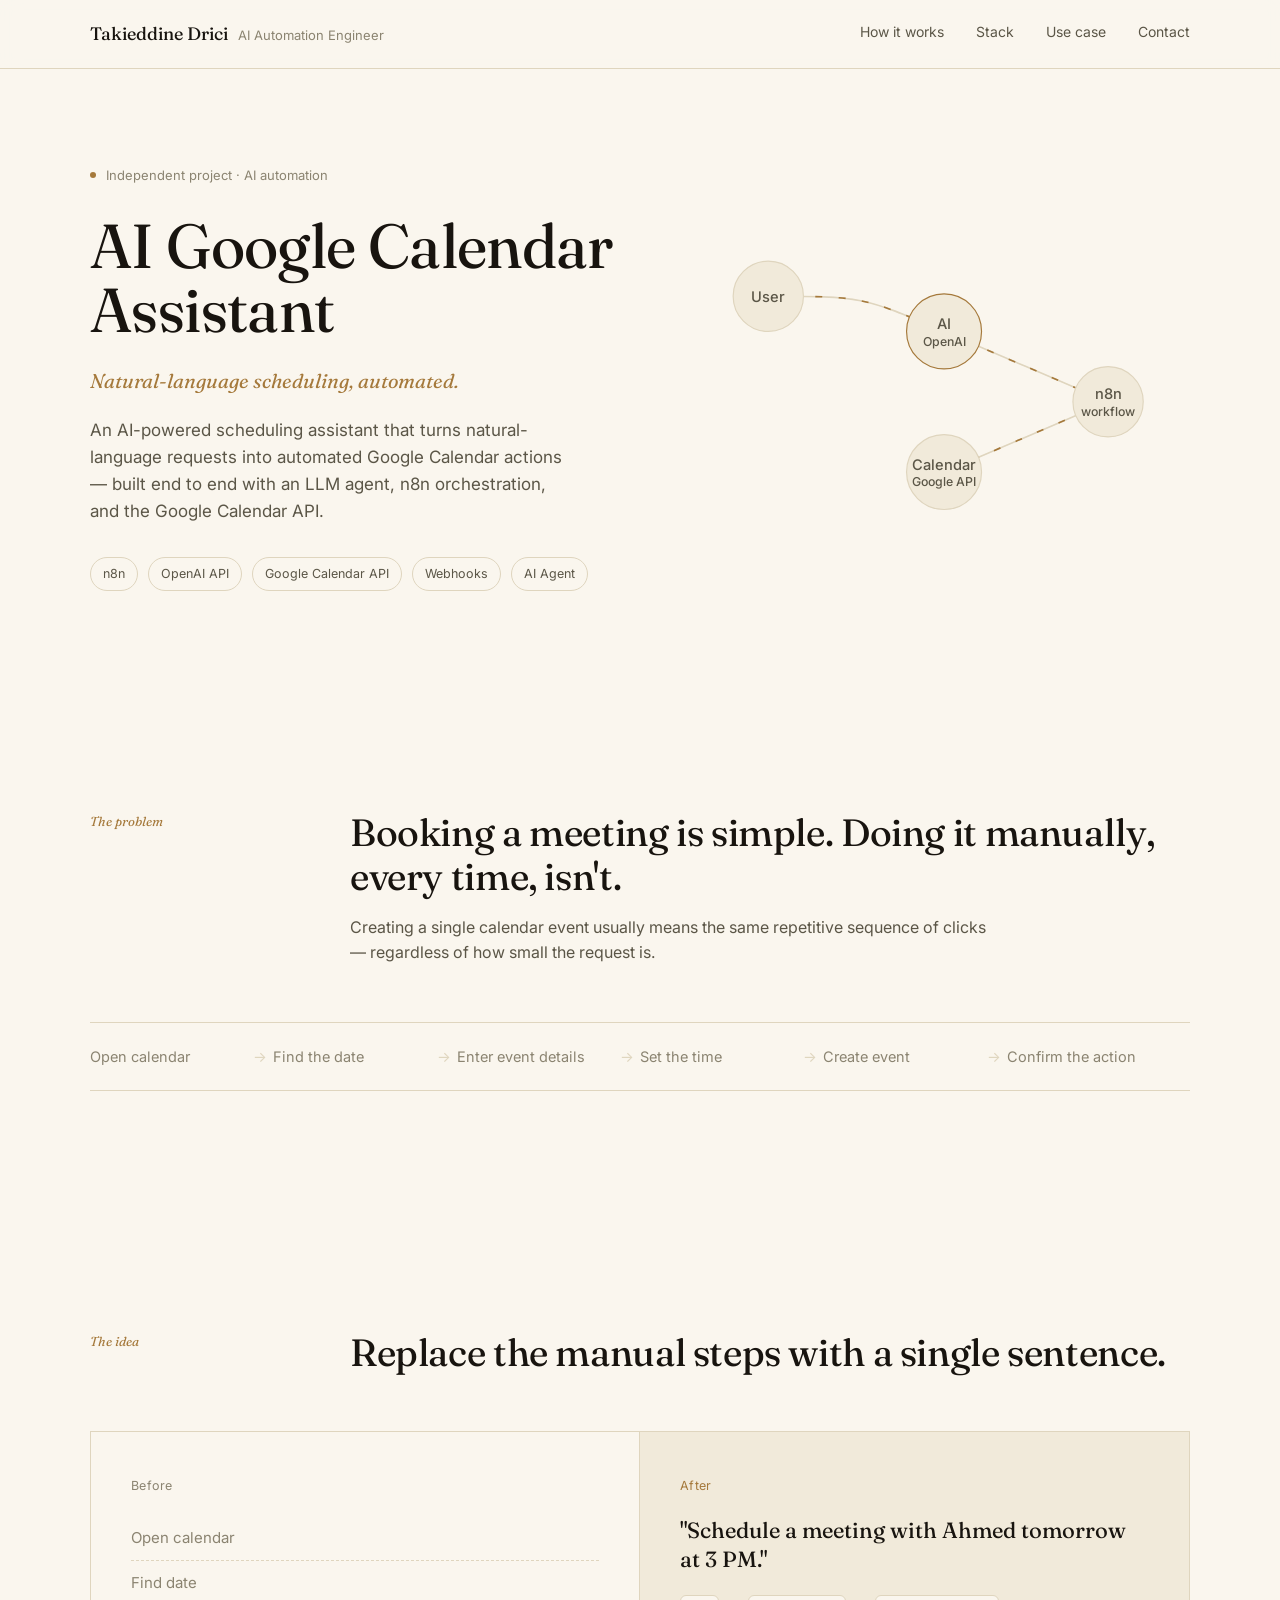
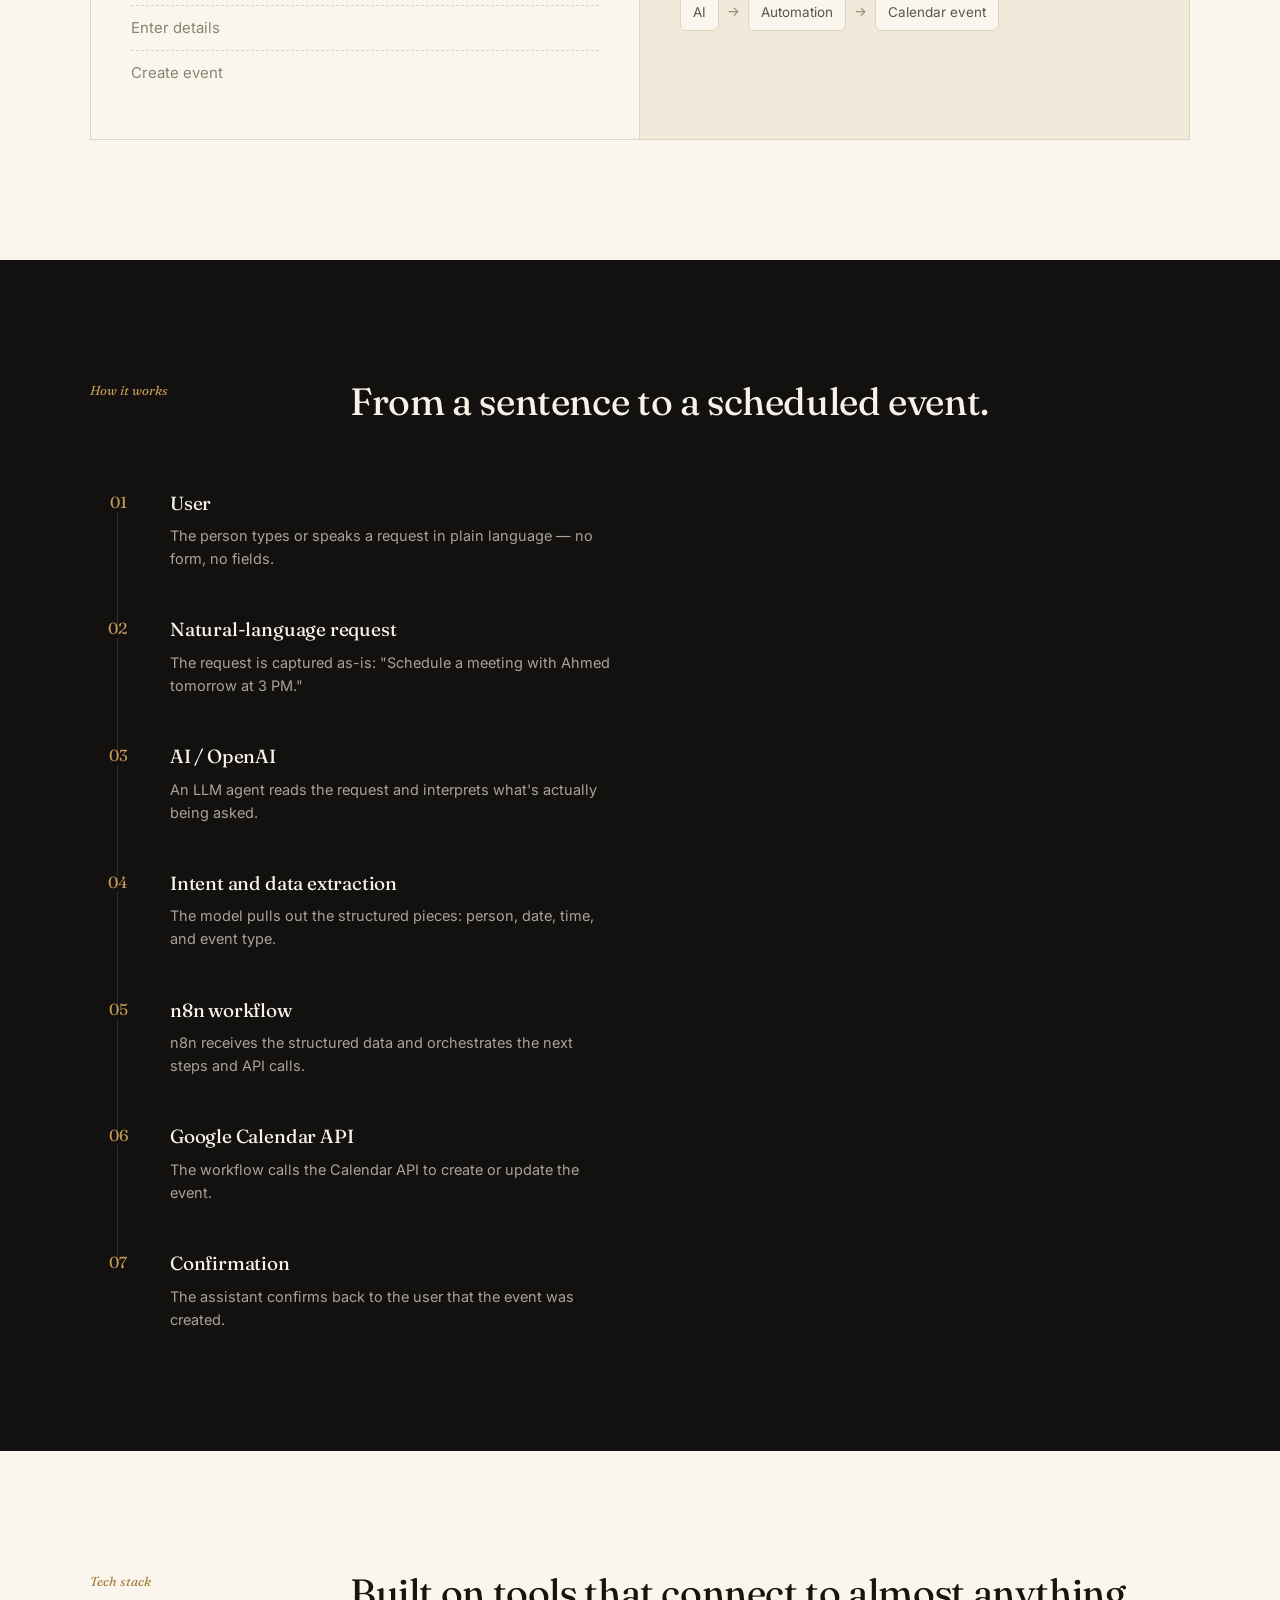
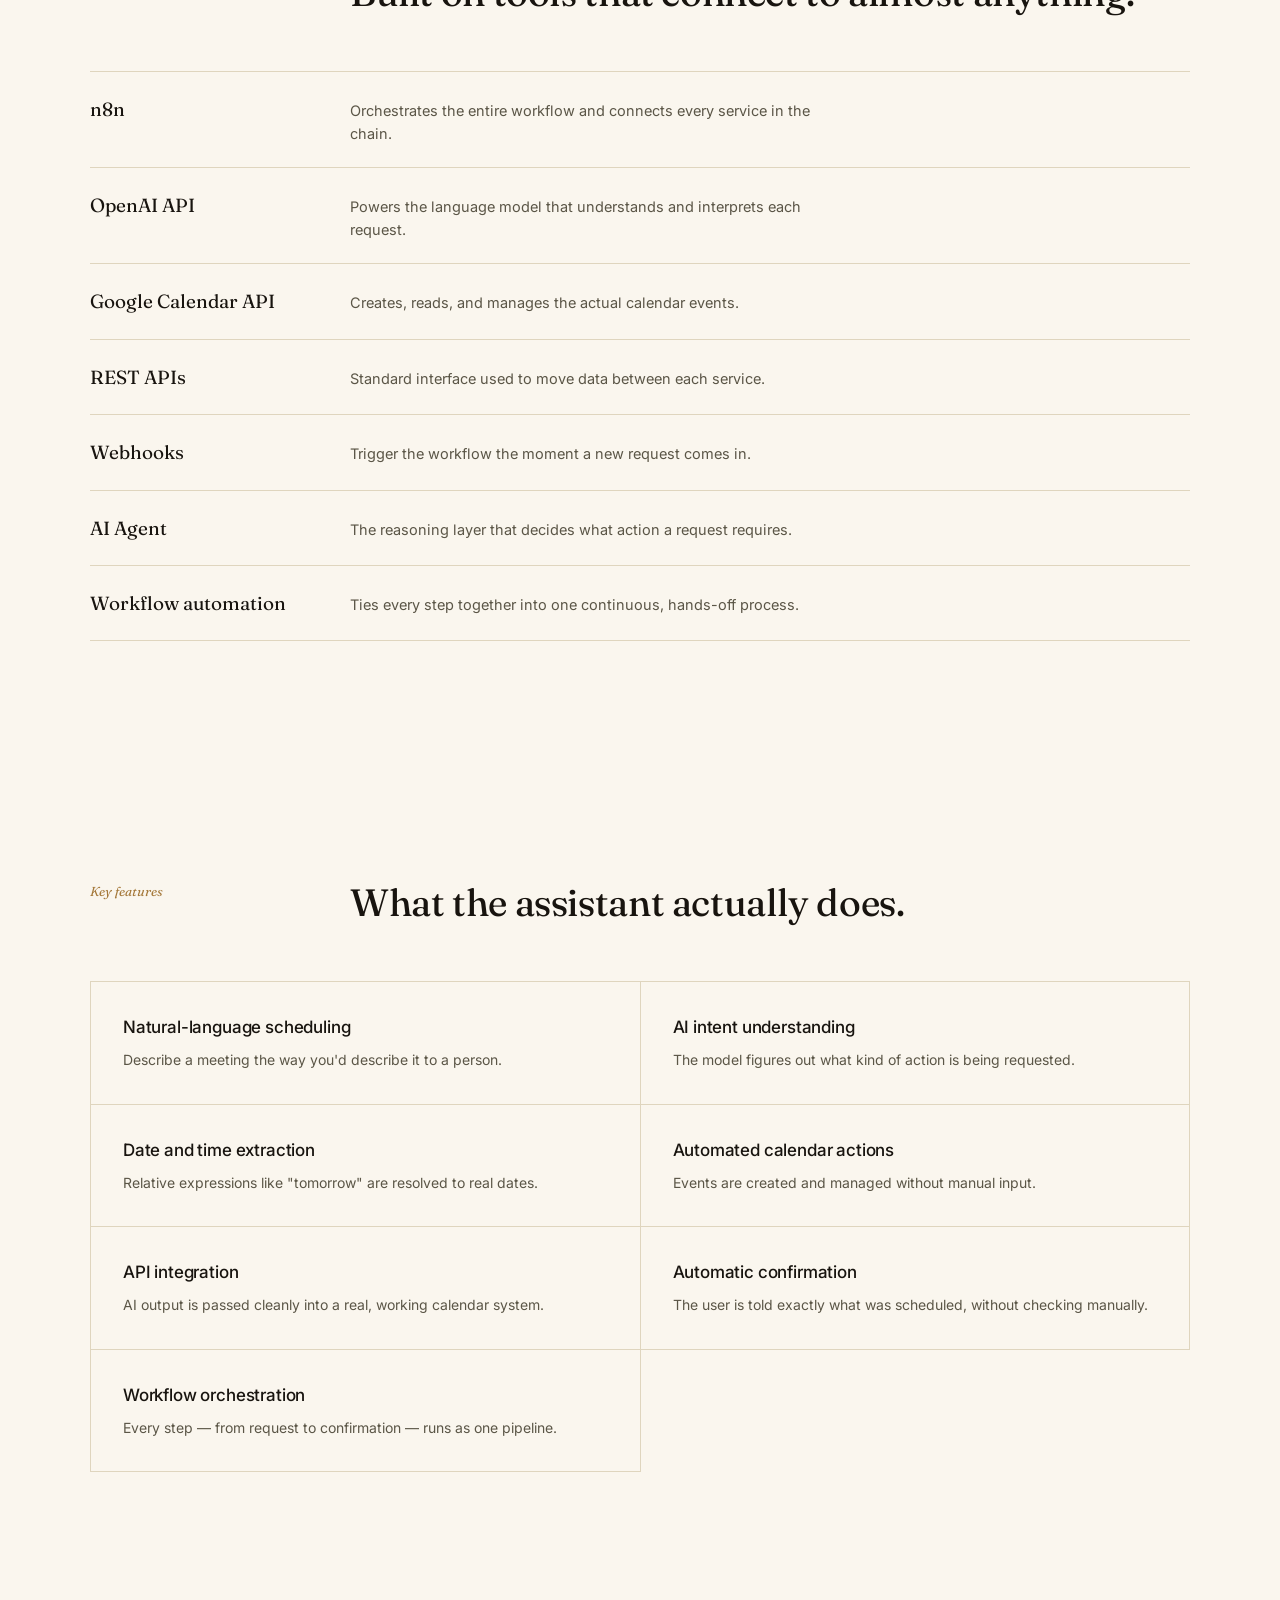
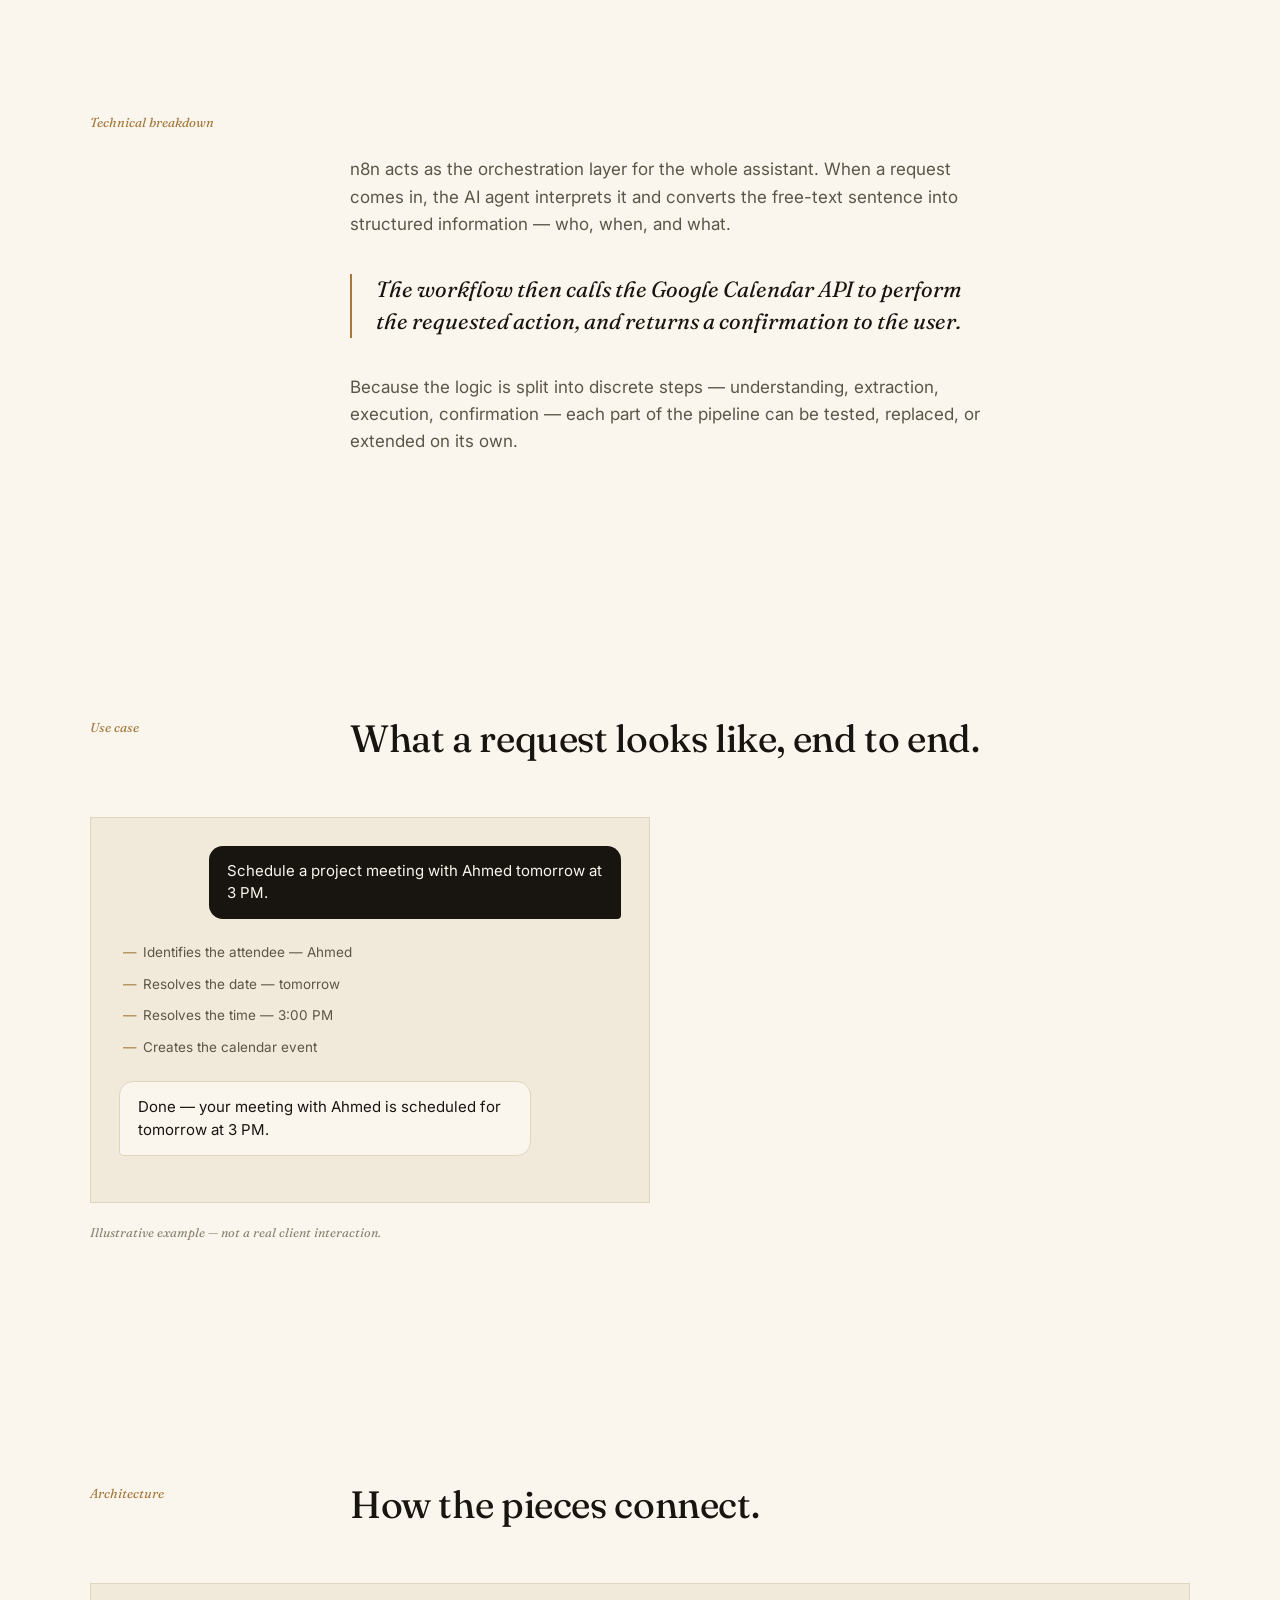
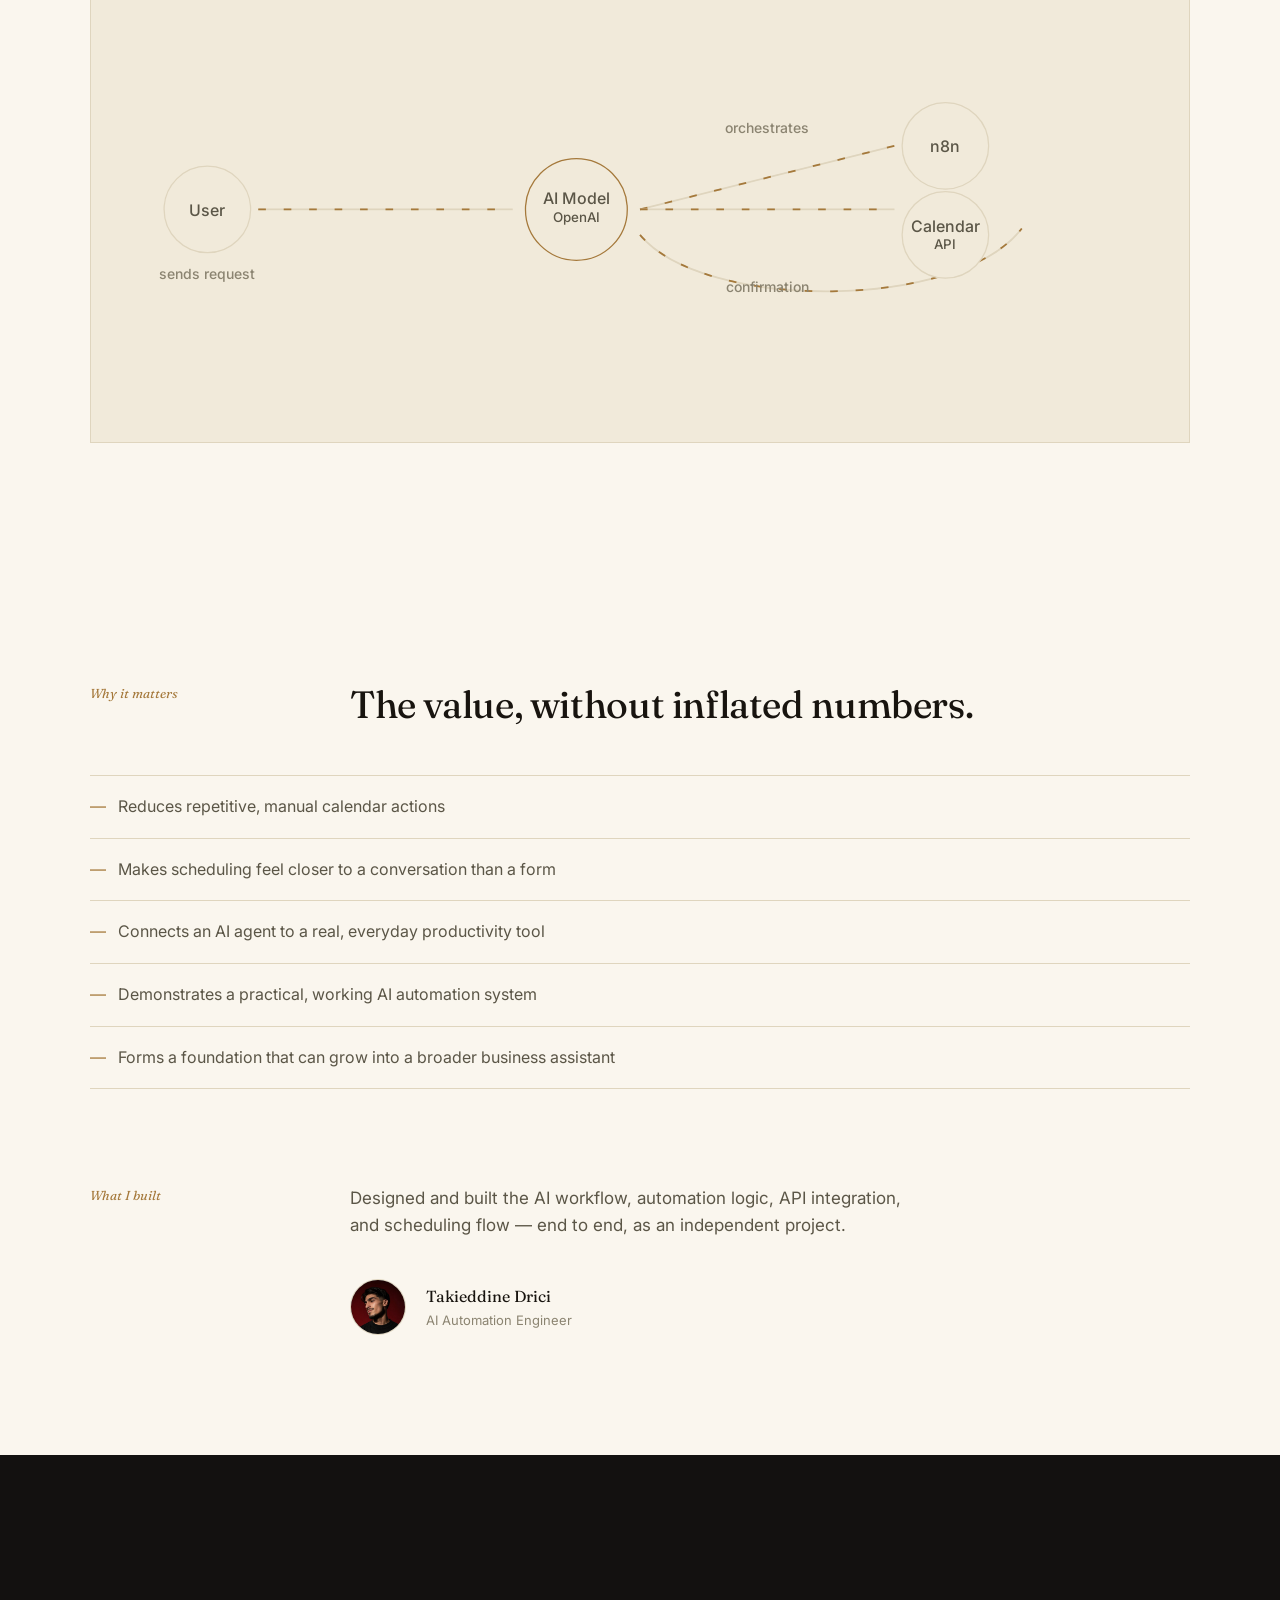
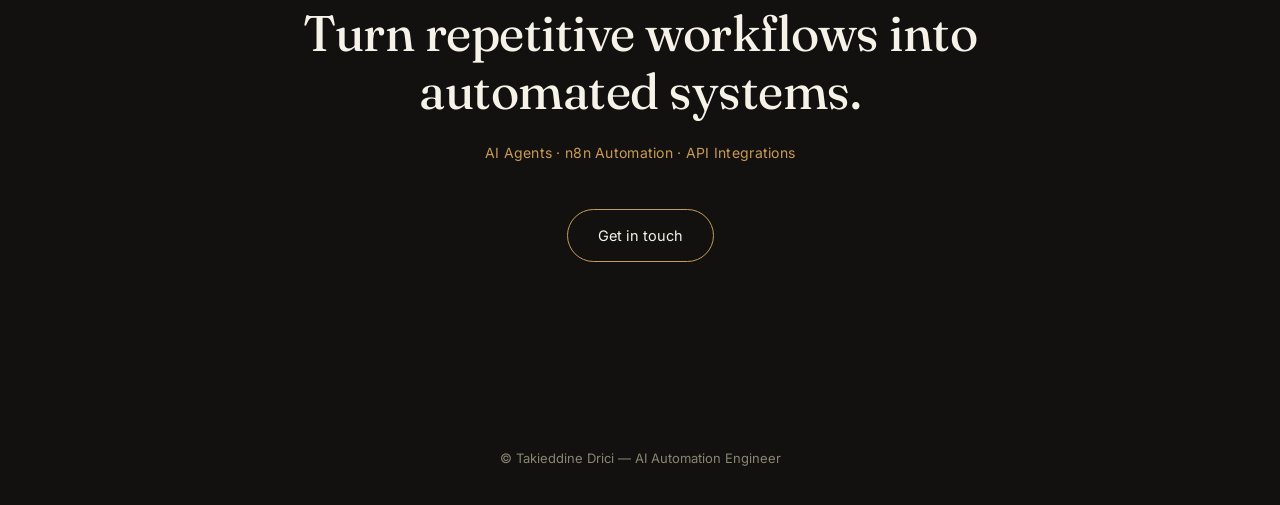
==== index.html @ e41f7d03 "Add files via upload" ====
<!DOCTYPE html>
<html lang="en">
<head>
<meta charset="UTF-8">
<meta name="viewport" content="width=device-width, initial-scale=1.0">
<title>AI Google Calendar Assistant — Case Study · Takieddine Drici</title>
<link rel="preconnect" href="https://fonts.googleapis.com">
<link rel="preconnect" href="https://fonts.gstatic.com" crossorigin>
<link href="https://fonts.googleapis.com/css2?family=Fraunces:ital,opsz,wght@0,9..144,340;0,9..144,440;0,9..144,560;1,9..144,440&family=Inter:wght@400;500;600&display=swap" rel="stylesheet">
<link rel="stylesheet" href="style.css">

</head>
<body>

<nav>
  <div class="wrap">
    <div><span class="nav-name">Takieddine Drici</span><span class="nav-role">AI Automation Engineer</span></div>
    <div class="nav-links">
      <a href="#how-it-works">How it works</a>
      <a href="#stack">Stack</a>
      <a href="#usecase">Use case</a>
      <a href="#cta">Contact</a>
    </div>
  </div>
</nav>

<!-- ===================== HERO ===================== -->
<section class="hero">
  <div class="wrap">
    <div>
      <div class="eyebrow-line"><span class="dot"></span>Independent project · AI automation</div>
      <h1>AI Google Calendar Assistant</h1>
      <p class="sub">Natural-language scheduling, automated.</p>
      <p class="desc">An AI-powered scheduling assistant that turns natural-language requests into automated Google Calendar actions — built end to end with an LLM agent, n8n orchestration, and the Google Calendar API.</p>
      <div class="hero-tags">
        <span>n8n</span><span>OpenAI API</span><span>Google Calendar API</span><span>Webhooks</span><span>AI Agent</span>
      </div>
    </div>
    <div>
      <svg class="flow-svg" viewBox="0 0 420 260" xmlns="http://www.w3.org/2000/svg">
        <path class="flow-path" d="M60,60 C140,60 140,60 210,90"/>
        <path class="flow-dash" d="M60,60 C140,60 140,60 210,90"/>
        <path class="flow-path" d="M210,90 C280,120 280,120 350,150"/>
        <path class="flow-dash" d="M210,90 C280,120 280,120 350,150" style="animation-delay:-1.1s"/>
        <path class="flow-path" d="M350,150 C280,180 280,180 210,210"/>
        <path class="flow-dash" d="M350,150 C280,180 280,180 210,210" style="animation-delay:-2.2s"/>

        <circle class="flow-node-circle" cx="60" cy="60" r="30"/>
        <text x="60" y="65" text-anchor="middle" class="flow-node-label">User</text>

        <circle class="flow-node-circle active" cx="210" cy="90" r="32"/>
        <text x="210" y="88" text-anchor="middle" class="flow-node-label">AI</text>
        <text x="210" y="102" text-anchor="middle" class="flow-node-label" style="font-size:10.5px;">OpenAI</text>

        <circle class="flow-node-circle" cx="350" cy="150" r="30"/>
        <text x="350" y="148" text-anchor="middle" class="flow-node-label">n8n</text>
        <text x="350" y="162" text-anchor="middle" class="flow-node-label" style="font-size:10.5px;">workflow</text>

        <circle class="flow-node-circle" cx="210" cy="210" r="32"/>
        <text x="210" y="208" text-anchor="middle" class="flow-node-label">Calendar</text>
        <text x="210" y="222" text-anchor="middle" class="flow-node-label" style="font-size:10.5px;">Google API</text>
      </svg>
    </div>
  </div>
</section>

<!-- ===================== PROBLEM ===================== -->
<section>
  <div class="wrap">
    <div class="section-head">
      <div class="section-kicker">The problem</div>
      <div>
        <h2>Booking a meeting is simple. Doing it manually, every time, isn't.</h2>
        <p class="text-col" style="margin-top:16px; color:var(--ink-soft); font-size:16px;">Creating a single calendar event usually means the same repetitive sequence of clicks — regardless of how small the request is.</p>
      </div>
    </div>
    <div class="problem-row">
      <div class="problem-step">Open calendar</div>
      <div class="problem-step">Find the date</div>
      <div class="problem-step">Enter event details</div>
      <div class="problem-step">Set the time</div>
      <div class="problem-step">Create event</div>
      <div class="problem-step">Confirm the action</div>
    </div>
  </div>
</section>

<!-- ===================== IDEA ===================== -->
<section>
  <div class="wrap">
    <div class="section-head">
      <div class="section-kicker">The idea</div>
      <div>
        <h2>Replace the manual steps with a single sentence.</h2>
      </div>
    </div>
    <div class="compare">
      <div class="before">
        <div class="compare-label">Before</div>
        <ul class="before-steps">
          <li>Open calendar</li>
          <li>Find date</li>
          <li>Enter details</li>
          <li>Create event</li>
        </ul>
      </div>
      <div class="after">
        <div class="compare-label">After</div>
        <p class="after-quote">"Schedule a meeting with Ahmed tomorrow at 3&nbsp;PM."</p>
        <div class="after-flow">
          <span class="node">AI</span><span class="arrow">→</span>
          <span class="node">Automation</span><span class="arrow">→</span>
          <span class="node">Calendar event</span>
        </div>
      </div>
    </div>
  </div>
</section>

<!-- ===================== HOW IT WORKS ===================== -->
<section class="dark-section" id="how-it-works">
  <div class="wrap">
    <div class="section-head">
      <div class="section-kicker">How it works</div>
      <div>
        <h2>From a sentence to a scheduled event.</h2>
      </div>
    </div>
    <div class="steps-flow">
      <div class="step-row">
        <div class="step-num">01</div>
        <div class="step-line"></div>
        <div class="step-body">
          <h3>User</h3>
          <p>The person types or speaks a request in plain language — no form, no fields.</p>
        </div>
      </div>
      <div class="step-row">
        <div class="step-num">02</div>
        <div class="step-line"></div>
        <div class="step-body">
          <h3>Natural-language request</h3>
          <p>The request is captured as-is: "Schedule a meeting with Ahmed tomorrow at 3 PM."</p>
        </div>
      </div>
      <div class="step-row">
        <div class="step-num">03</div>
        <div class="step-line"></div>
        <div class="step-body">
          <h3>AI / OpenAI</h3>
          <p>An LLM agent reads the request and interprets what's actually being asked.</p>
        </div>
      </div>
      <div class="step-row">
        <div class="step-num">04</div>
        <div class="step-line"></div>
        <div class="step-body">
          <h3>Intent and data extraction</h3>
          <p>The model pulls out the structured pieces: person, date, time, and event type.</p>
        </div>
      </div>
      <div class="step-row">
        <div class="step-num">05</div>
        <div class="step-line"></div>
        <div class="step-body">
          <h3>n8n workflow</h3>
          <p>n8n receives the structured data and orchestrates the next steps and API calls.</p>
        </div>
      </div>
      <div class="step-row">
        <div class="step-num">06</div>
        <div class="step-line"></div>
        <div class="step-body">
          <h3>Google Calendar API</h3>
          <p>The workflow calls the Calendar API to create or update the event.</p>
        </div>
      </div>
      <div class="step-row">
        <div class="step-num">07</div>
        <div class="step-body">
          <h3>Confirmation</h3>
          <p>The assistant confirms back to the user that the event was created.</p>
        </div>
      </div>
    </div>
  </div>
</section>

<!-- ===================== TECH STACK ===================== -->
<section id="stack">
  <div class="wrap">
    <div class="section-head">
      <div class="section-kicker">Tech stack</div>
      <div><h2>Built on tools that connect to almost anything.</h2></div>
    </div>
    <div class="stack-list">
      <div class="stack-row"><div class="name">n8n</div><div class="desc">Orchestrates the entire workflow and connects every service in the chain.</div></div>
      <div class="stack-row"><div class="name">OpenAI API</div><div class="desc">Powers the language model that understands and interprets each request.</div></div>
      <div class="stack-row"><div class="name">Google Calendar API</div><div class="desc">Creates, reads, and manages the actual calendar events.</div></div>
      <div class="stack-row"><div class="name">REST APIs</div><div class="desc">Standard interface used to move data between each service.</div></div>
      <div class="stack-row"><div class="name">Webhooks</div><div class="desc">Trigger the workflow the moment a new request comes in.</div></div>
      <div class="stack-row"><div class="name">AI Agent</div><div class="desc">The reasoning layer that decides what action a request requires.</div></div>
      <div class="stack-row"><div class="name">Workflow automation</div><div class="desc">Ties every step together into one continuous, hands-off process.</div></div>
    </div>
  </div>
</section>

<!-- ===================== FEATURES ===================== -->
<section>
  <div class="wrap">
    <div class="section-head">
      <div class="section-kicker">Key features</div>
      <div><h2>What the assistant actually does.</h2></div>
    </div>
    <div class="feature-grid">
      <div class="feature"><h3>Natural-language scheduling</h3><p>Describe a meeting the way you'd describe it to a person.</p></div>
      <div class="feature"><h3>AI intent understanding</h3><p>The model figures out what kind of action is being requested.</p></div>
      <div class="feature"><h3>Date and time extraction</h3><p>Relative expressions like "tomorrow" are resolved to real dates.</p></div>
      <div class="feature"><h3>Automated calendar actions</h3><p>Events are created and managed without manual input.</p></div>
      <div class="feature"><h3>API integration</h3><p>AI output is passed cleanly into a real, working calendar system.</p></div>
      <div class="feature"><h3>Automatic confirmation</h3><p>The user is told exactly what was scheduled, without checking manually.</p></div>
      <div class="feature"><h3>Workflow orchestration</h3><p>Every step — from request to confirmation — runs as one pipeline.</p></div>
    </div>
  </div>
</section>

<!-- ===================== TECHNICAL BREAKDOWN ===================== -->
<section>
  <div class="wrap">
    <div class="section-head">
      <div class="section-kicker">Technical breakdown</div>
      <div class="breakdown text-col">
        <p>n8n acts as the orchestration layer for the whole assistant. When a request comes in, the AI agent interprets it and converts the free-text sentence into structured information — who, when, and what.</p>
        <div class="pullquote">The workflow then calls the Google Calendar API to perform the requested action, and returns a confirmation to the user.</div>
        <p>Because the logic is split into discrete steps — understanding, extraction, execution, confirmation — each part of the pipeline can be tested, replaced, or extended on its own.</p>
      </div>
    </div>
  </div>
</section>

<!-- ===================== USE CASE ===================== -->
<section id="usecase">
  <div class="wrap">
    <div class="section-head">
      <div class="section-kicker">Use case</div>
      <div><h2>What a request looks like, end to end.</h2></div>
    </div>
    <div class="chat-mock">
      <div class="bubble user">Schedule a project meeting with Ahmed tomorrow at 3 PM.</div>
      <ul class="recognize-list">
        <li>Identifies the attendee — Ahmed</li>
        <li>Resolves the date — tomorrow</li>
        <li>Resolves the time — 3:00 PM</li>
        <li>Creates the calendar event</li>
      </ul>
      <div class="bubble system">Done — your meeting with Ahmed is scheduled for tomorrow at 3 PM.</div>
    </div>
    <p class="disclaimer-note">Illustrative example — not a real client interaction.</p>
  </div>
</section>

<!-- ===================== ARCHITECTURE ===================== -->
<section>
  <div class="wrap">
    <div class="section-head">
      <div class="section-kicker">Architecture</div>
      <div><h2>How the pieces connect.</h2></div>
    </div>
    <div class="arch-wrap">
      <svg viewBox="0 0 800 260" xmlns="http://www.w3.org/2000/svg" style="width:100%; height:auto;">
        <path class="flow-path" d="M100,130 L300,130"/>
        <path class="flow-dash" d="M100,130 L300,130"/>
        <path class="flow-path" d="M400,130 L600,80"/>
        <path class="flow-dash" d="M400,130 L600,80" style="animation-delay:-1s"/>
        <path class="flow-path" d="M400,130 L600,130"/>
        <path class="flow-dash" d="M400,130 L600,130" style="animation-delay:-1.6s"/>
        <path class="flow-path" d="M400,150 C450,210 650,210 700,145"/>
        <path class="flow-dash" d="M400,150 C450,210 650,210 700,145" style="animation-delay:-2.4s"/>

        <circle class="flow-node-circle" cx="60" cy="130" r="34"/>
        <text x="60" y="135" text-anchor="middle" class="flow-node-label">User</text>

        <circle class="flow-node-circle active" cx="350" cy="130" r="40"/>
        <text x="350" y="126" text-anchor="middle" class="flow-node-label">AI Model</text>
        <text x="350" y="140" text-anchor="middle" class="flow-node-label" style="font-size:10.5px;">OpenAI</text>

        <circle class="flow-node-circle" cx="640" cy="80" r="34"/>
        <text x="640" y="85" text-anchor="middle" class="flow-node-label">n8n</text>

        <circle class="flow-node-circle" cx="640" cy="150" r="34"/>
        <text x="640" y="148" text-anchor="middle" class="flow-node-label">Calendar</text>
        <text x="640" y="161" text-anchor="middle" class="flow-node-label" style="font-size:10.5px;">API</text>

        <text x="60" y="185" text-anchor="middle" class="flow-node-label" style="font-size:11px; fill:var(--ink-faint);">sends request</text>
        <text x="500" y="70" text-anchor="middle" class="flow-node-label" style="font-size:11px; fill:var(--ink-faint);">orchestrates</text>
        <text x="500" y="195" text-anchor="middle" class="flow-node-label" style="font-size:11px; fill:var(--ink-faint);">confirmation</text>
      </svg>
    </div>
  </div>
</section>

<!-- ===================== VALUE ===================== -->
<section>
  <div class="wrap">
    <div class="section-head">
      <div class="section-kicker">Why it matters</div>
      <div><h2>The value, without inflated numbers.</h2></div>
    </div>
    <ul class="value-list">
      <li>Reduces repetitive, manual calendar actions</li>
      <li>Makes scheduling feel closer to a conversation than a form</li>
      <li>Connects an AI agent to a real, everyday productivity tool</li>
      <li>Demonstrates a practical, working AI automation system</li>
      <li>Forms a foundation that can grow into a broader business assistant</li>
    </ul>

    <div class="section-head" style="margin-top:96px;">
      <div class="section-kicker">What I built</div>
      <div>
        <p style="font-size:17px; color:var(--ink-soft); max-width:560px;">Designed and built the AI workflow, automation logic, API integration, and scheduling flow — end to end, as an independent project.</p>
        <div class="built-block">
          <img class="built-photo" src="profile.jpg" alt="Takieddine Drici">
          <div>
            <div class="built-name">Takieddine Drici</div>
            <div class="built-role">AI Automation Engineer</div>
          </div>
        </div>
      </div>
    </div>
  </div>
</section>

<!-- ===================== CTA ===================== -->
<section class="cta-section" id="cta">
  <div class="wrap">
    <h2>Turn repetitive workflows into automated systems.</h2>
    <div class="small">AI Agents · n8n Automation · API Integrations</div>
    <a class="cta-btn" href="mailto:hello@example.com">Get in touch</a>
  </div>
</section>

<footer>© Takieddine Drici — AI Automation Engineer</footer>

<script src="main.js"></script>
</body>
</html>
---- style.css ----
:root{
    --bg:#FAF6EE;
    --bg-deep:#131110;
    --ink:#18140F;
    --ink-soft:#5B5647;
    --ink-faint:#8B8471;
    --line:#DFD5BE;
    --line-deep:#312C24;
    --gold:#A5793B;
    --gold-deep:#C99A54;
    --paper:#F1EADA;
    --paper-deep:#1C1915;
    --max:1180px;
    --text-max:640px;
  }

  *{margin:0;padding:0;box-sizing:border-box;}

  html{scroll-behavior:smooth;}

  body{
    background:var(--bg);
    color:var(--ink);
    font-family:'Inter',-apple-system,sans-serif;
    font-size:16px;
    line-height:1.6;
    -webkit-font-smoothing:antialiased;
  }

  @media (prefers-reduced-motion: reduce){
    html{scroll-behavior:auto;}
    *{animation-duration:0.001ms !important; animation-iteration-count:1 !important; transition-duration:0.001ms !important;}
  }

  h1,h2,h3{
    font-family:'Fraunces', serif;
    font-weight:440;
    letter-spacing:-0.01em;
    color:var(--ink);
  }

  a{color:inherit;}

  .wrap{
    max-width:var(--max);
    margin:0 auto;
    padding:0 40px;
  }

  .text-col{max-width:var(--text-max);}

  section{padding:120px 0;}

  @media (max-width:820px){
    .wrap{padding:0 24px;}
    section{padding:80px 0;}
  }

  /* ---------- NAV ---------- */
  nav{
    position:sticky;
    top:0;
    z-index:40;
    background:rgba(250,246,238,0.86);
    backdrop-filter:blur(10px);
    border-bottom:1px solid var(--line);
  }
  nav .wrap{
    display:flex;
    align-items:center;
    justify-content:space-between;
    height:68px;
  }
  .nav-name{
    font-family:'Fraunces', serif;
    font-size:18px;
    font-weight:440;
  }
  .nav-role{
    color:var(--ink-faint);
    font-size:13px;
    margin-left:10px;
    font-family:'Inter';
  }
  .nav-links{
    display:flex;
    gap:32px;
    font-size:14px;
  }
  .nav-links a{
    text-decoration:none;
    color:var(--ink-soft);
    border-bottom:1px solid transparent;
    padding-bottom:2px;
    transition:border-color .2s ease, color .2s ease;
  }
  .nav-links a:hover{color:var(--ink); border-color:var(--gold);}
  .nav-back{
    display:none;
    font-size:14px;
  }
  @media (max-width:640px){
    .nav-links{display:none;}
    .nav-role{display:none;}
  }

  /* ---------- HERO ---------- */
  .hero{
    padding:96px 0 100px;
  }
  .hero .wrap{
    display:grid;
    grid-template-columns:1.05fr 0.95fr;
    gap:64px;
    align-items:center;
  }
  .eyebrow-line{
    display:flex;
    align-items:center;
    gap:10px;
    color:var(--ink-faint);
    font-size:13px;
    margin-bottom:28px;
  }
  .eyebrow-line .dot{
    width:6px;height:6px;border-radius:50%;background:var(--gold);
    flex-shrink:0;
  }
  .hero h1{
    font-size:clamp(40px, 5vw, 62px);
    line-height:1.04;
    margin-bottom:22px;
  }
  .hero .sub{
    font-family:'Fraunces', serif;
    font-style:italic;
    font-weight:400;
    font-size:20px;
    color:var(--gold);
    margin-bottom:20px;
  }
  .hero p.desc{
    color:var(--ink-soft);
    font-size:17px;
    max-width:480px;
  }
  .hero-tags{
    display:flex;
    flex-wrap:wrap;
    gap:10px;
    margin-top:32px;
  }
  .hero-tags span{
    font-size:12.5px;
    color:var(--ink-soft);
    border:1px solid var(--line);
    padding:6px 12px;
    border-radius:100px;
  }

  @media (max-width:900px){
    .hero .wrap{grid-template-columns:1fr;}
  }

  /* ---------- FLOW DIAGRAM (hero) ---------- */
  .flow-svg{width:100%; height:auto; display:block;}
  .flow-node-label{
    font-family:'Inter'; font-size:12.5px; fill:var(--ink-soft); font-weight:500;
  }
  .flow-node-circle{ fill:var(--paper); stroke:var(--line); stroke-width:1; }
  .flow-node-circle.active{ stroke:var(--gold); }
  .flow-path{
    fill:none; stroke:var(--line); stroke-width:1.4;
  }
  .flow-dash{
    fill:none; stroke:var(--gold); stroke-width:1.4;
    stroke-dasharray:6 14;
    animation:dashmove 3.4s linear infinite;
  }
  @keyframes dashmove{
    to{ stroke-dashoffset:-200; }
  }

  /* ---------- PROBLEM ---------- */
  .problem-row{
    display:flex;
    flex-wrap:wrap;
    gap:0;
    border-top:1px solid var(--line);
    margin-top:56px;
  }
  .problem-step{
    flex:1 1 150px;
    padding:22px 20px 22px 0;
    border-bottom:1px solid var(--line);
    color:var(--ink-faint);
    font-size:14.5px;
    position:relative;
  }
  .problem-step:not(:last-child)::after{
    content:'→';
    position:absolute;
    right:6px;
    top:22px;
    color:var(--line);
  }
  @media (max-width:820px){
    .problem-step:not(:last-child)::after{display:none;}
  }
  .section-head{
    display:grid;
    grid-template-columns:220px 1fr;
    gap:40px;
  }
  @media (max-width:820px){
    .section-head{grid-template-columns:1fr; gap:16px;}
  }
  .section-kicker{
    font-size:13px;
    color:var(--gold);
    font-family:'Fraunces', serif;
    font-style:italic;
  }
  .section-head h2{
    font-size:clamp(28px,3.4vw,38px);
    line-height:1.15;
  }

  /* ---------- IDEA / BEFORE AFTER ---------- */
  .compare{
    margin-top:56px;
    display:grid;
    grid-template-columns:1fr 1fr;
    border:1px solid var(--line);
  }
  .compare > div{padding:44px 40px;}
  .compare .before{
    color:var(--ink-faint);
    border-right:1px solid var(--line);
  }
  .compare .after{
    background:var(--paper);
  }
  .compare-label{
    font-size:12.5px;
    letter-spacing:.02em;
    color:var(--ink-faint);
    margin-bottom:20px;
  }
  .compare .after .compare-label{color:var(--gold);}
  .before-steps{list-style:none;}
  .before-steps li{
    padding:10px 0;
    border-bottom:1px dashed var(--line);
    font-size:15px;
    color:var(--ink-faint);
  }
  .before-steps li:last-child{border-bottom:none;}
  .after-quote{
    font-family:'Fraunces', serif;
    font-size:22px;
    font-weight:440;
    line-height:1.3;
    color:var(--ink);
    margin-bottom:22px;
  }
  .after-flow{
    display:flex;
    flex-wrap:wrap;
    gap:8px;
    font-size:13.5px;
    color:var(--ink-soft);
  }
  .after-flow span.node{
    padding:6px 12px;
    border:1px solid var(--line);
    border-radius:6px;
    background:var(--bg);
  }
  .after-flow span.arrow{color:var(--ink-faint); padding:6px 0;}
  @media (max-width:820px){
    .compare{grid-template-columns:1fr;}
    .compare .before{border-right:none; border-bottom:1px solid var(--line);}
  }

  /* ---------- HOW IT WORKS (dark) ---------- */
  .dark-section{
    background:var(--bg-deep);
    color:#EFEAE0;
  }
  .dark-section h2{color:#F6F2E8;}
  .dark-section .section-kicker{color:var(--gold-deep);}
  .steps-flow{
    margin-top:64px;
    max-width:640px;
  }
  .step-row{
    display:grid;
    grid-template-columns:56px 1fr;
    gap:24px;
    position:relative;
    padding-bottom:44px;
  }
  .step-row:last-child{padding-bottom:0;}
  .step-num{
    font-family:'Fraunces', serif;
    font-size:16px;
    color:var(--gold-deep);
    display:flex;
    align-items:flex-start;
    justify-content:center;
    padding-top:2px;
  }
  .step-line{
    position:absolute;
    left:27px;
    top:24px;
    bottom:-20px;
    width:1px;
    background:var(--line-deep);
  }
  .step-row:last-child .step-line{display:none;}
  .step-body h3{
    font-size:19px;
    color:#F6F2E8;
    font-weight:440;
    margin-bottom:6px;
  }
  .step-body p{
    color:#A9A296;
    font-size:14.5px;
    max-width:440px;
  }

  /* ---------- TECH STACK ---------- */
  .stack-list{
    margin-top:56px;
    border-top:1px solid var(--line);
  }
  .stack-row{
    display:grid;
    grid-template-columns:220px 1fr;
    gap:40px;
    padding:22px 0;
    border-bottom:1px solid var(--line);
    align-items:baseline;
  }
  .stack-row .name{
    font-family:'Fraunces', serif;
    font-size:19px;
  }
  .stack-row .desc{
    color:var(--ink-soft);
    font-size:14.5px;
    max-width:480px;
  }
  @media (max-width:820px){
    .stack-row{grid-template-columns:1fr; gap:6px;}
  }

  /* ---------- FEATURES ---------- */
  .feature-grid{
    margin-top:56px;
    display:grid;
    grid-template-columns:1fr 1fr;
    border-top:1px solid var(--line);
    border-left:1px solid var(--line);
  }
  .feature{
    padding:32px 32px;
    border-right:1px solid var(--line);
    border-bottom:1px solid var(--line);
  }
  .feature h3{
    font-size:17px;
    font-weight:500;
    font-family:'Inter';
    margin-bottom:8px;
  }
  .feature p{
    font-size:14px;
    color:var(--ink-soft);
  }
  @media (max-width:820px){
    .feature-grid{grid-template-columns:1fr;}
  }

  /* ---------- TECHNICAL BREAKDOWN ---------- */
  .breakdown{
    margin-top:44px;
  }
  .breakdown p{
    font-size:17px;
    color:var(--ink-soft);
    margin-bottom:22px;
  }
  .pullquote{
    font-family:'Fraunces', serif;
    font-style:italic;
    font-size:22px;
    line-height:1.45;
    color:var(--ink);
    border-left:2px solid var(--gold);
    padding-left:24px;
    margin:36px 0;
  }

  /* ---------- USE CASE (mock chat) ---------- */
  .chat-mock{
    margin-top:56px;
    max-width:560px;
    border:1px solid var(--line);
    background:var(--paper);
    padding:28px;
  }
  .bubble{
    max-width:82%;
    padding:14px 18px;
    border-radius:14px;
    font-size:15px;
    line-height:1.5;
    margin-bottom:18px;
  }
  .bubble.user{
    background:var(--ink);
    color:var(--bg);
    margin-left:auto;
    border-bottom-right-radius:4px;
  }
  .bubble.system{
    background:var(--bg);
    border:1px solid var(--line);
    border-bottom-left-radius:4px;
  }
  .recognize-list{
    list-style:none;
    margin:0 0 18px 4px;
    font-size:13.5px;
    color:var(--ink-soft);
  }
  .recognize-list li{
    padding:5px 0 5px 20px;
    position:relative;
  }
  .recognize-list li::before{
    content:'—';
    position:absolute;
    left:0;
    color:var(--gold);
  }
  .disclaimer-note{
    font-size:12.5px;
    color:var(--ink-faint);
    margin-top:20px;
    font-style:italic;
    font-family:'Fraunces', serif;
  }

  /* ---------- ARCHITECTURE ---------- */
  .arch-wrap{
    margin-top:56px;
    border:1px solid var(--line);
    padding:60px 40px;
    background:var(--paper);
  }
  @media (max-width:640px){
    .arch-wrap{padding:36px 20px;}
  }

  /* ---------- VALUE ---------- */
  .value-list{
    margin-top:48px;
    list-style:none;
  }
  .value-list li{
    display:grid;
    grid-template-columns:28px 1fr;
    padding:18px 0;
    border-bottom:1px solid var(--line);
    font-size:16px;
    color:var(--ink-soft);
  }
  .value-list li::before{
    content:'—';
    color:var(--gold);
  }
  .value-list li:first-child{border-top:1px solid var(--line);}

  /* ---------- BUILT ---------- */
  .built-block{
    margin-top:40px;
    display:flex;
    align-items:center;
    gap:20px;
  }
  .built-photo{
    width:56px; height:56px; border-radius:50%;
    object-fit:cover;
    border:1px solid var(--line);
  }
  .built-name{font-family:'Fraunces', serif; font-size:16px;}
  .built-role{font-size:13px; color:var(--ink-faint);}

  /* ---------- CTA ---------- */
  .cta-section{
    background:var(--bg-deep);
    color:#F6F2E8;
    text-align:center;
    padding:150px 0;
  }
  .cta-section h2{
    color:#F6F2E8;
    font-size:clamp(30px, 4.6vw, 50px);
    max-width:760px;
    margin:0 auto 22px;
    line-height:1.15;
  }
  .cta-section .small{
    color:var(--gold-deep);
    font-size:14px;
    letter-spacing:.02em;
    margin-bottom:44px;
  }
  .cta-btn{
    display:inline-block;
    border:1px solid var(--gold-deep);
    color:#F6F2E8;
    text-decoration:none;
    padding:14px 30px;
    font-size:14.5px;
    border-radius:100px;
    transition:background .2s ease, color .2s ease;
  }
  .cta-btn:hover{
    background:var(--gold-deep);
    color:var(--bg-deep);
  }

  footer{
    padding:36px 0;
    text-align:center;
    color:var(--ink-faint);
    font-size:13px;
    background:var(--bg-deep);
  }

/* ---------- SCROLL REVEAL ---------- */
.reveal{
  opacity:0;
  transform:translateY(18px);
  transition:opacity .7s ease, transform .7s ease;
}
.reveal.is-visible{
  opacity:1;
  transform:none;
}
@media (prefers-reduced-motion: reduce){
  .reveal{
    opacity:1;
    transform:none;
    transition:none;
  }
}
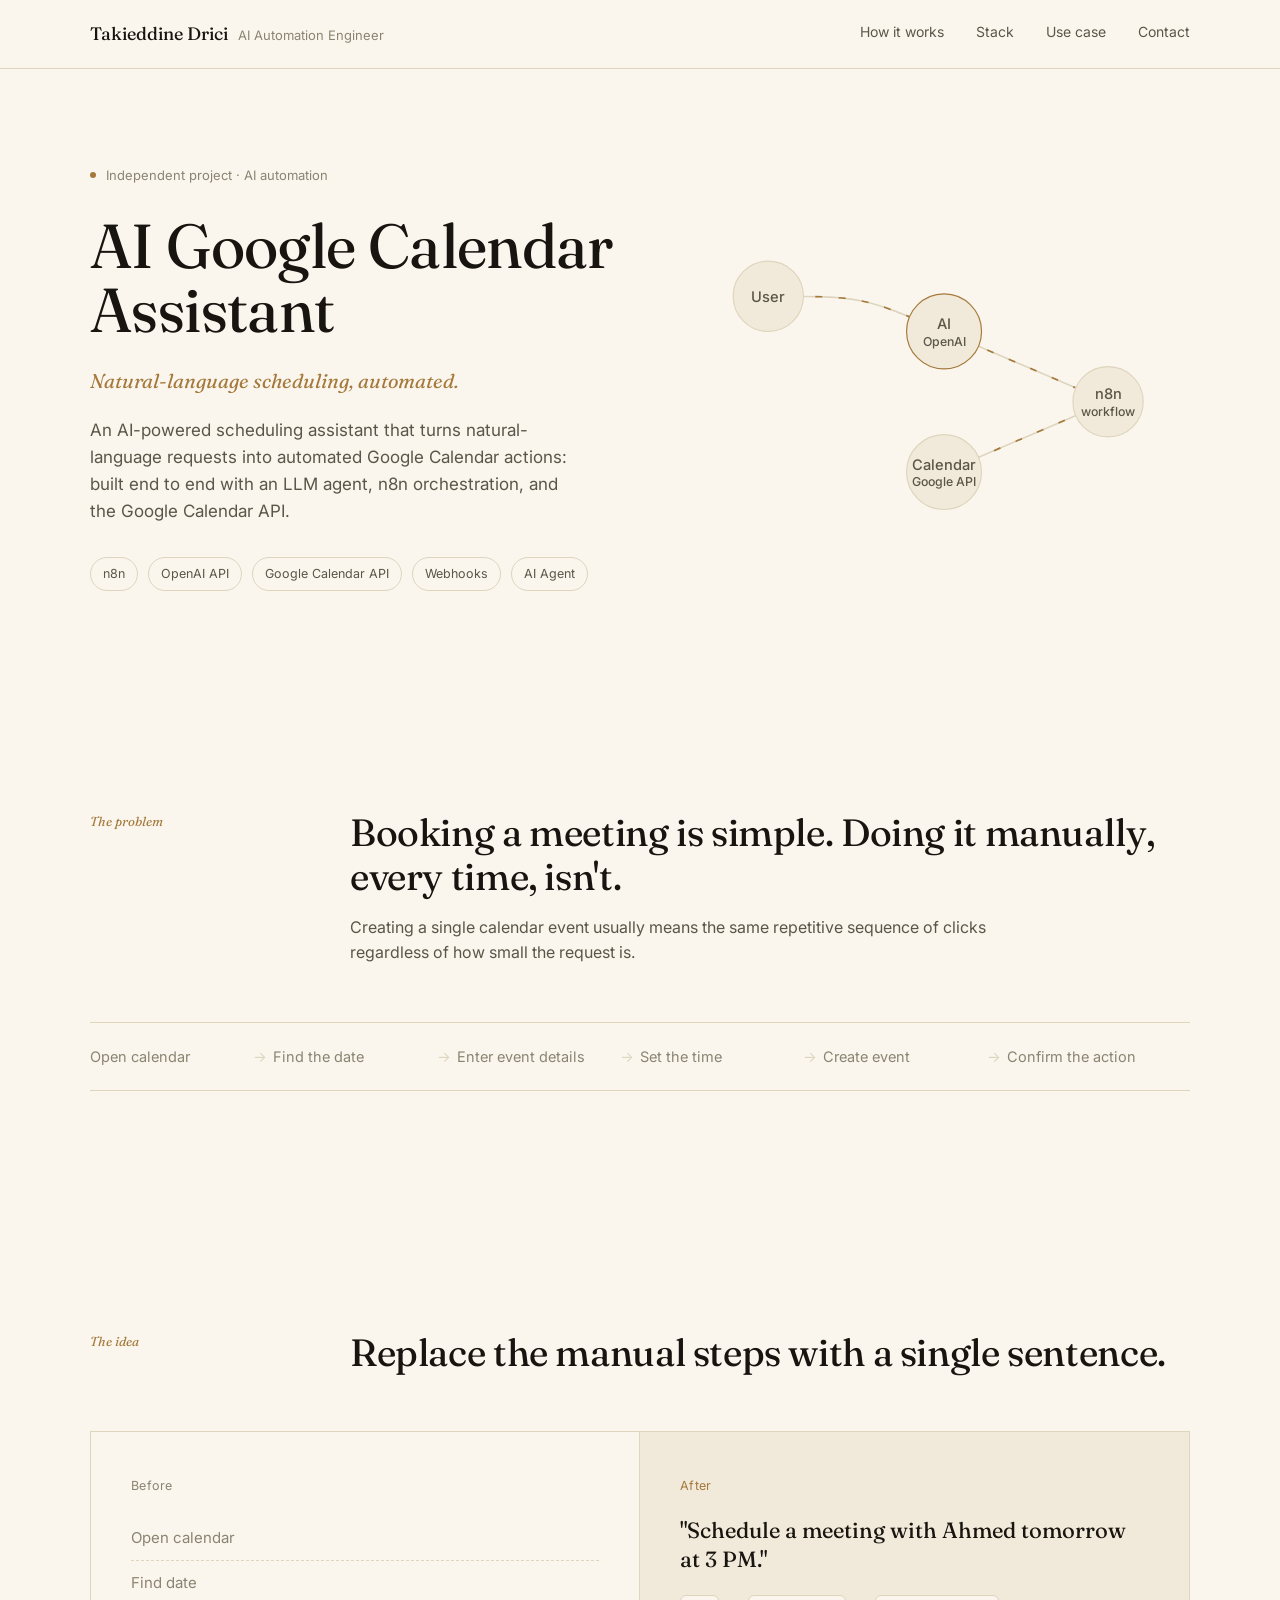
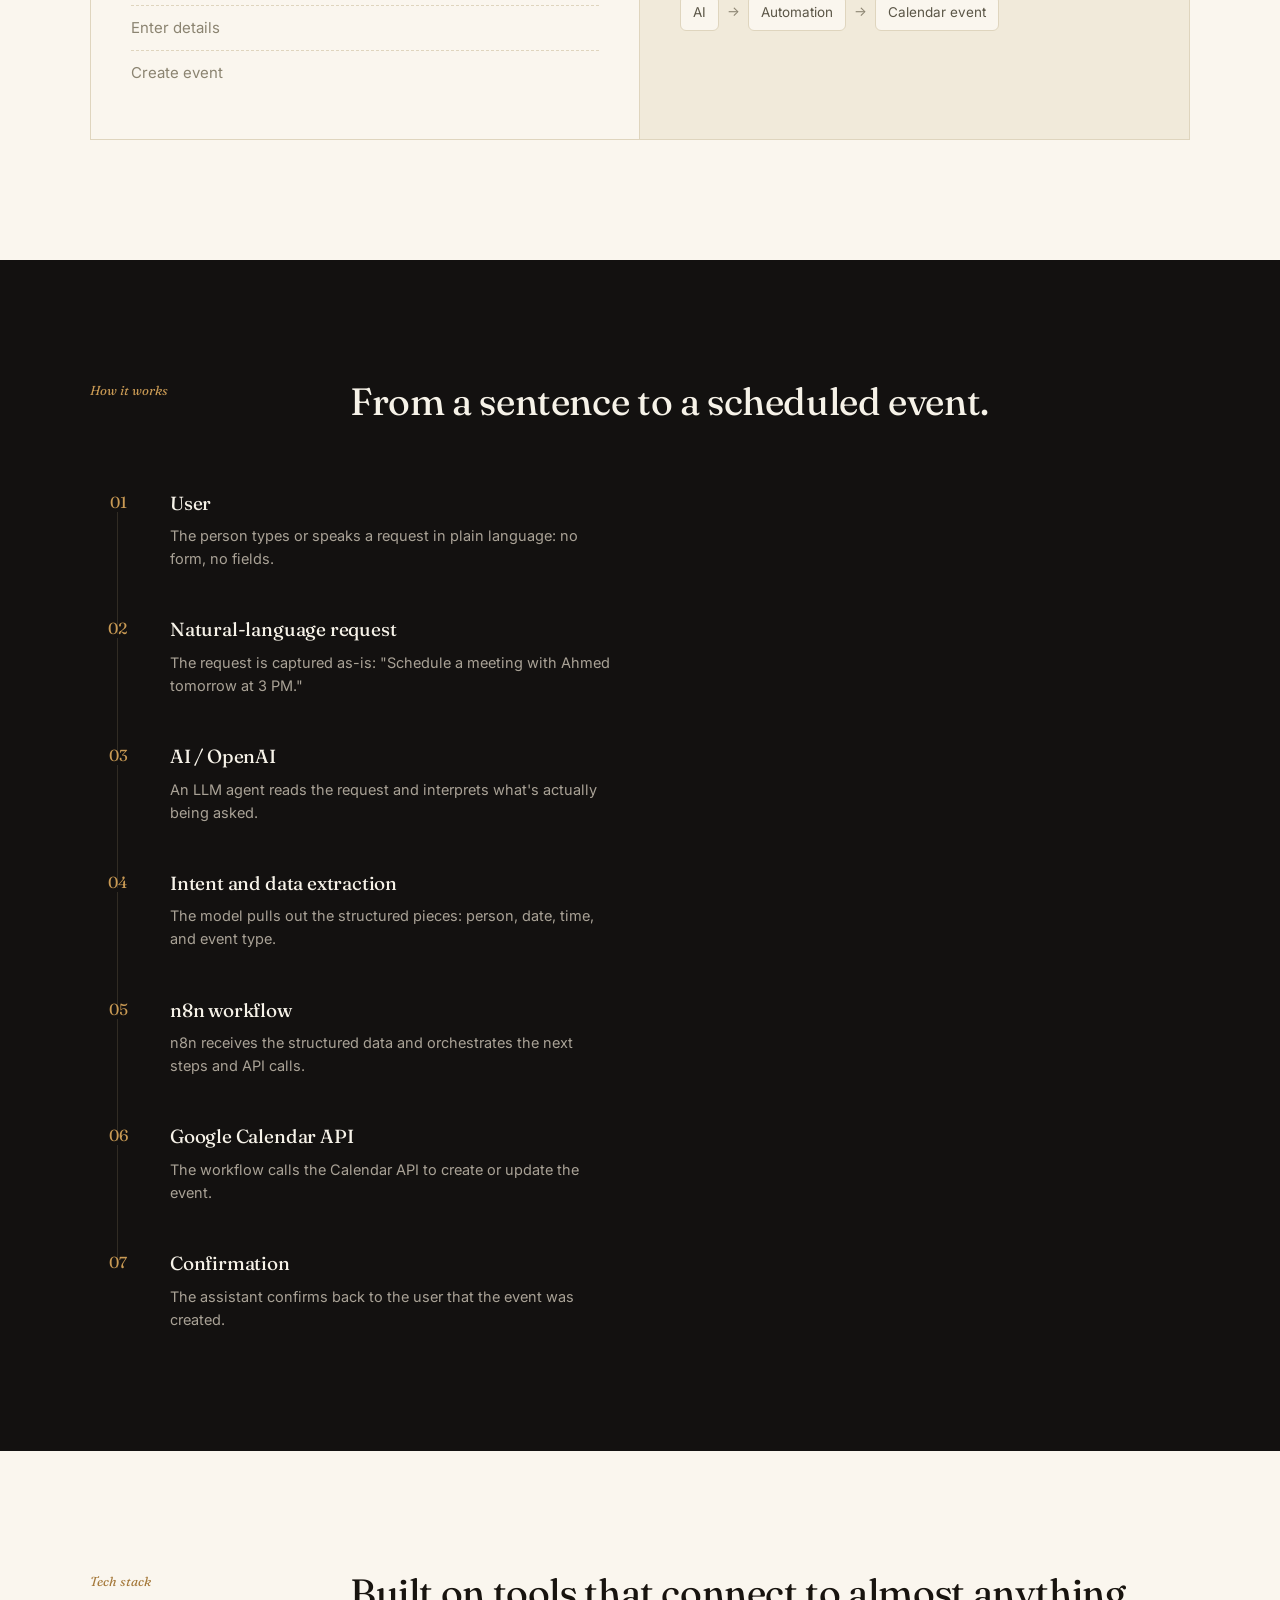
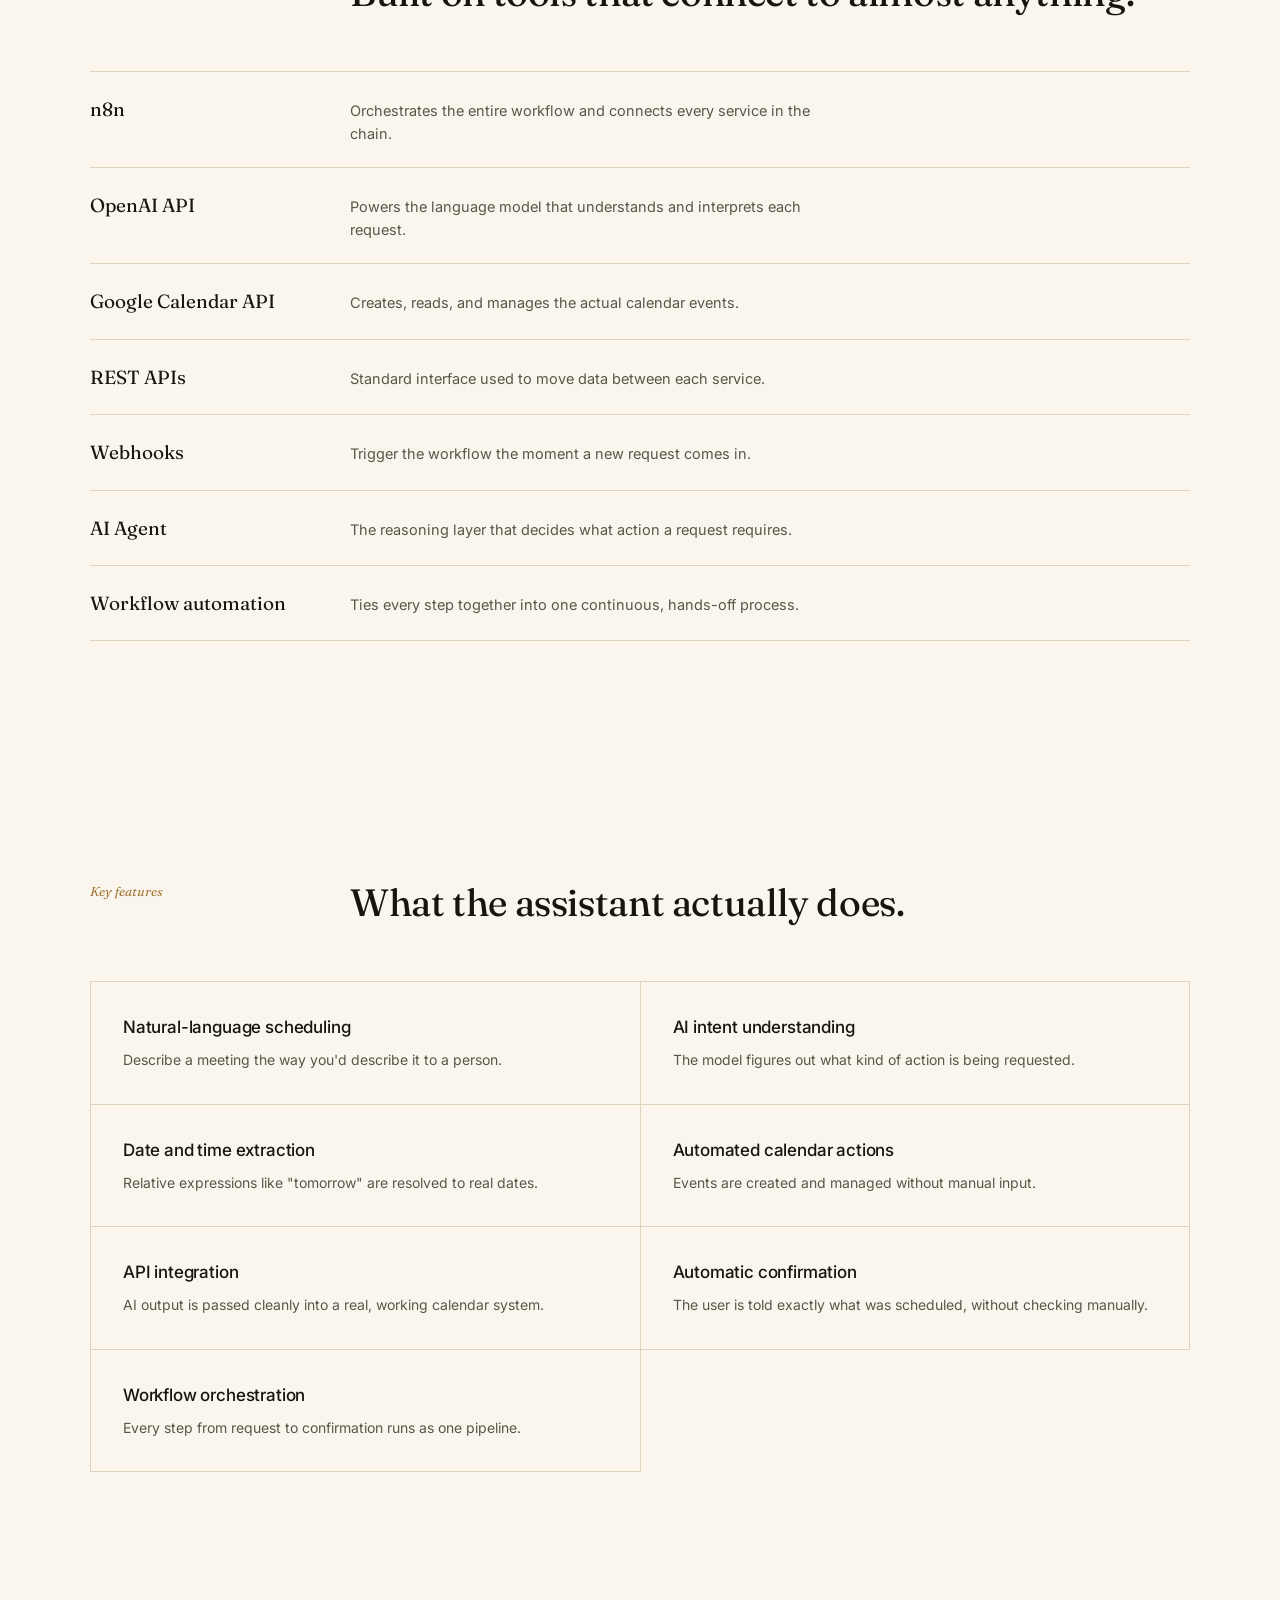
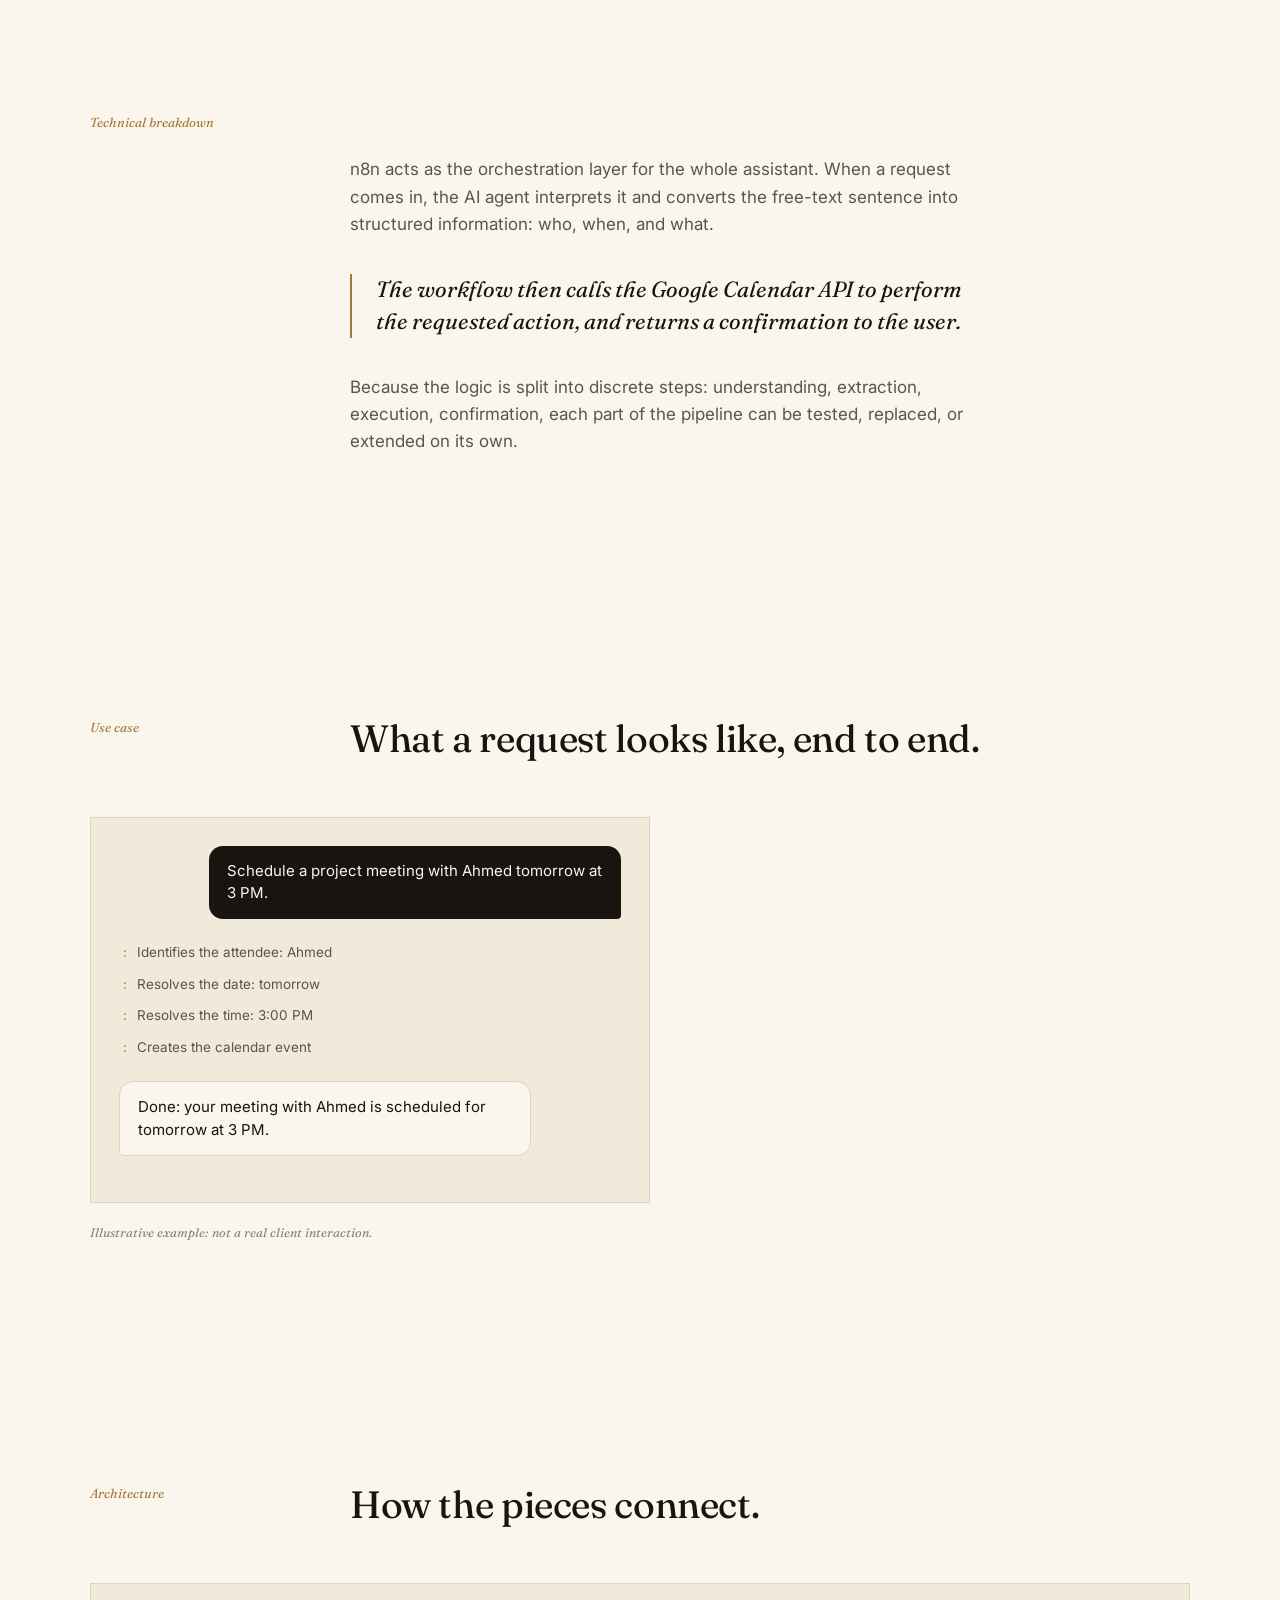
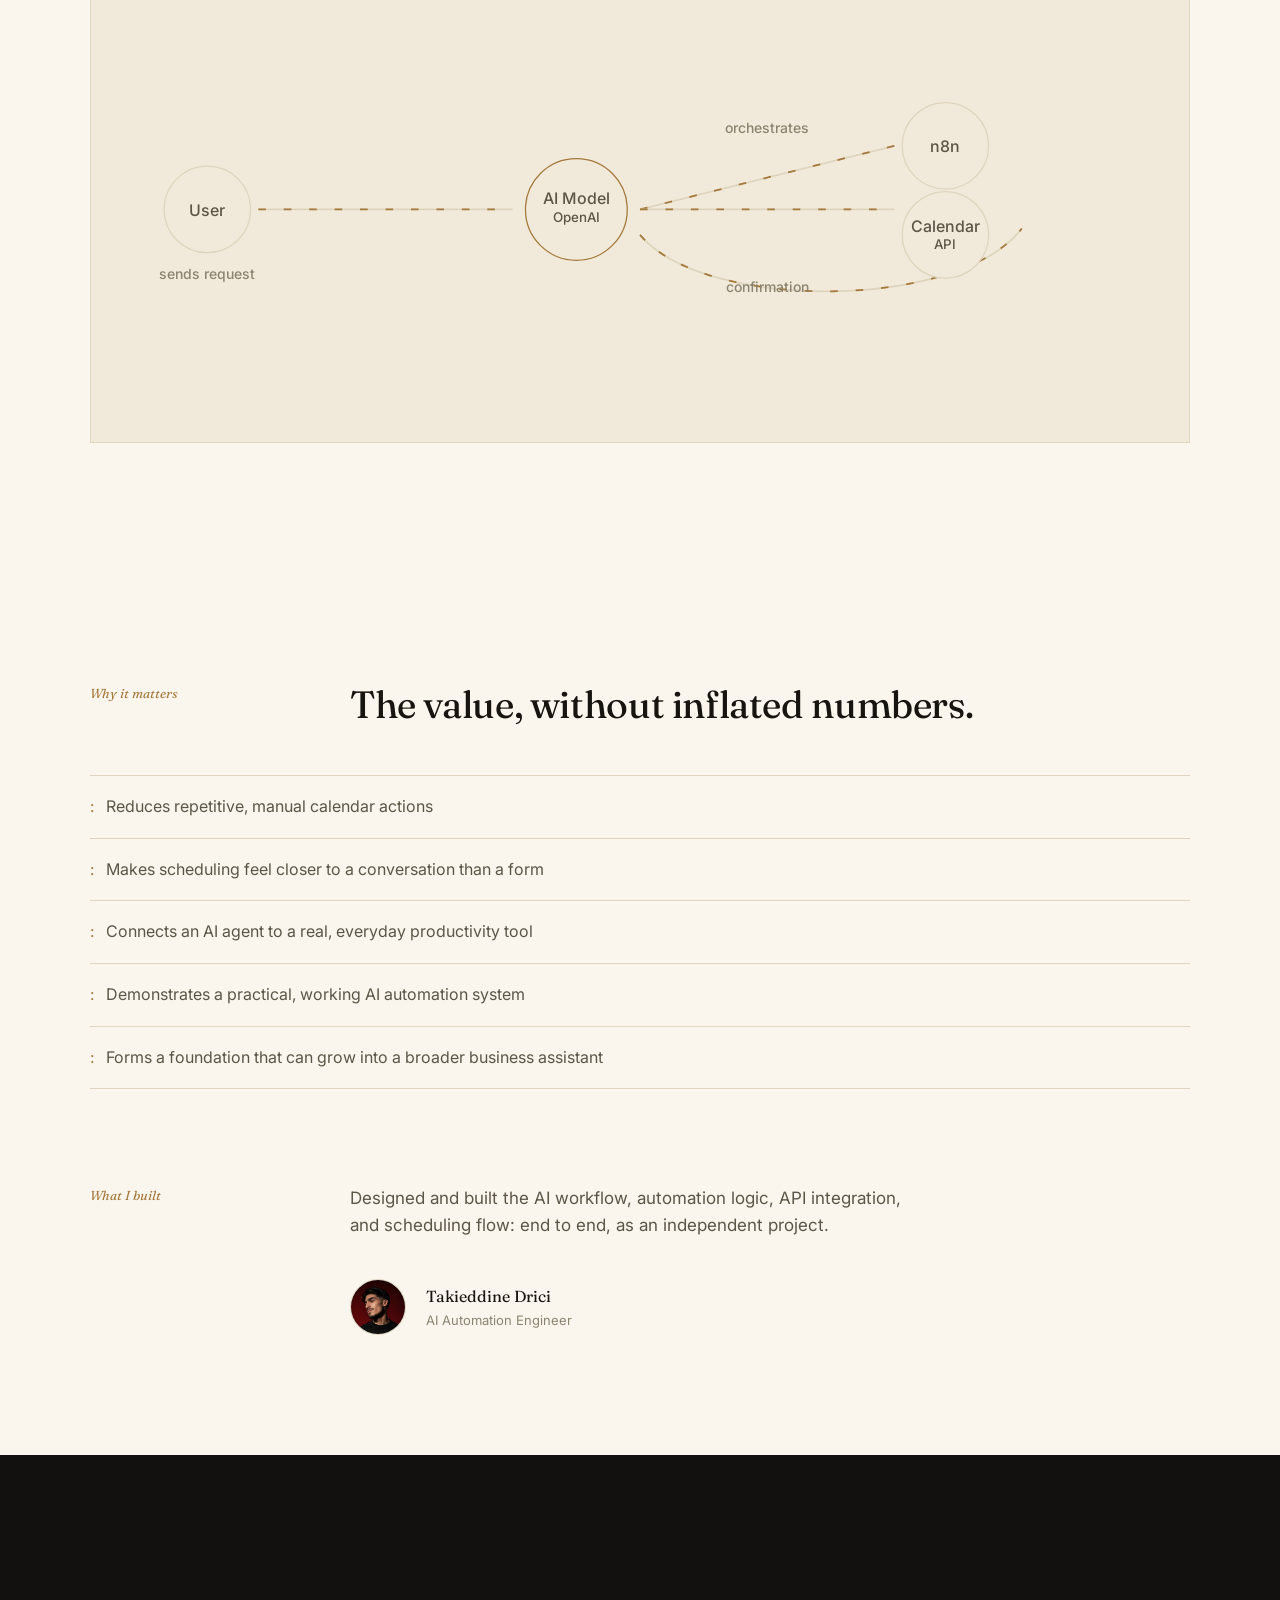
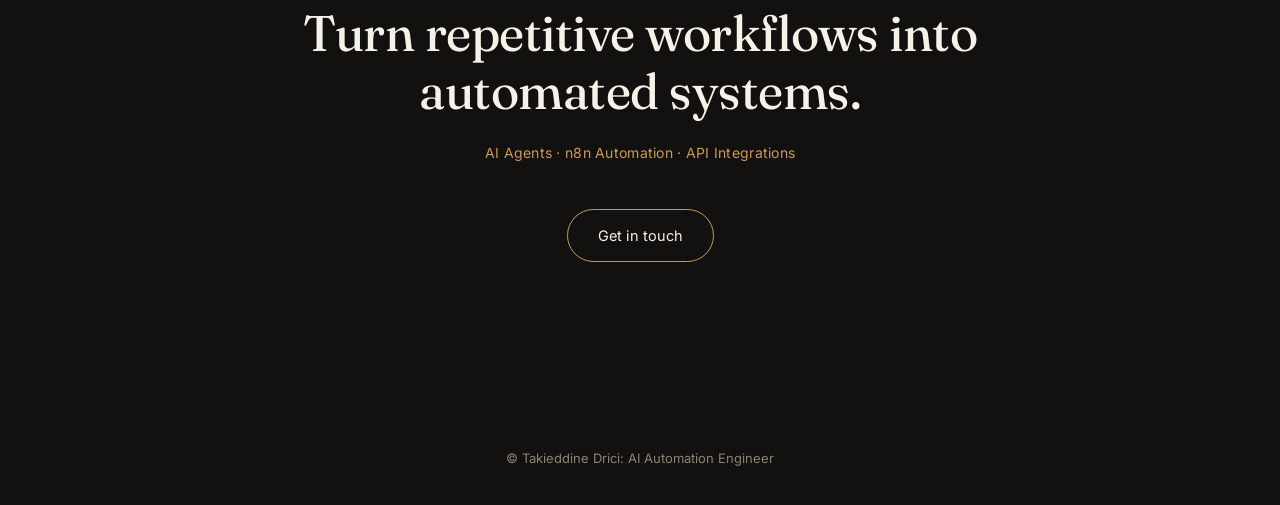
==== commit c3cbdbc3: "Add files via upload" ====
--- a/index.html
+++ b/index.html
@@ -3,7 +3,7 @@
 <head>
 <meta charset="UTF-8">
 <meta name="viewport" content="width=device-width, initial-scale=1.0">
-<title>AI Google Calendar Assistant — Case Study · Takieddine Drici</title>
+<title>AI Google Calendar Assistant: Case Study · Takieddine Drici</title>
 <link rel="preconnect" href="https://fonts.googleapis.com">
 <link rel="preconnect" href="https://fonts.gstatic.com" crossorigin>
 <link href="https://fonts.googleapis.com/css2?family=Fraunces:ital,opsz,wght@0,9..144,340;0,9..144,440;0,9..144,560;1,9..144,440&family=Inter:wght@400;500;600&display=swap" rel="stylesheet">
@@ -31,7 +31,7 @@
       <div class="eyebrow-line"><span class="dot"></span>Independent project · AI automation</div>
       <h1>AI Google Calendar Assistant</h1>
       <p class="sub">Natural-language scheduling, automated.</p>
-      <p class="desc">An AI-powered scheduling assistant that turns natural-language requests into automated Google Calendar actions — built end to end with an LLM agent, n8n orchestration, and the Google Calendar API.</p>
+      <p class="desc">An AI-powered scheduling assistant that turns natural-language requests into automated Google Calendar actions: built end to end with an LLM agent, n8n orchestration, and the Google Calendar API.</p>
       <div class="hero-tags">
         <span>n8n</span><span>OpenAI API</span><span>Google Calendar API</span><span>Webhooks</span><span>AI Agent</span>
       </div>
@@ -71,7 +71,7 @@
       <div class="section-kicker">The problem</div>
       <div>
         <h2>Booking a meeting is simple. Doing it manually, every time, isn't.</h2>
-        <p class="text-col" style="margin-top:16px; color:var(--ink-soft); font-size:16px;">Creating a single calendar event usually means the same repetitive sequence of clicks — regardless of how small the request is.</p>
+        <p class="text-col" style="margin-top:16px; color:var(--ink-soft); font-size:16px;">Creating a single calendar event usually means the same repetitive sequence of clicks regardless of how small the request is.</p>
       </div>
     </div>
     <div class="problem-row">
@@ -132,7 +132,7 @@
         <div class="step-line"></div>
         <div class="step-body">
           <h3>User</h3>
-          <p>The person types or speaks a request in plain language — no form, no fields.</p>
+          <p>The person types or speaks a request in plain language: no form, no fields.</p>
         </div>
       </div>
       <div class="step-row">
@@ -219,7 +219,7 @@
       <div class="feature"><h3>Automated calendar actions</h3><p>Events are created and managed without manual input.</p></div>
       <div class="feature"><h3>API integration</h3><p>AI output is passed cleanly into a real, working calendar system.</p></div>
       <div class="feature"><h3>Automatic confirmation</h3><p>The user is told exactly what was scheduled, without checking manually.</p></div>
-      <div class="feature"><h3>Workflow orchestration</h3><p>Every step — from request to confirmation — runs as one pipeline.</p></div>
+      <div class="feature"><h3>Workflow orchestration</h3><p>Every step from request to confirmation runs as one pipeline.</p></div>
     </div>
   </div>
 </section>
@@ -230,9 +230,9 @@
     <div class="section-head">
       <div class="section-kicker">Technical breakdown</div>
       <div class="breakdown text-col">
-        <p>n8n acts as the orchestration layer for the whole assistant. When a request comes in, the AI agent interprets it and converts the free-text sentence into structured information — who, when, and what.</p>
+        <p>n8n acts as the orchestration layer for the whole assistant. When a request comes in, the AI agent interprets it and converts the free-text sentence into structured information: who, when, and what.</p>
         <div class="pullquote">The workflow then calls the Google Calendar API to perform the requested action, and returns a confirmation to the user.</div>
-        <p>Because the logic is split into discrete steps — understanding, extraction, execution, confirmation — each part of the pipeline can be tested, replaced, or extended on its own.</p>
+        <p>Because the logic is split into discrete steps: understanding, extraction, execution, confirmation, each part of the pipeline can be tested, replaced, or extended on its own.</p>
       </div>
     </div>
   </div>
@@ -248,14 +248,14 @@
     <div class="chat-mock">
       <div class="bubble user">Schedule a project meeting with Ahmed tomorrow at 3 PM.</div>
       <ul class="recognize-list">
-        <li>Identifies the attendee — Ahmed</li>
-        <li>Resolves the date — tomorrow</li>
-        <li>Resolves the time — 3:00 PM</li>
+        <li>Identifies the attendee: Ahmed</li>
+        <li>Resolves the date: tomorrow</li>
+        <li>Resolves the time: 3:00 PM</li>
         <li>Creates the calendar event</li>
       </ul>
-      <div class="bubble system">Done — your meeting with Ahmed is scheduled for tomorrow at 3 PM.</div>
-    </div>
-    <p class="disclaimer-note">Illustrative example — not a real client interaction.</p>
+      <div class="bubble system">Done: your meeting with Ahmed is scheduled for tomorrow at 3 PM.</div>
+    </div>
+    <p class="disclaimer-note">Illustrative example: not a real client interaction.</p>
   </div>
 </section>
 
@@ -317,7 +317,7 @@
     <div class="section-head" style="margin-top:96px;">
       <div class="section-kicker">What I built</div>
       <div>
-        <p style="font-size:17px; color:var(--ink-soft); max-width:560px;">Designed and built the AI workflow, automation logic, API integration, and scheduling flow — end to end, as an independent project.</p>
+        <p style="font-size:17px; color:var(--ink-soft); max-width:560px;">Designed and built the AI workflow, automation logic, API integration, and scheduling flow: end to end, as an independent project.</p>
         <div class="built-block">
           <img class="built-photo" src="profile.jpg" alt="Takieddine Drici">
           <div>
@@ -335,11 +335,11 @@
   <div class="wrap">
     <h2>Turn repetitive workflows into automated systems.</h2>
     <div class="small">AI Agents · n8n Automation · API Integrations</div>
-    <a class="cta-btn" href="mailto:hello@example.com">Get in touch</a>
-  </div>
-</section>
-
-<footer>© Takieddine Drici — AI Automation Engineer</footer>
+    <a class="cta-btn" href="mailto:dricitakieddine75@gmail.com">Get in touch</a>
+  </div>
+</section>
+
+<footer>© Takieddine Drici: AI Automation Engineer</footer>
 
 <script src="main.js"></script>
 </body>
--- a/style.css
+++ b/style.css
@@ -439,11 +439,11 @@
     color:var(--ink-soft);
   }
   .recognize-list li{
-    padding:5px 0 5px 20px;
+    padding:5px 0 5px 14px;
     position:relative;
   }
   .recognize-list li::before{
-    content:'—';
+    content:':';
     position:absolute;
     left:0;
     color:var(--gold);
@@ -474,14 +474,14 @@
   }
   .value-list li{
     display:grid;
-    grid-template-columns:28px 1fr;
+    grid-template-columns:16px 1fr;
     padding:18px 0;
     border-bottom:1px solid var(--line);
     font-size:16px;
     color:var(--ink-soft);
   }
   .value-list li::before{
-    content:'—';
+    content:':';
     color:var(--gold);
   }
   .value-list li:first-child{border-top:1px solid var(--line);}
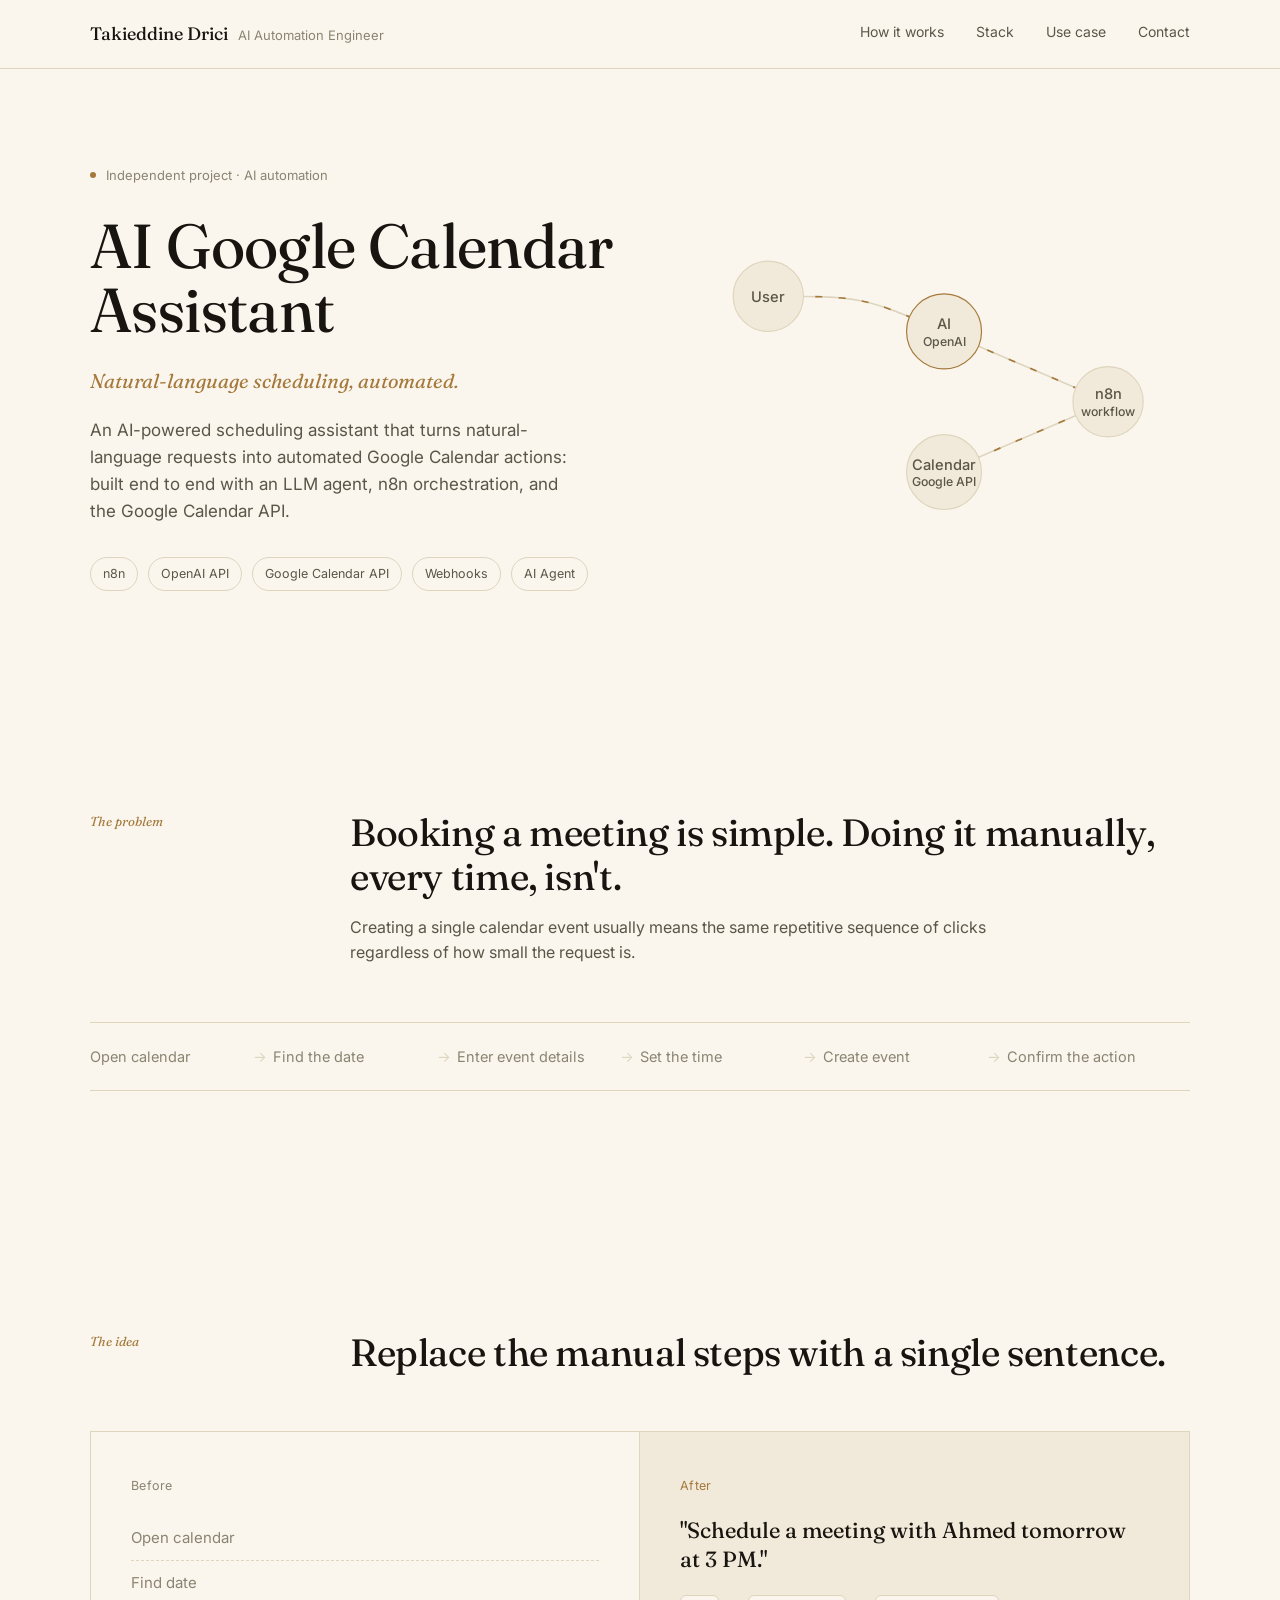
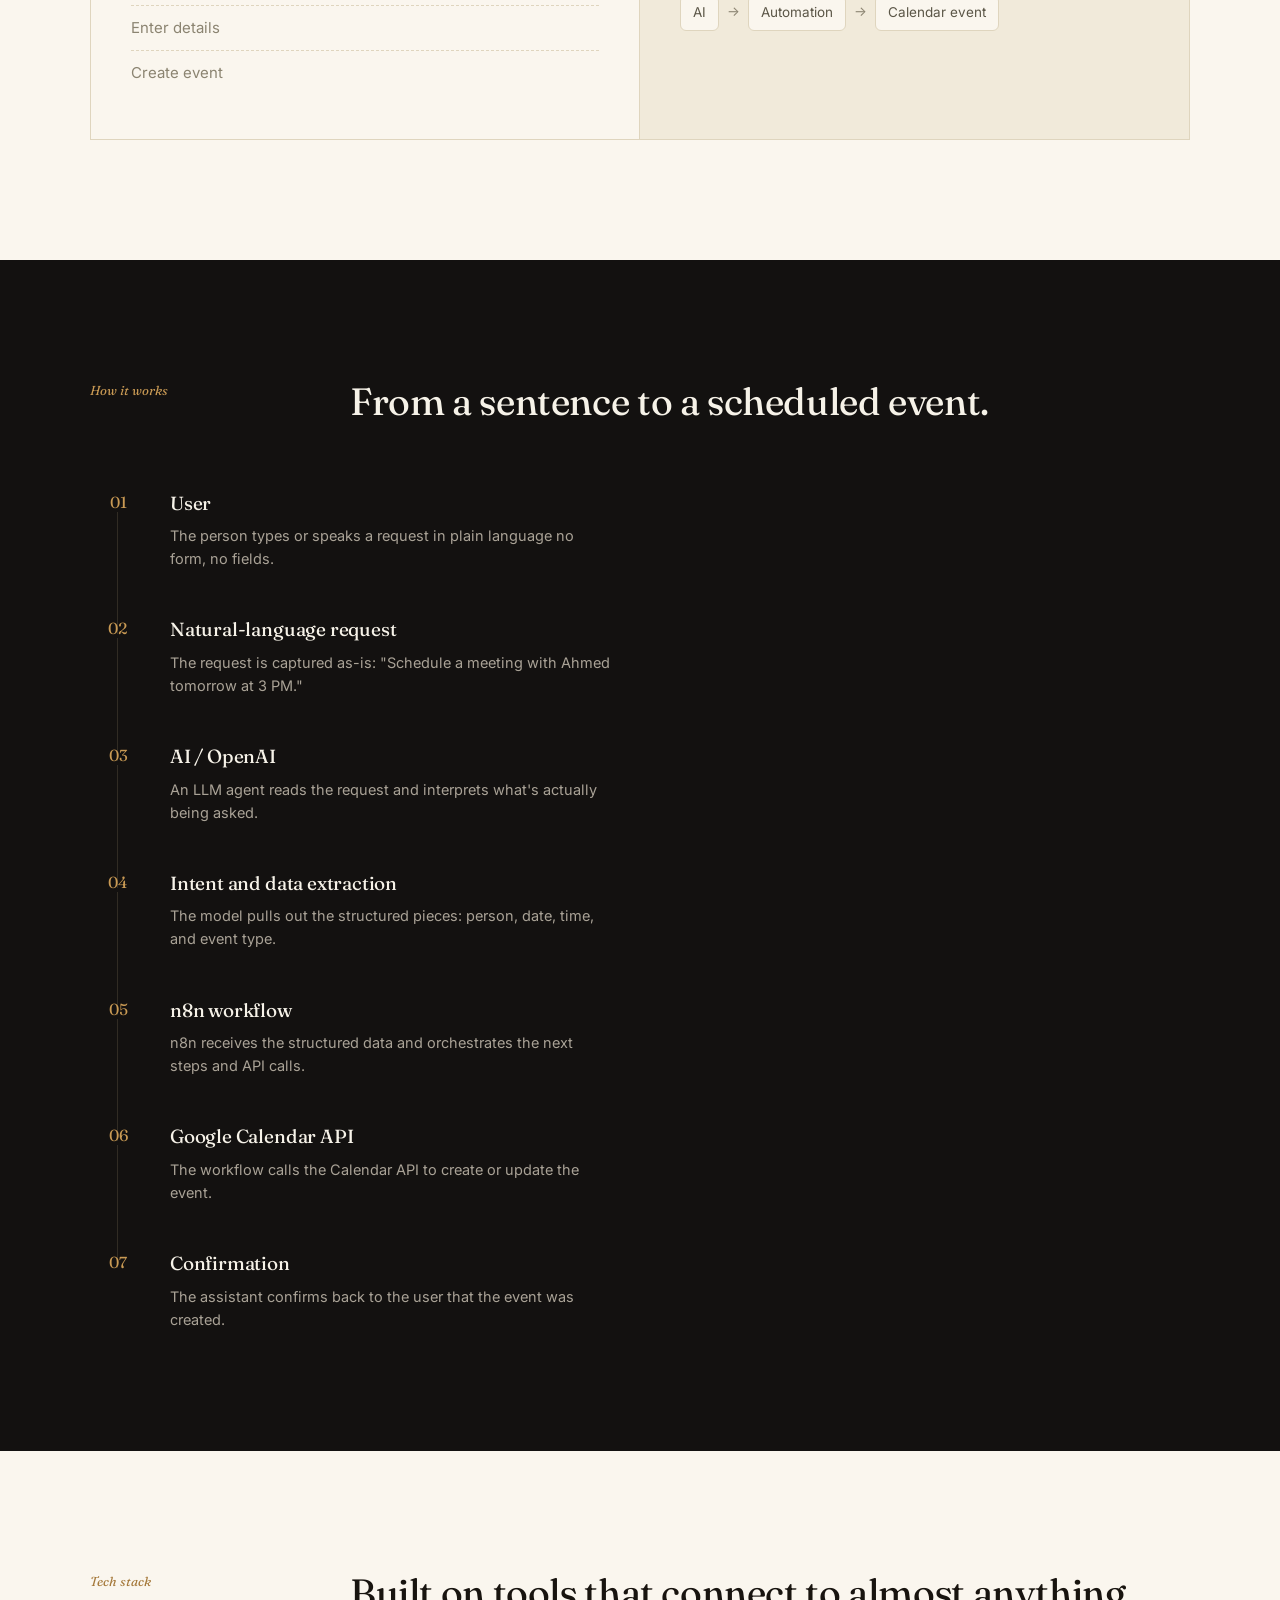
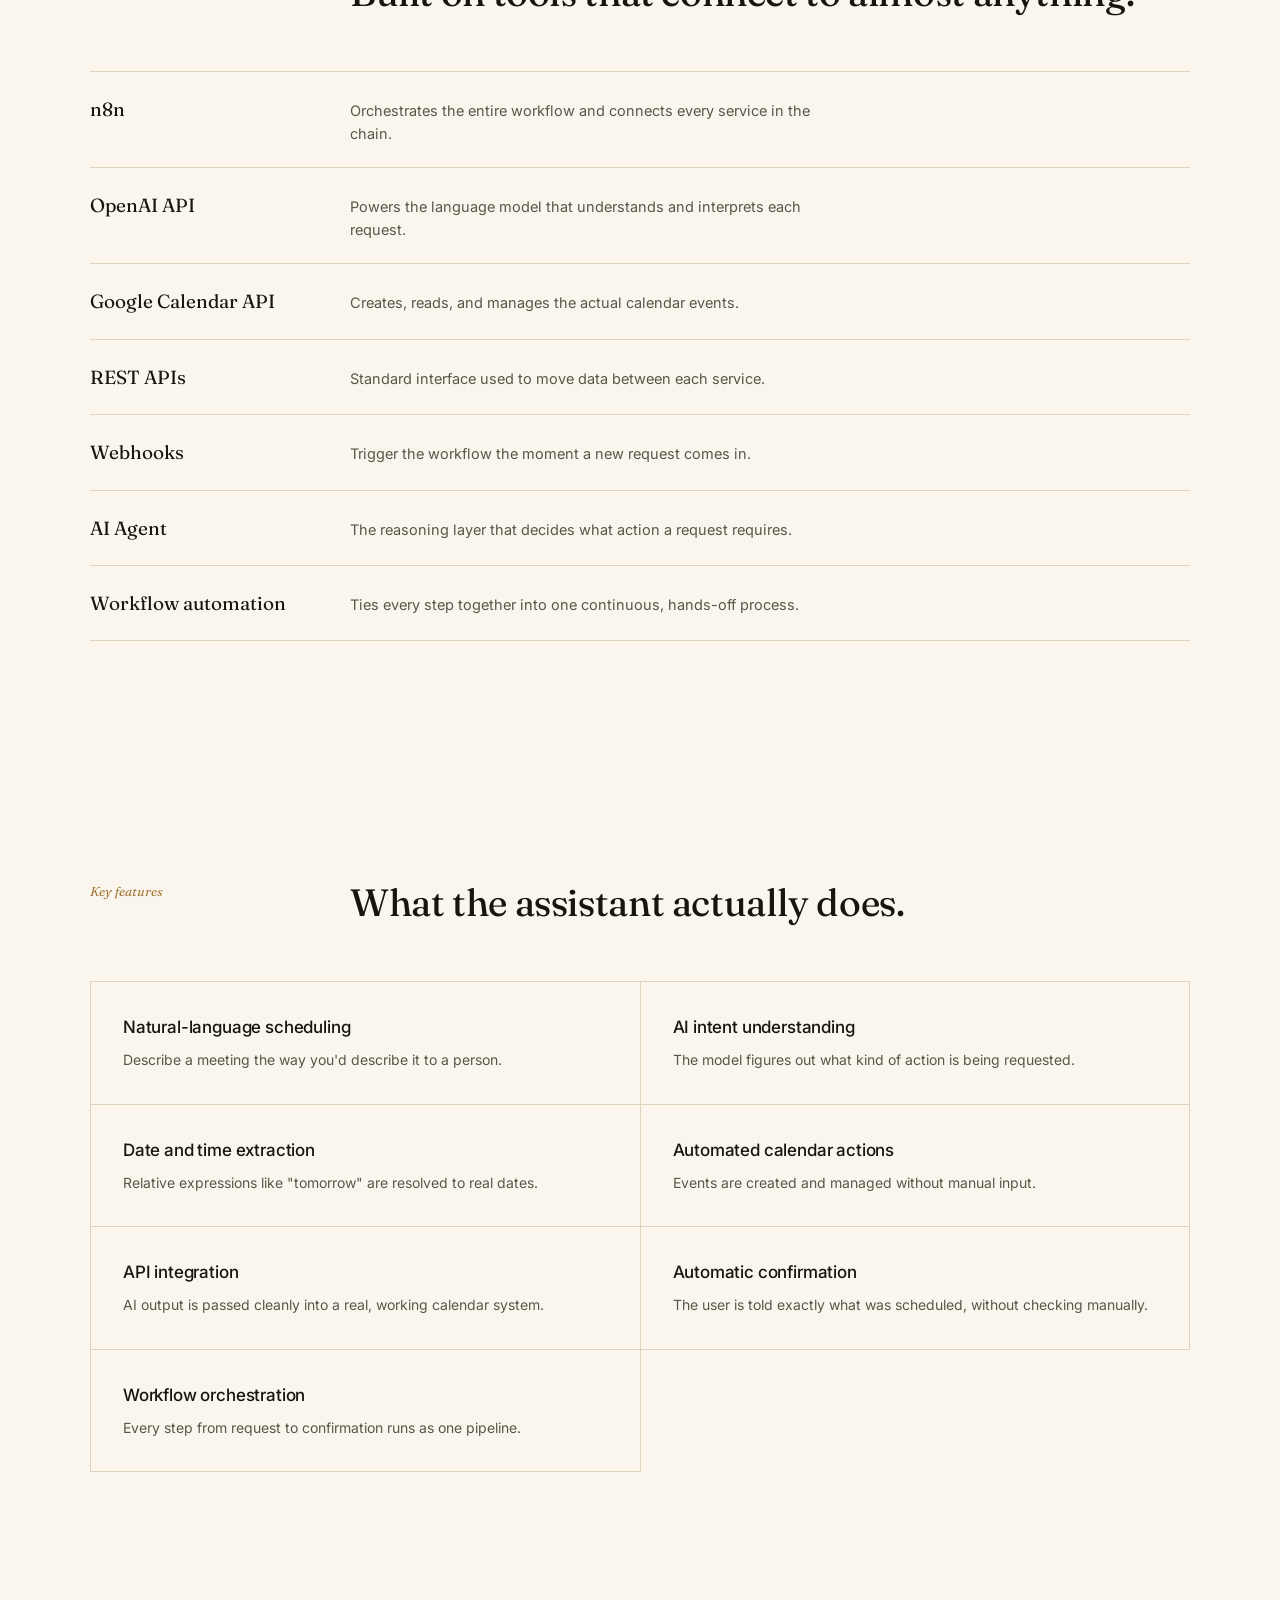
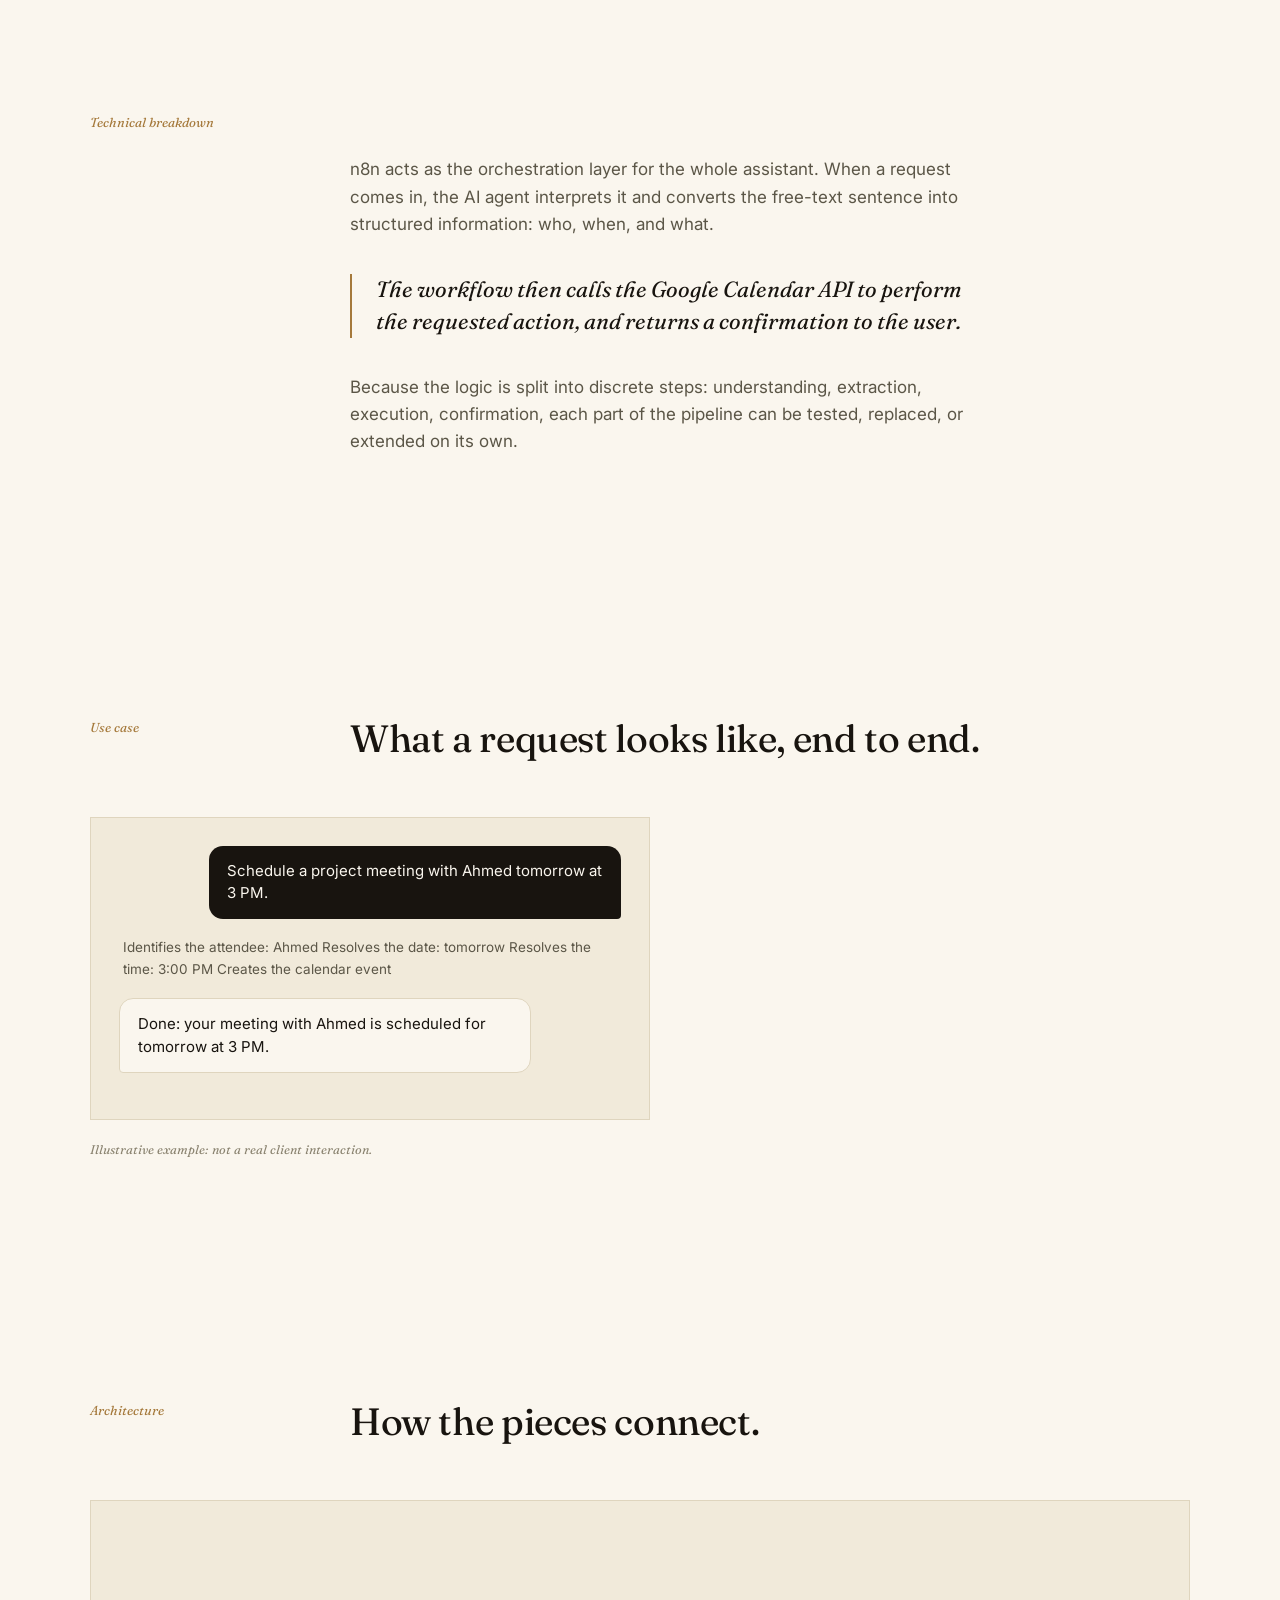
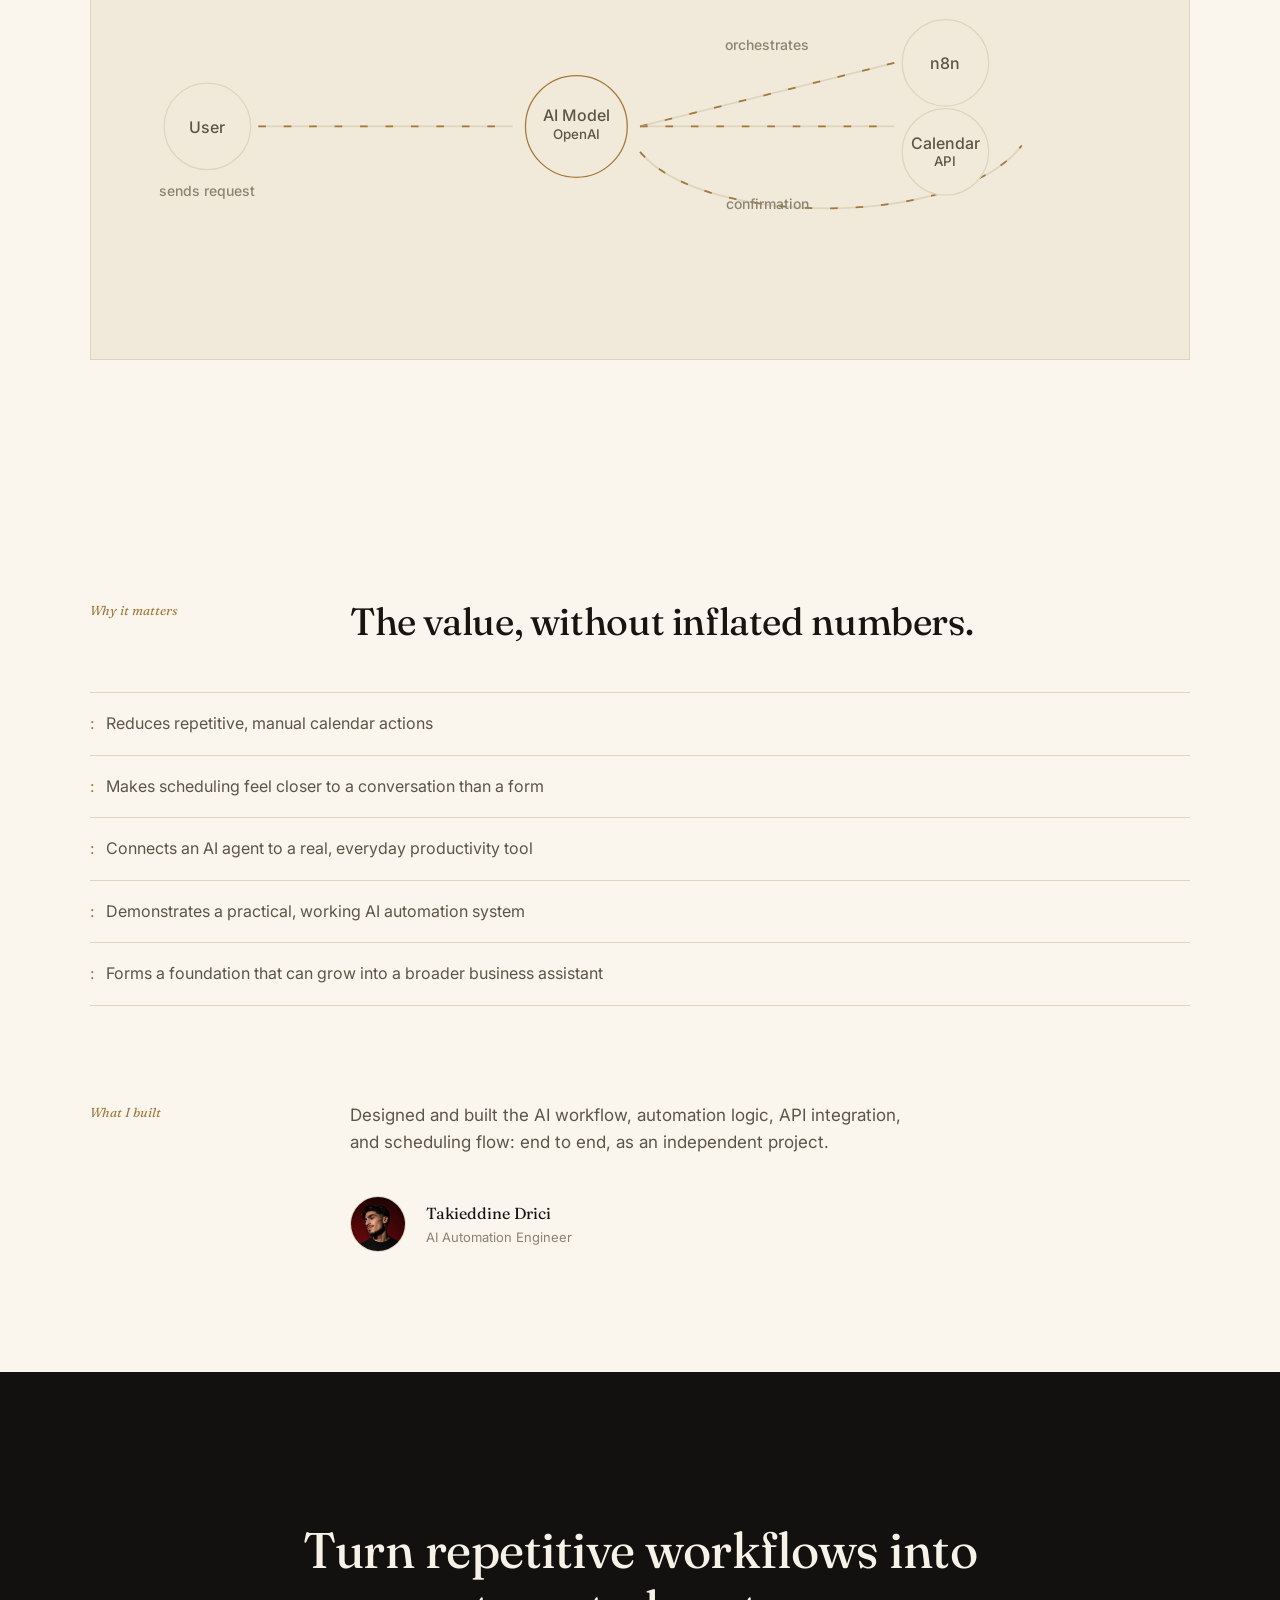
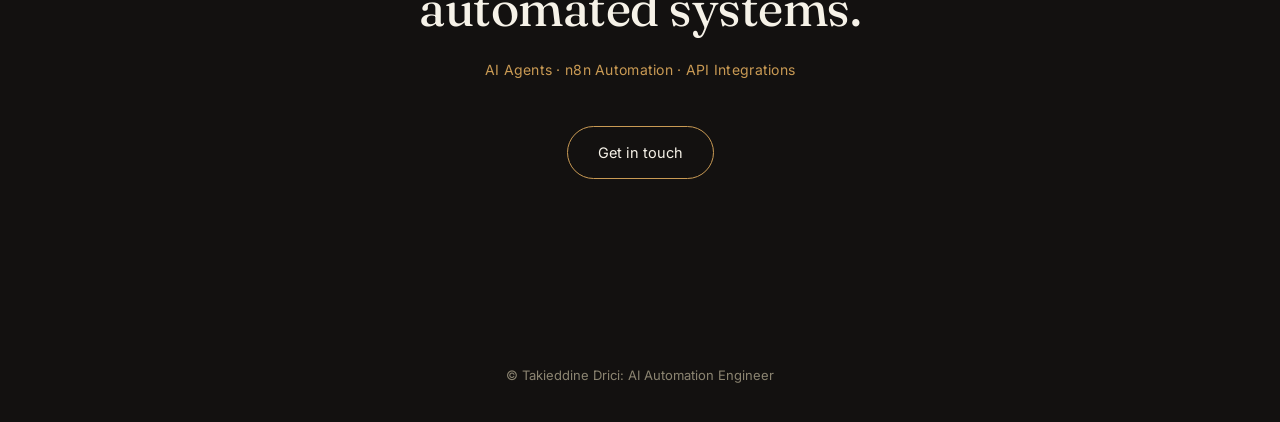
==== commit 3456c1c2: "Improve clarity by removing unnecessary punctuation Removed punctuation for clarity in user request " ====
--- a/index.html
+++ b/index.html
@@ -132,7 +132,7 @@
         <div class="step-line"></div>
         <div class="step-body">
           <h3>User</h3>
-          <p>The person types or speaks a request in plain language: no form, no fields.</p>
+          <p>The person types or speaks a request in plain language no form, no fields.</p>
         </div>
       </div>
       <div class="step-row">
@@ -248,10 +248,10 @@
     <div class="chat-mock">
       <div class="bubble user">Schedule a project meeting with Ahmed tomorrow at 3 PM.</div>
       <ul class="recognize-list">
-        <li>Identifies the attendee: Ahmed</li>
-        <li>Resolves the date: tomorrow</li>
-        <li>Resolves the time: 3:00 PM</li>
-        <li>Creates the calendar event</li>
+        Identifies the attendee: Ahmed</li>
+        Resolves the date: tomorrow</li>
+        Resolves the time: 3:00 PM</li>
+        Creates the calendar event</li>
       </ul>
       <div class="bubble system">Done: your meeting with Ahmed is scheduled for tomorrow at 3 PM.</div>
     </div>
@@ -343,4 +343,4 @@
 
 <script src="main.js"></script>
 </body>
-</html>+</html>
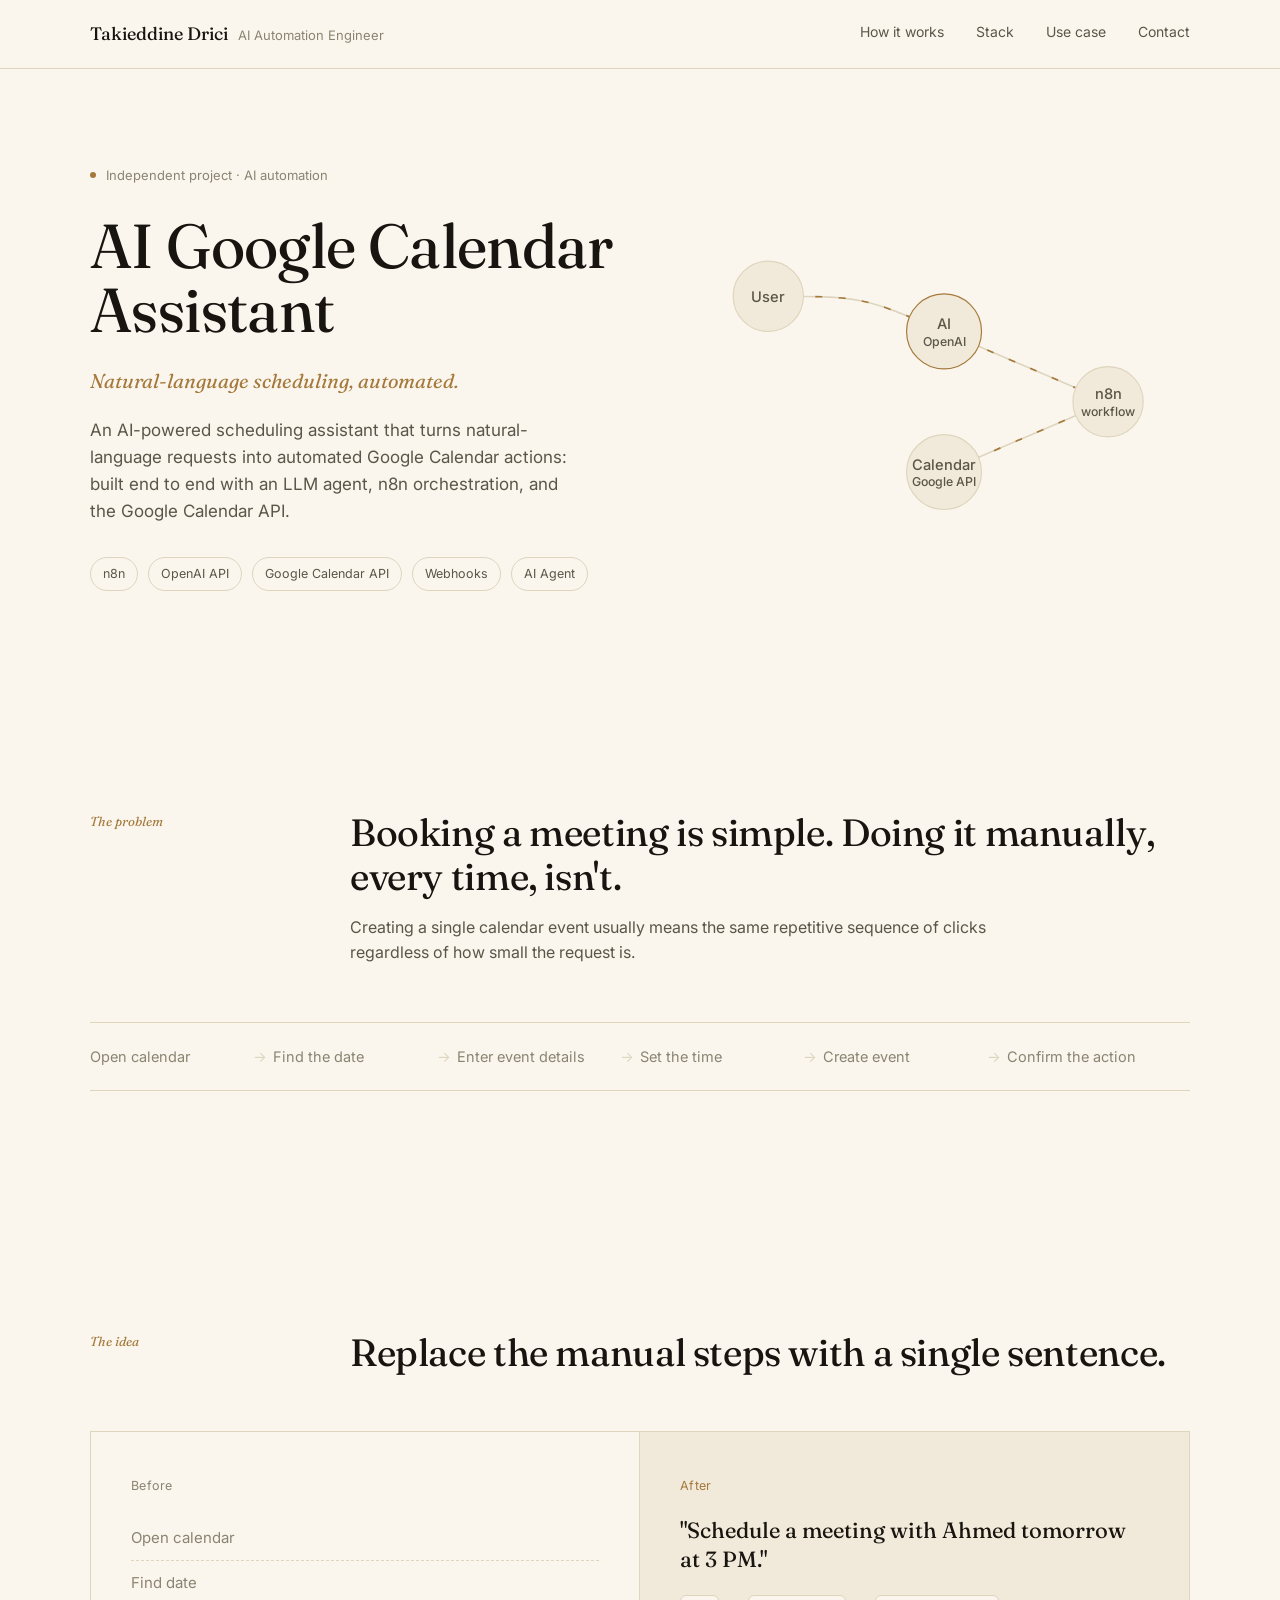
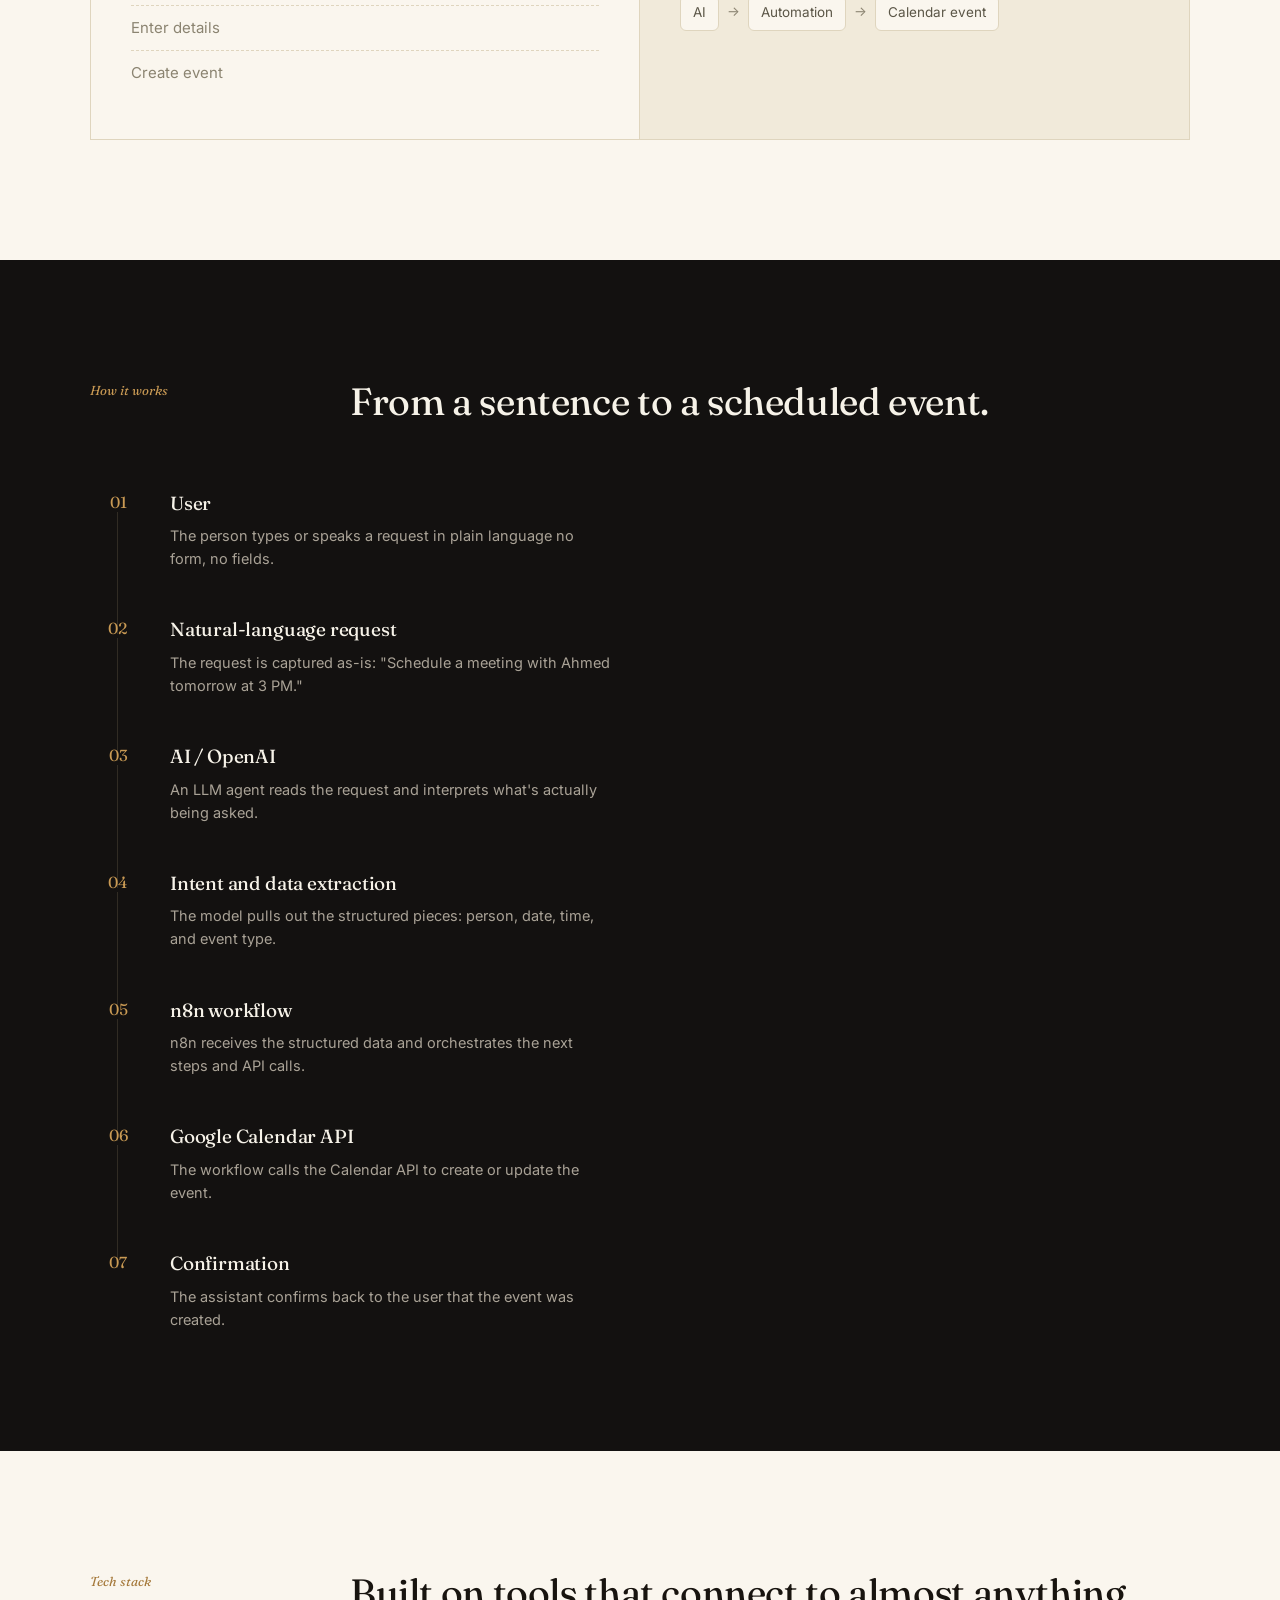
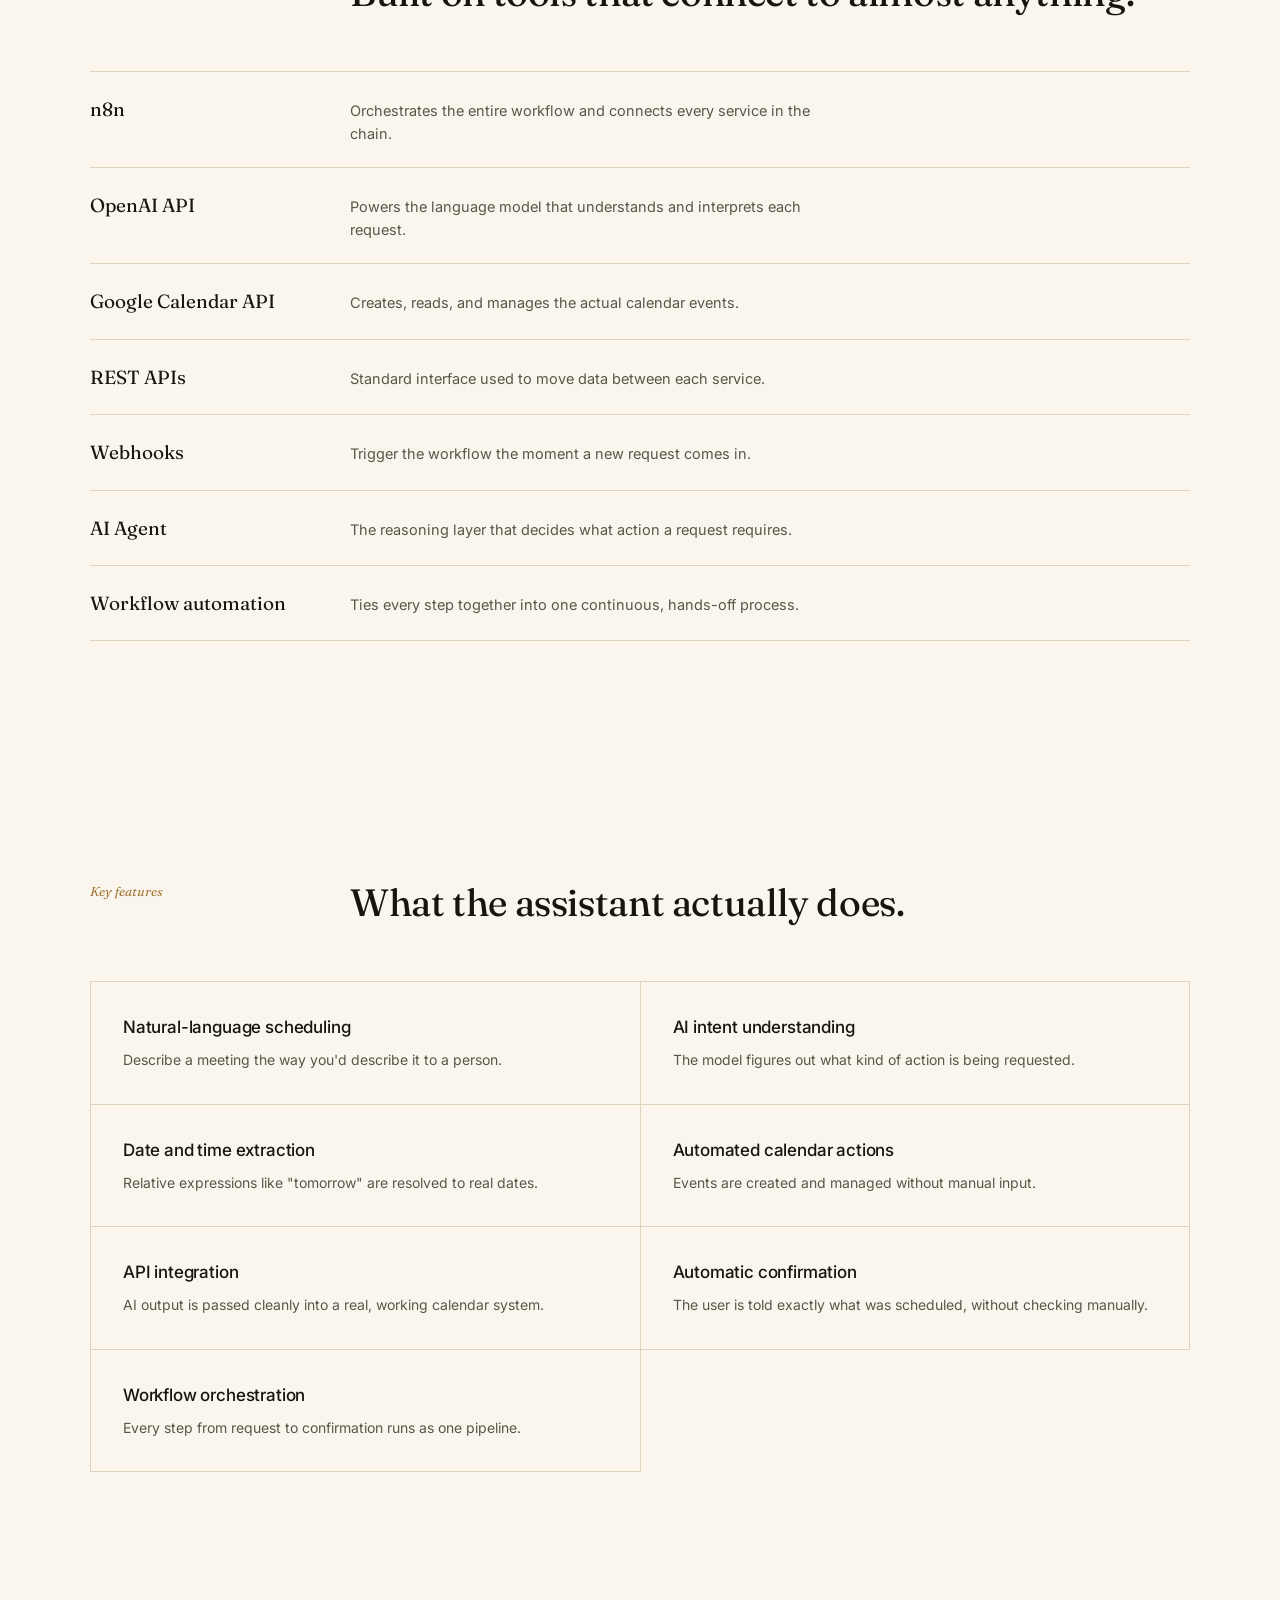
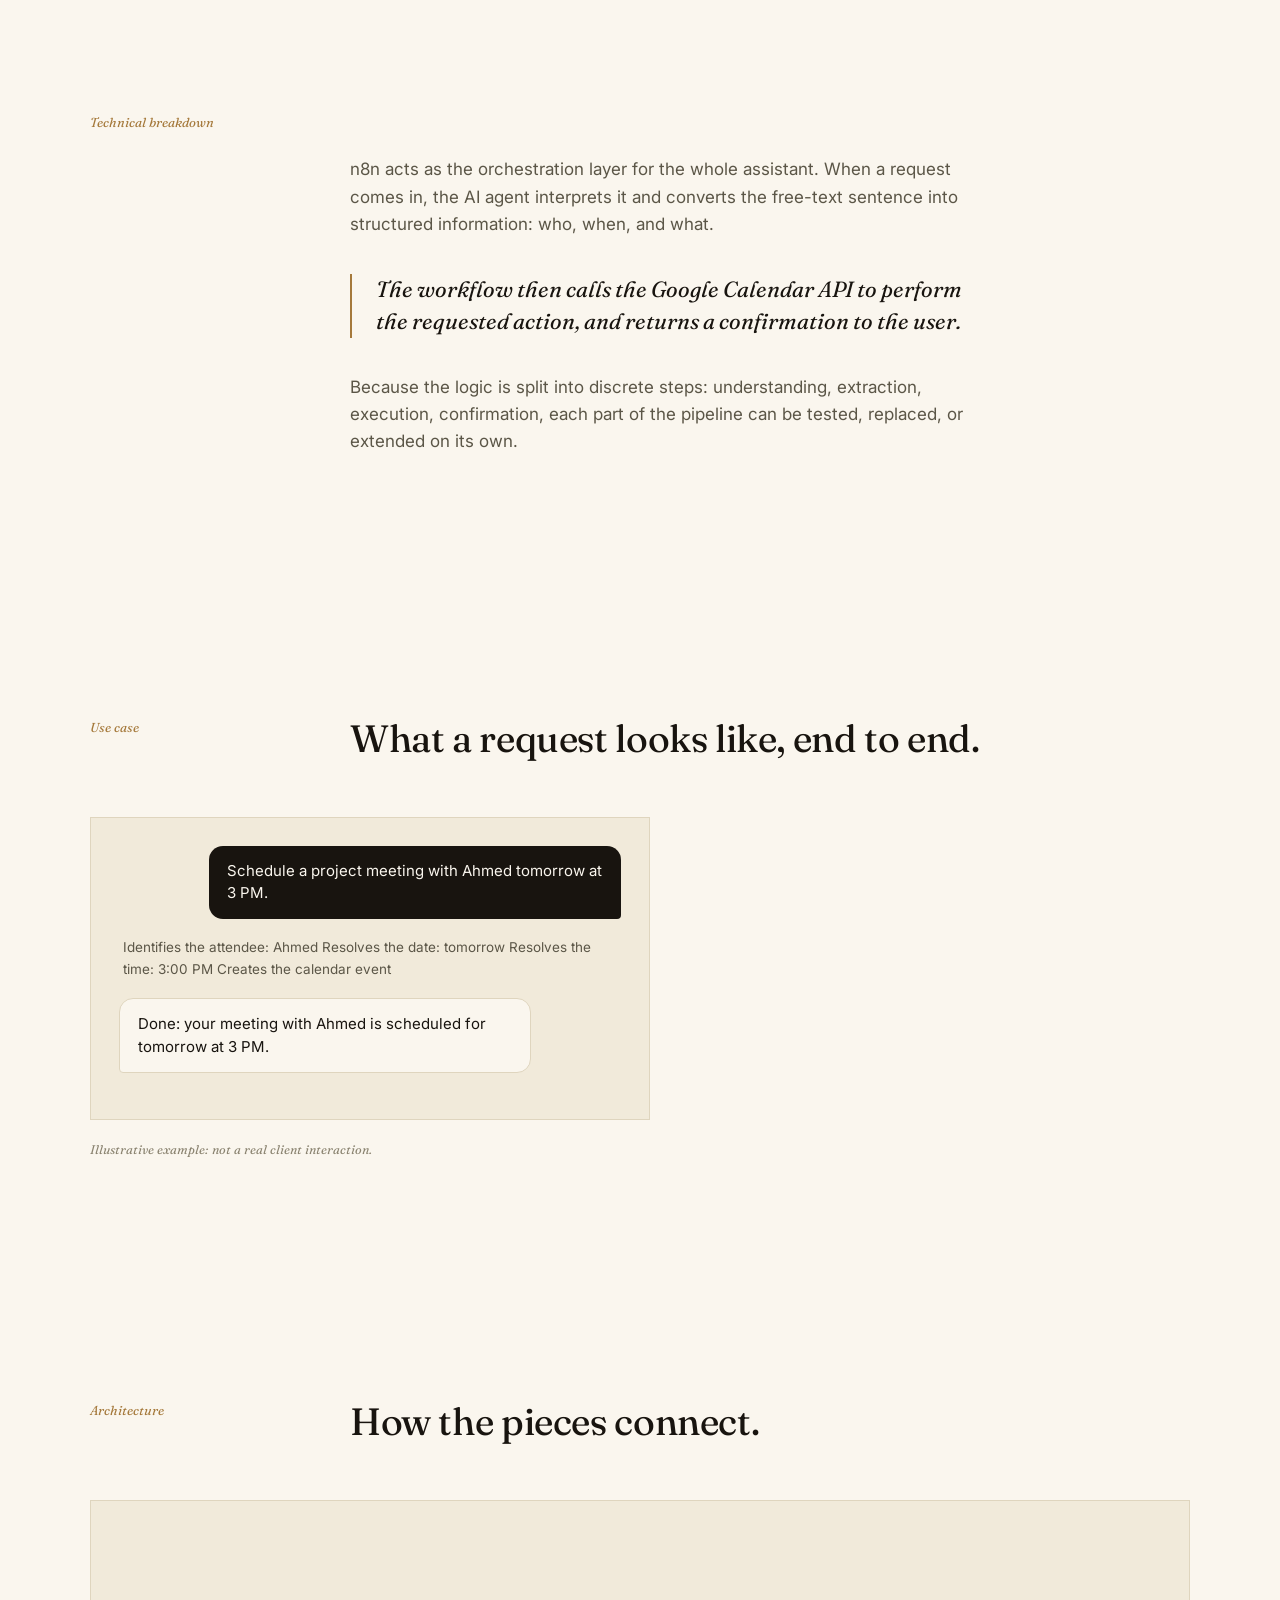
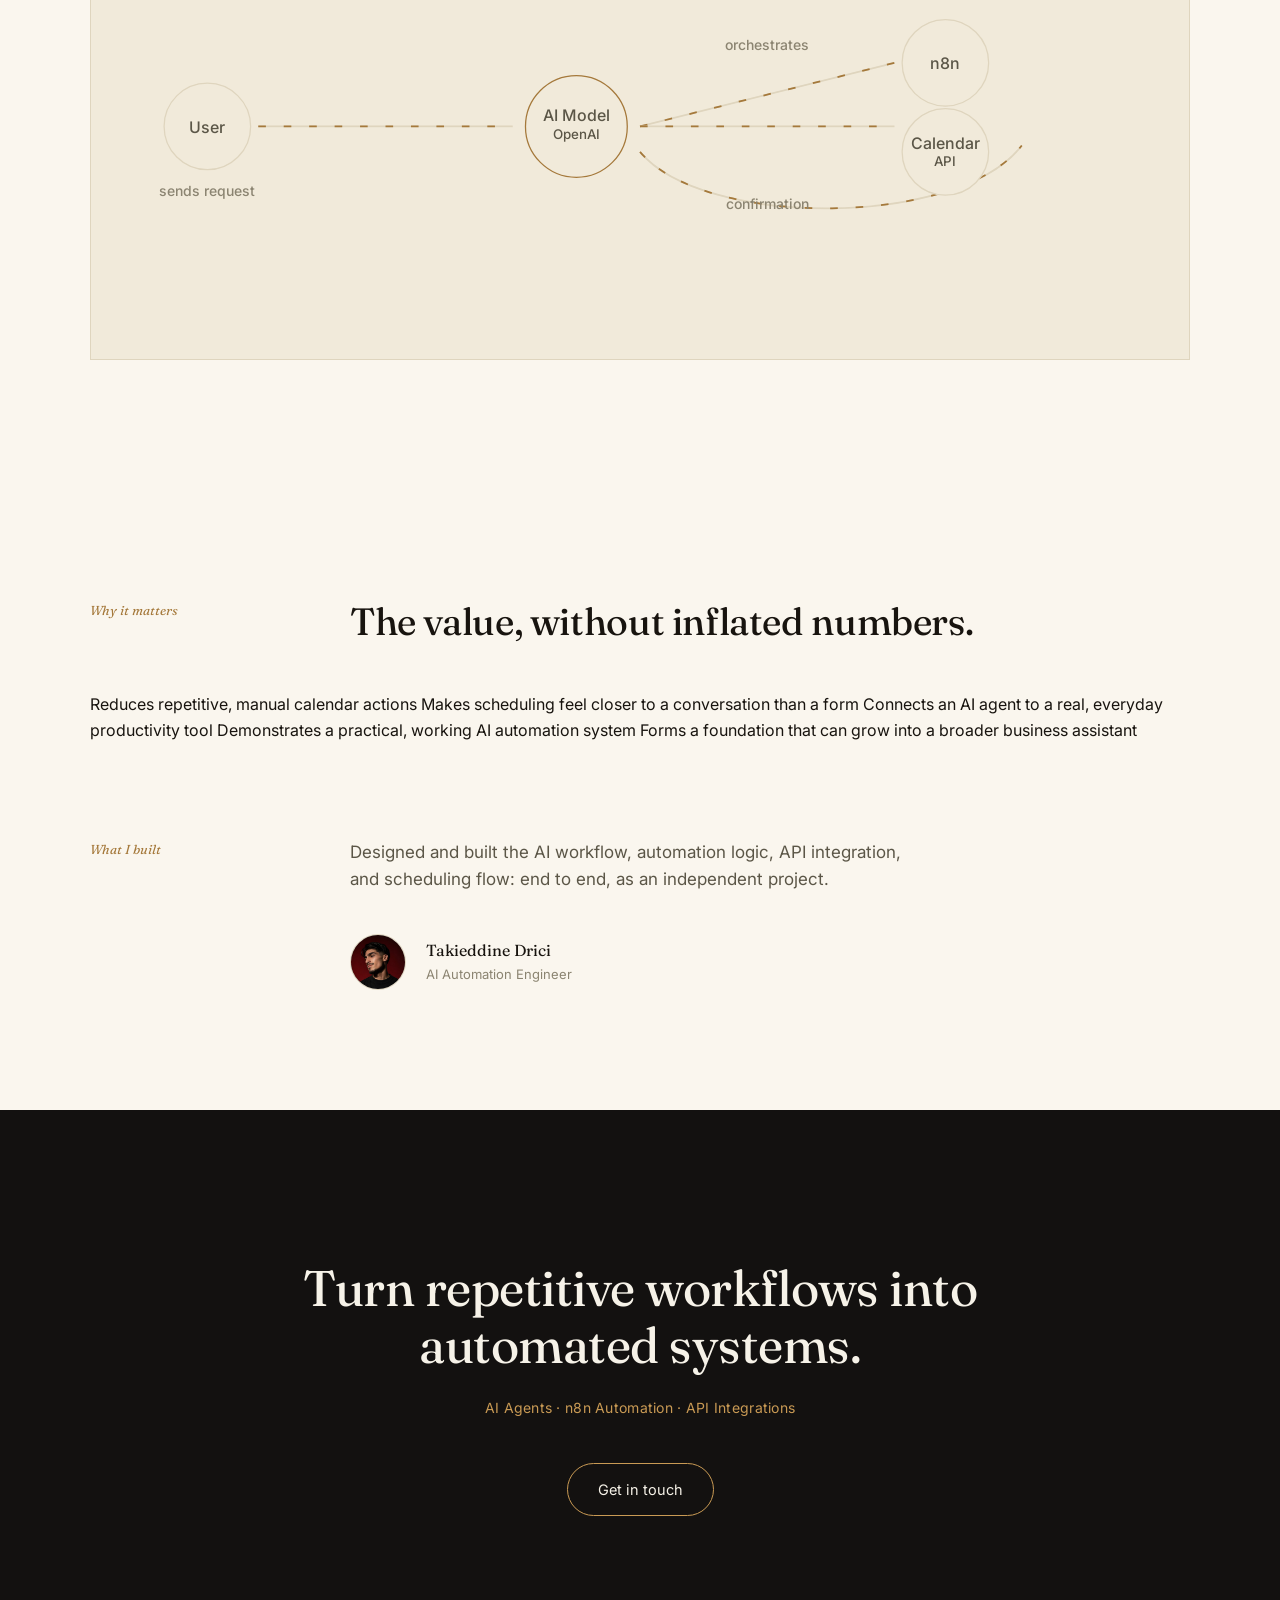
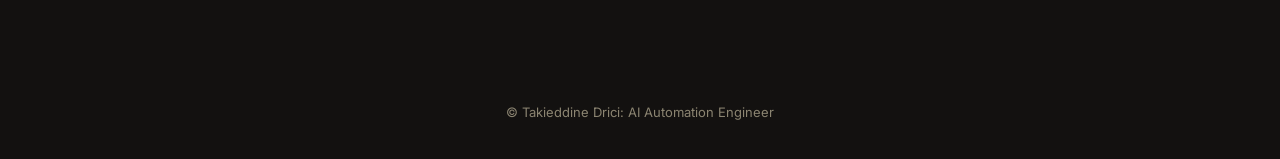
==== commit 7109dfd4: "Fix HTML escape characters in value list Updated list items to remove HTML escape characters." ====
--- a/index.html
+++ b/index.html
@@ -307,11 +307,11 @@
       <div><h2>The value, without inflated numbers.</h2></div>
     </div>
     <ul class="value-list">
-      <li>Reduces repetitive, manual calendar actions</li>
-      <li>Makes scheduling feel closer to a conversation than a form</li>
-      <li>Connects an AI agent to a real, everyday productivity tool</li>
-      <li>Demonstrates a practical, working AI automation system</li>
-      <li>Forms a foundation that can grow into a broader business assistant</li>
+      Reduces repetitive, manual calendar actions</li>
+      Makes scheduling feel closer to a conversation than a form</li>
+      Connects an AI agent to a real, everyday productivity tool</li>
+      Demonstrates a practical, working AI automation system</li>
+      Forms a foundation that can grow into a broader business assistant</li>
     </ul>
 
     <div class="section-head" style="margin-top:96px;">
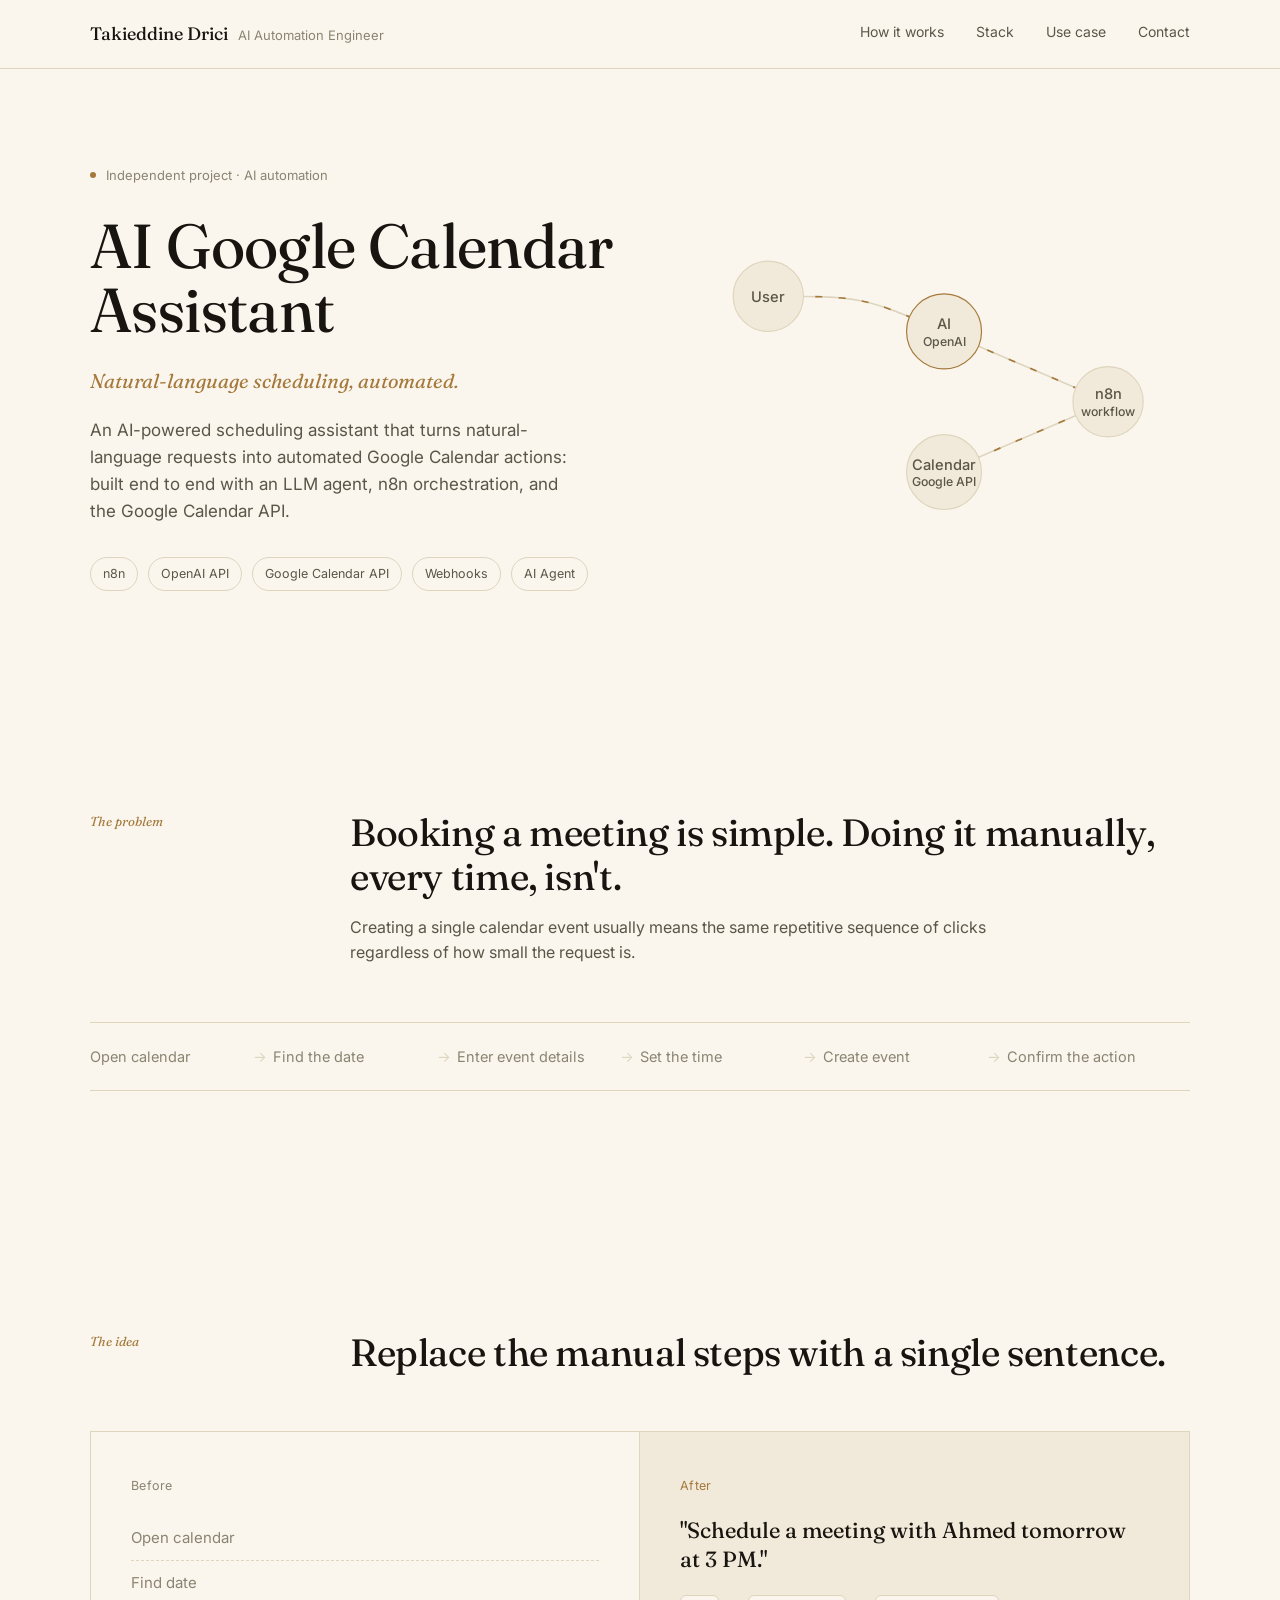
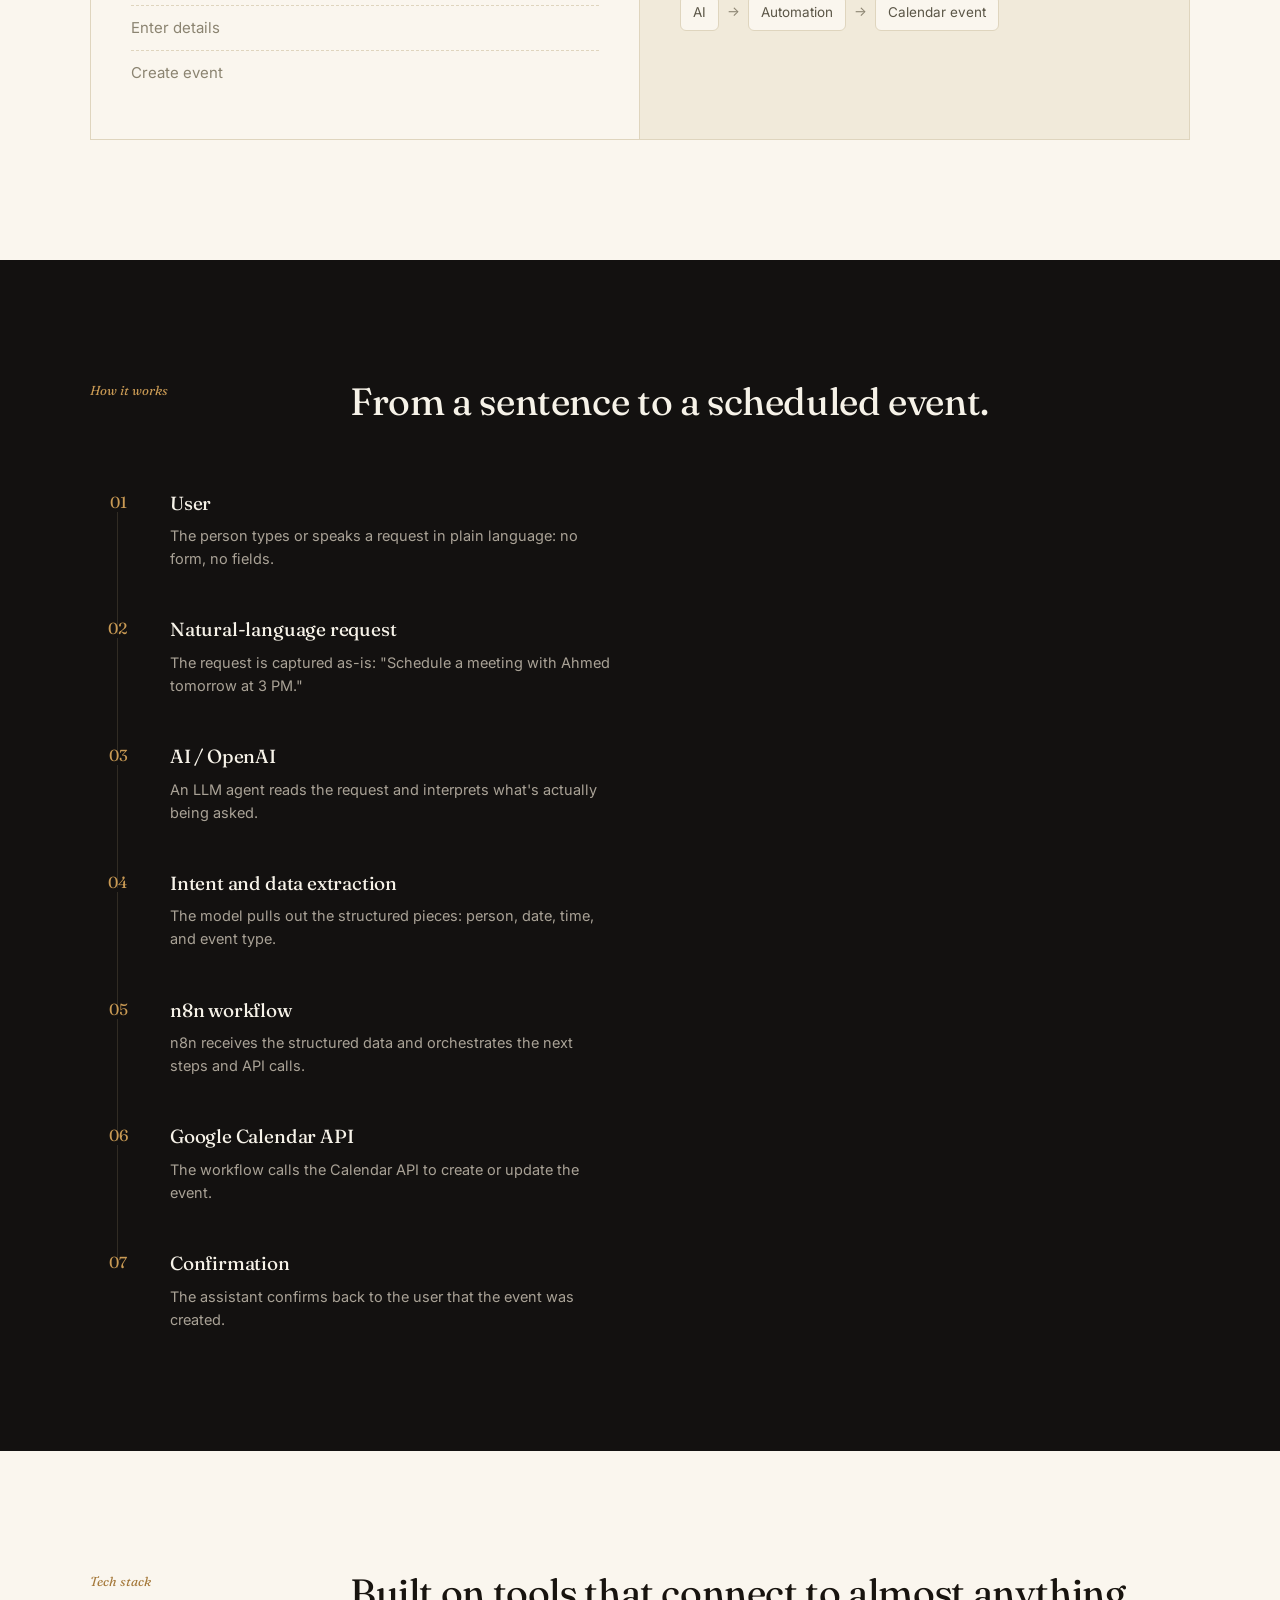
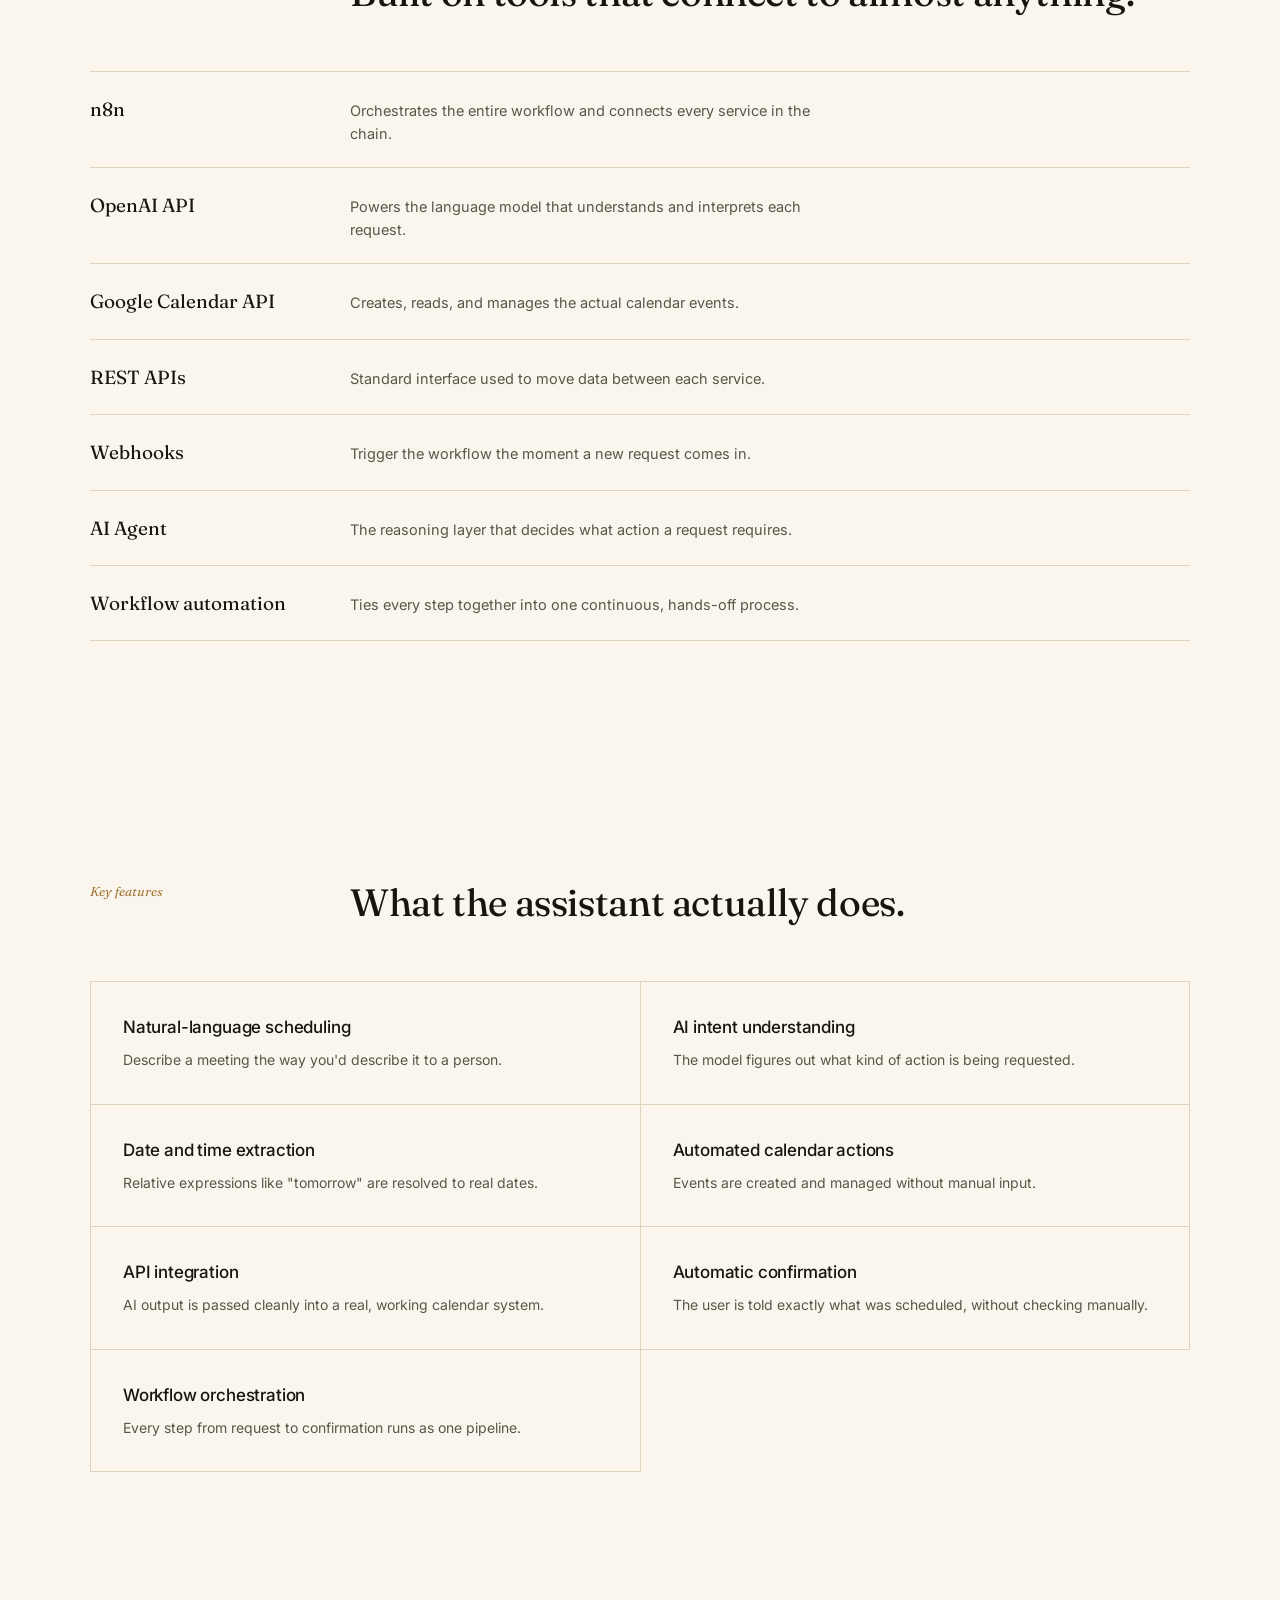
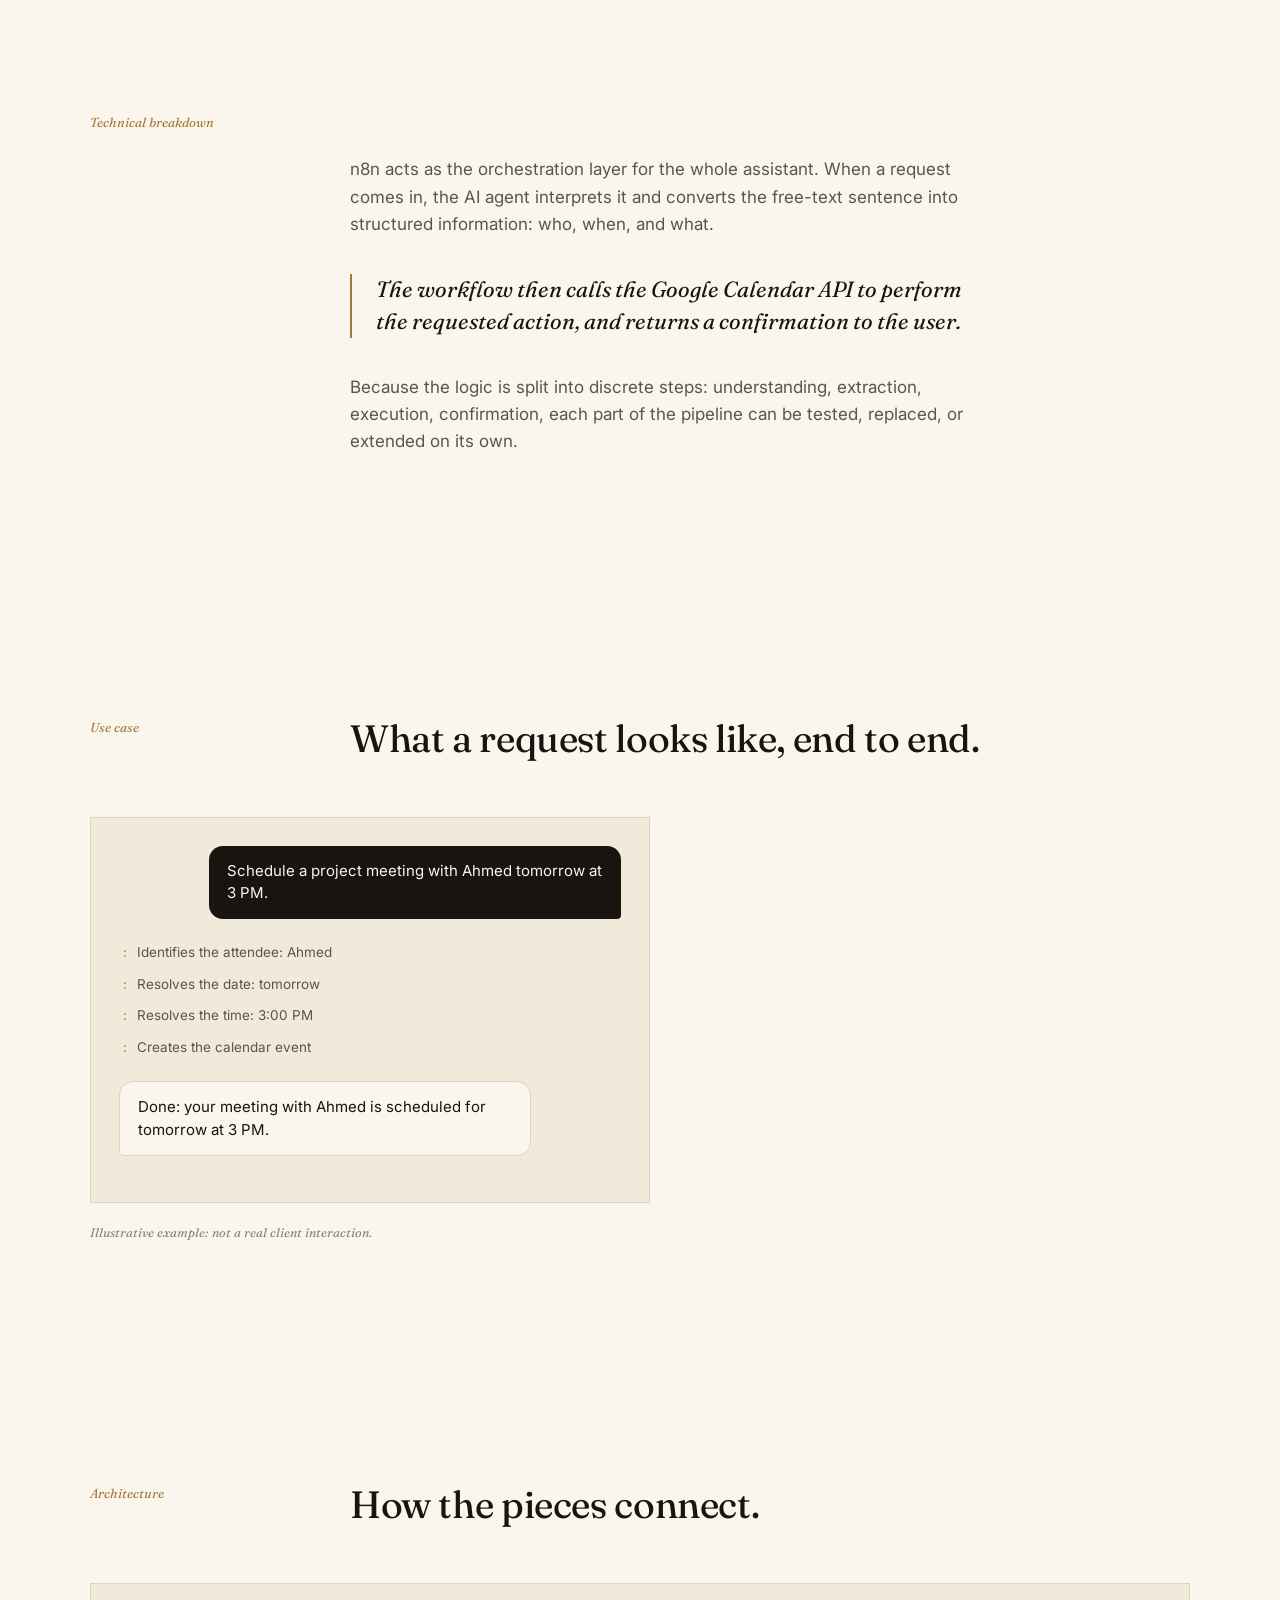
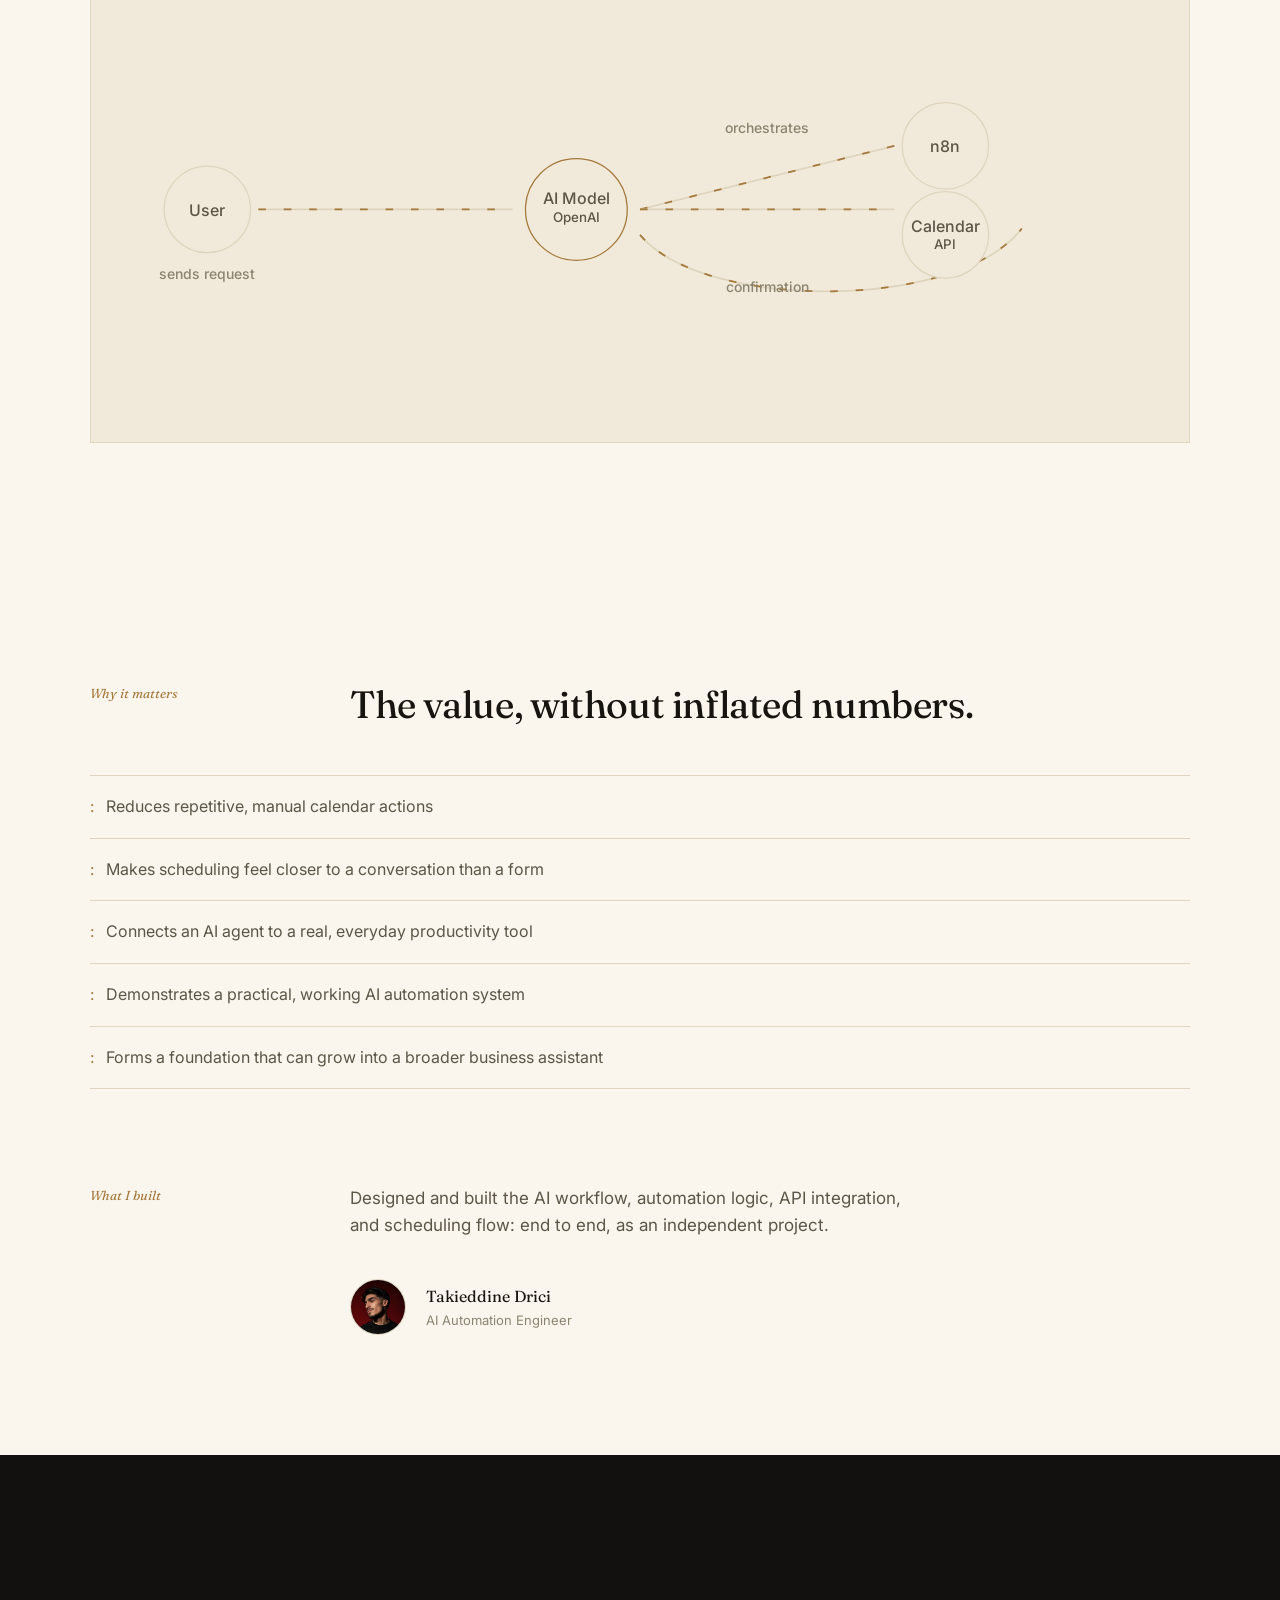
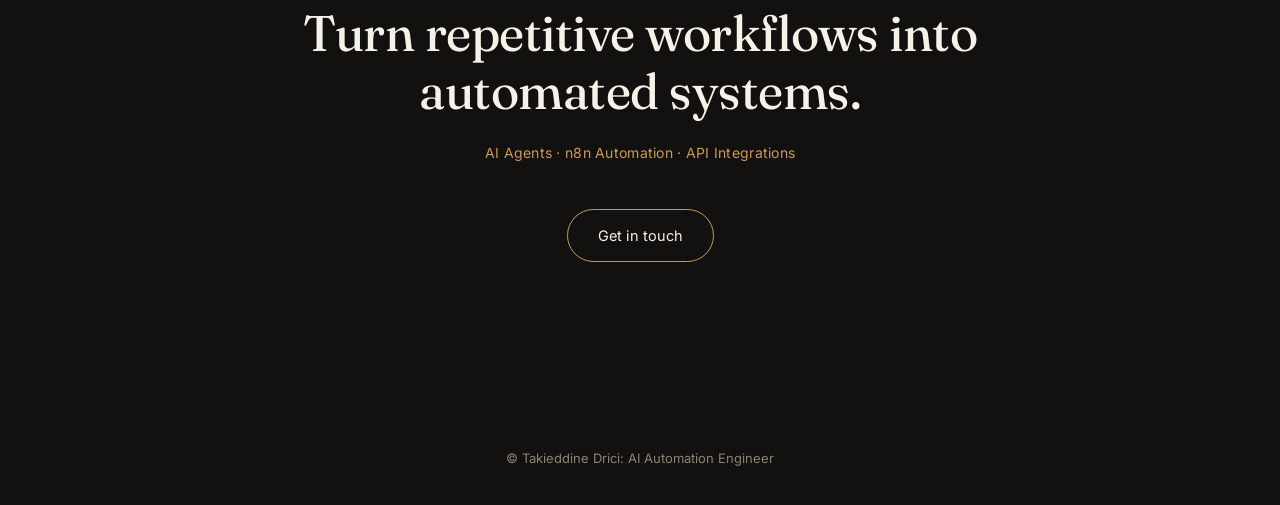
==== commit 848d1cae: "Add files via upload" ====
--- a/index.html
+++ b/index.html
@@ -132,7 +132,7 @@
         <div class="step-line"></div>
         <div class="step-body">
           <h3>User</h3>
-          <p>The person types or speaks a request in plain language no form, no fields.</p>
+          <p>The person types or speaks a request in plain language: no form, no fields.</p>
         </div>
       </div>
       <div class="step-row">
@@ -248,10 +248,10 @@
     <div class="chat-mock">
       <div class="bubble user">Schedule a project meeting with Ahmed tomorrow at 3 PM.</div>
       <ul class="recognize-list">
-        Identifies the attendee: Ahmed</li>
-        Resolves the date: tomorrow</li>
-        Resolves the time: 3:00 PM</li>
-        Creates the calendar event</li>
+        <li>Identifies the attendee: Ahmed</li>
+        <li>Resolves the date: tomorrow</li>
+        <li>Resolves the time: 3:00 PM</li>
+        <li>Creates the calendar event</li>
       </ul>
       <div class="bubble system">Done: your meeting with Ahmed is scheduled for tomorrow at 3 PM.</div>
     </div>
@@ -307,11 +307,11 @@
       <div><h2>The value, without inflated numbers.</h2></div>
     </div>
     <ul class="value-list">
-      Reduces repetitive, manual calendar actions</li>
-      Makes scheduling feel closer to a conversation than a form</li>
-      Connects an AI agent to a real, everyday productivity tool</li>
-      Demonstrates a practical, working AI automation system</li>
-      Forms a foundation that can grow into a broader business assistant</li>
+      <li>Reduces repetitive, manual calendar actions</li>
+      <li>Makes scheduling feel closer to a conversation than a form</li>
+      <li>Connects an AI agent to a real, everyday productivity tool</li>
+      <li>Demonstrates a practical, working AI automation system</li>
+      <li>Forms a foundation that can grow into a broader business assistant</li>
     </ul>
 
     <div class="section-head" style="margin-top:96px;">
@@ -343,4 +343,4 @@
 
 <script src="main.js"></script>
 </body>
-</html>
+</html>
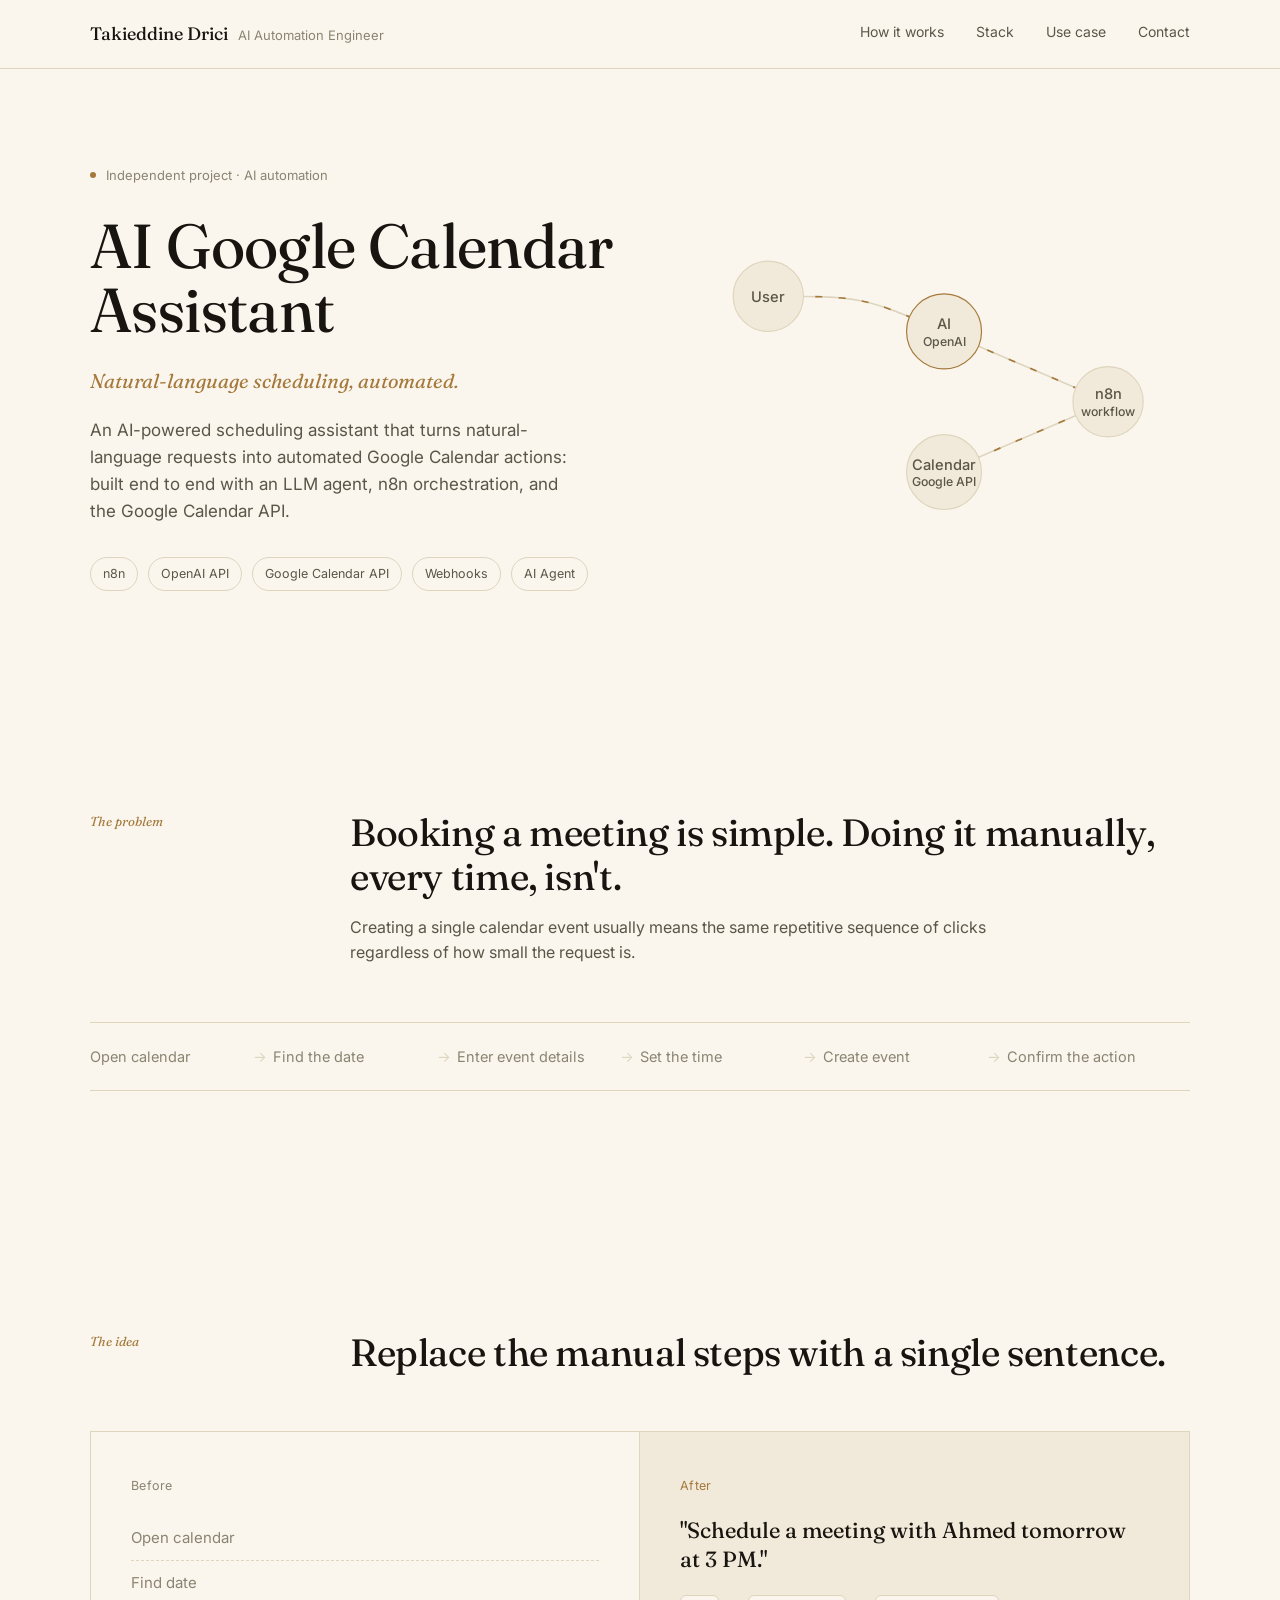
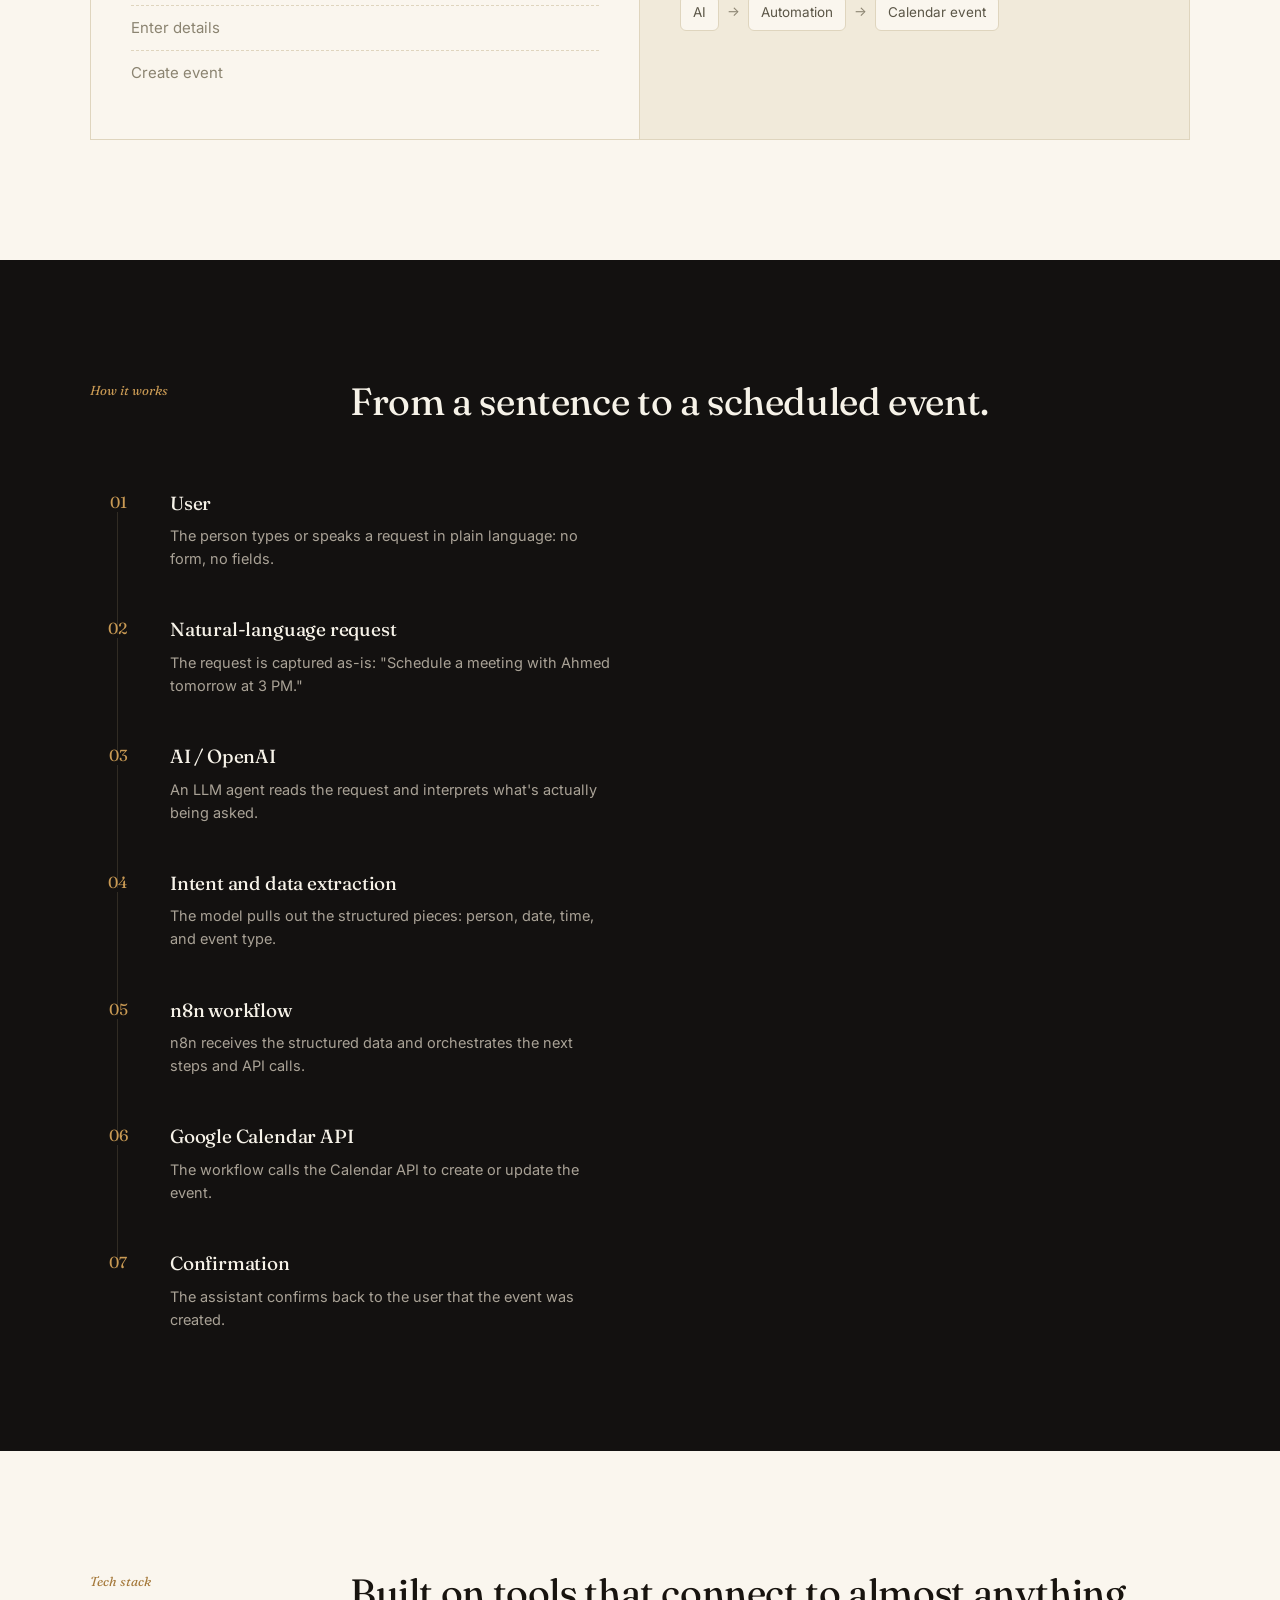
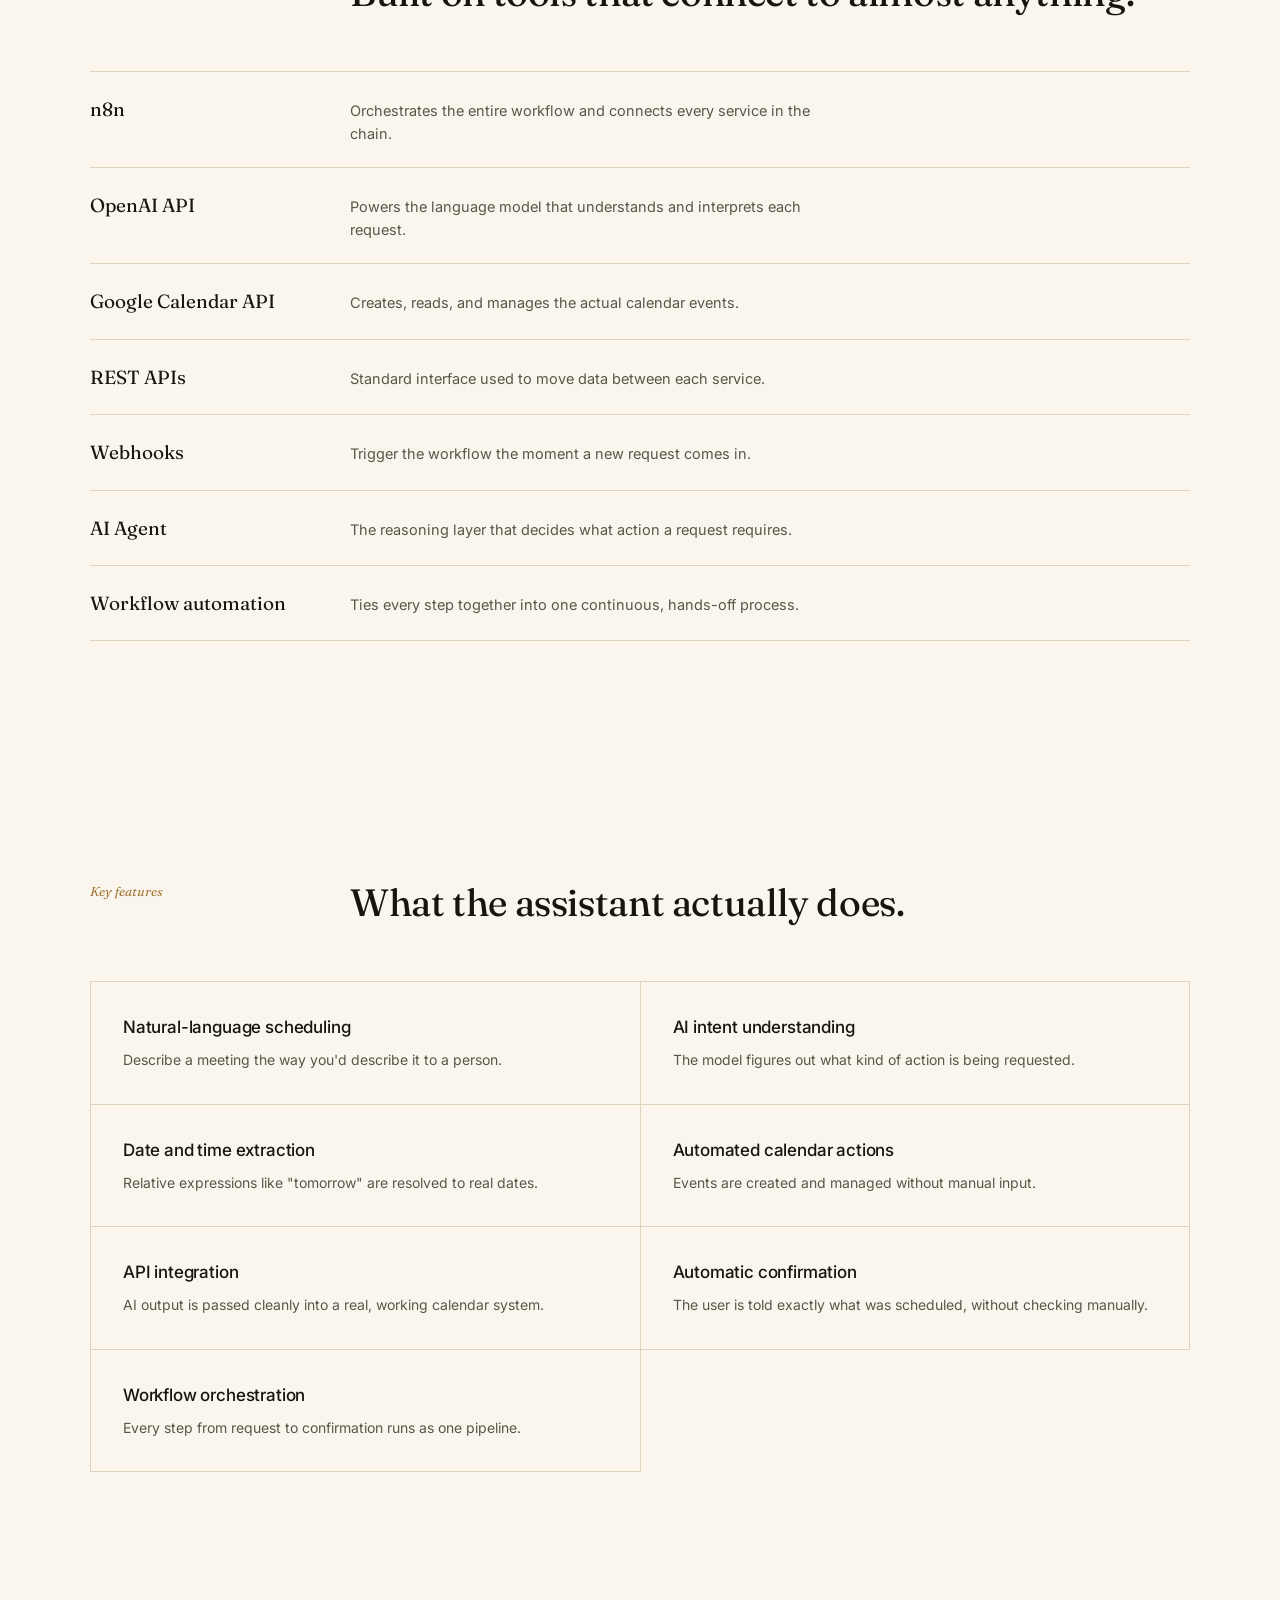
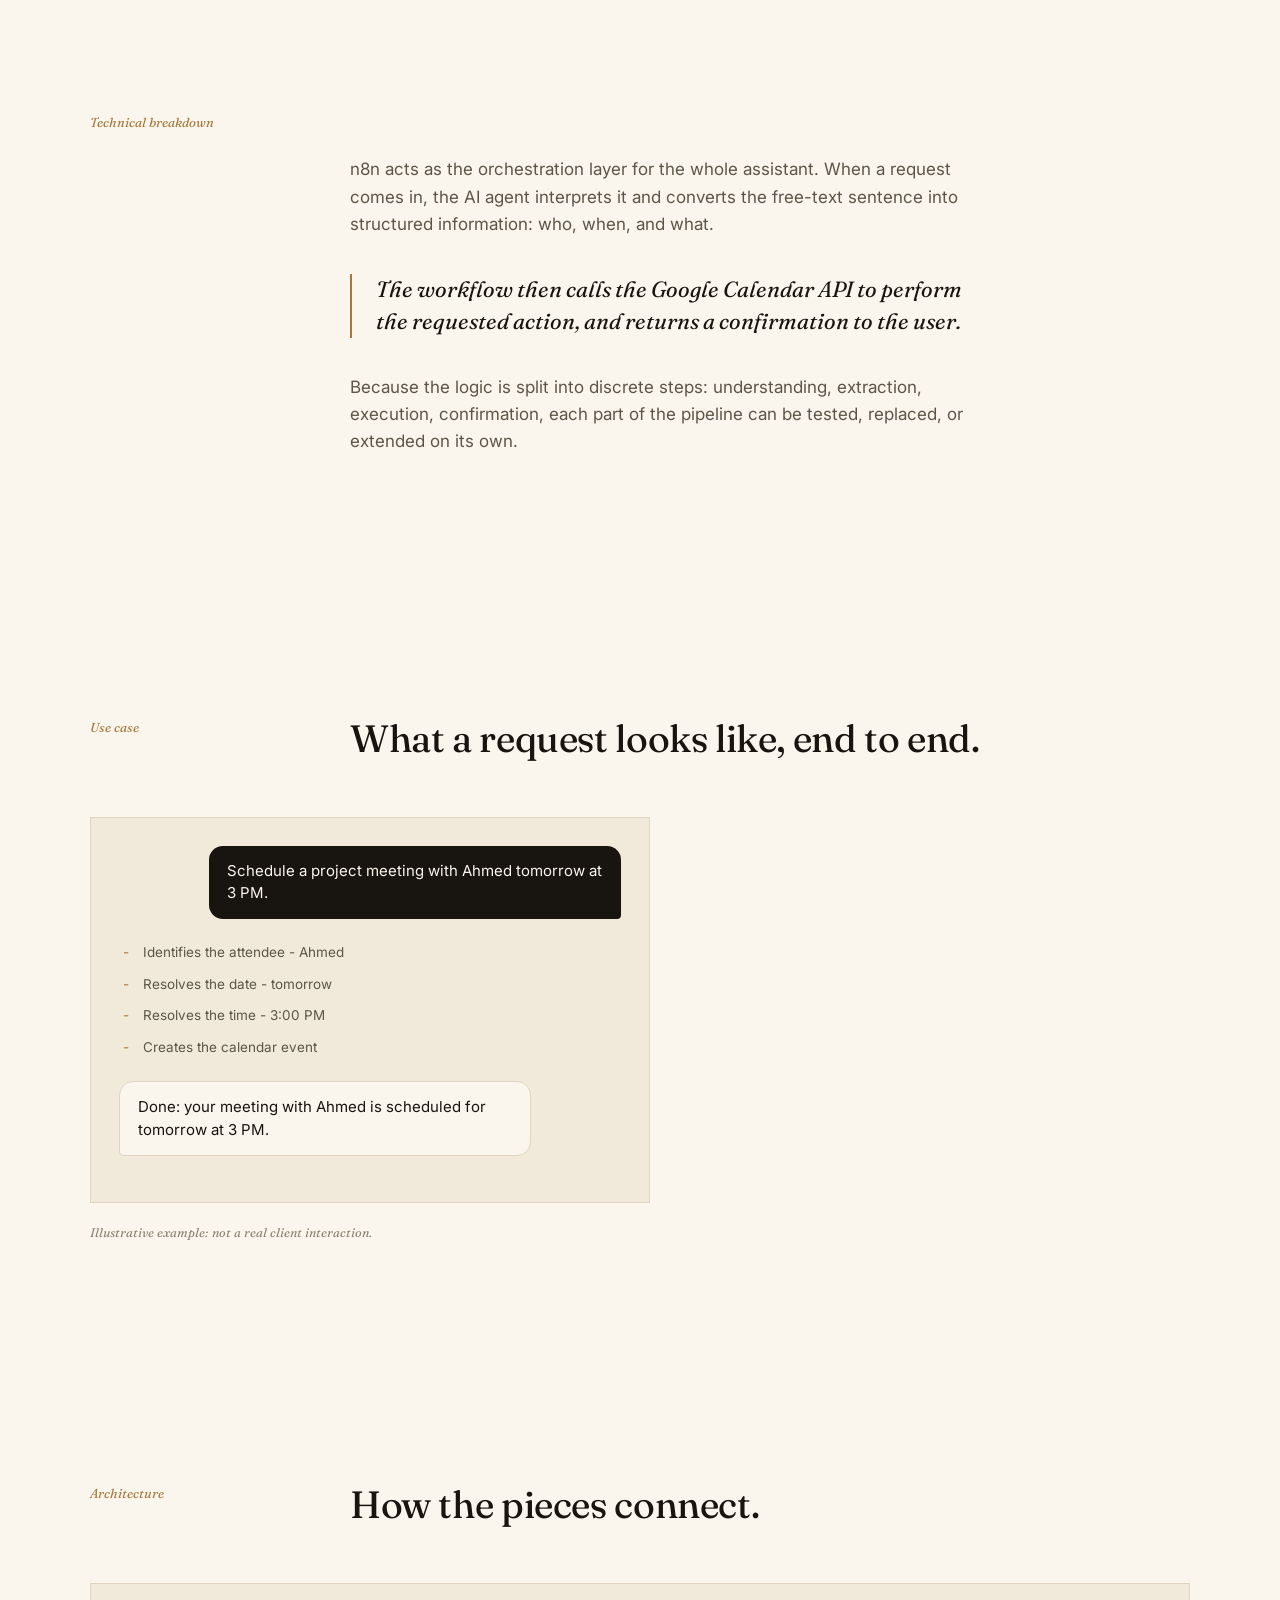
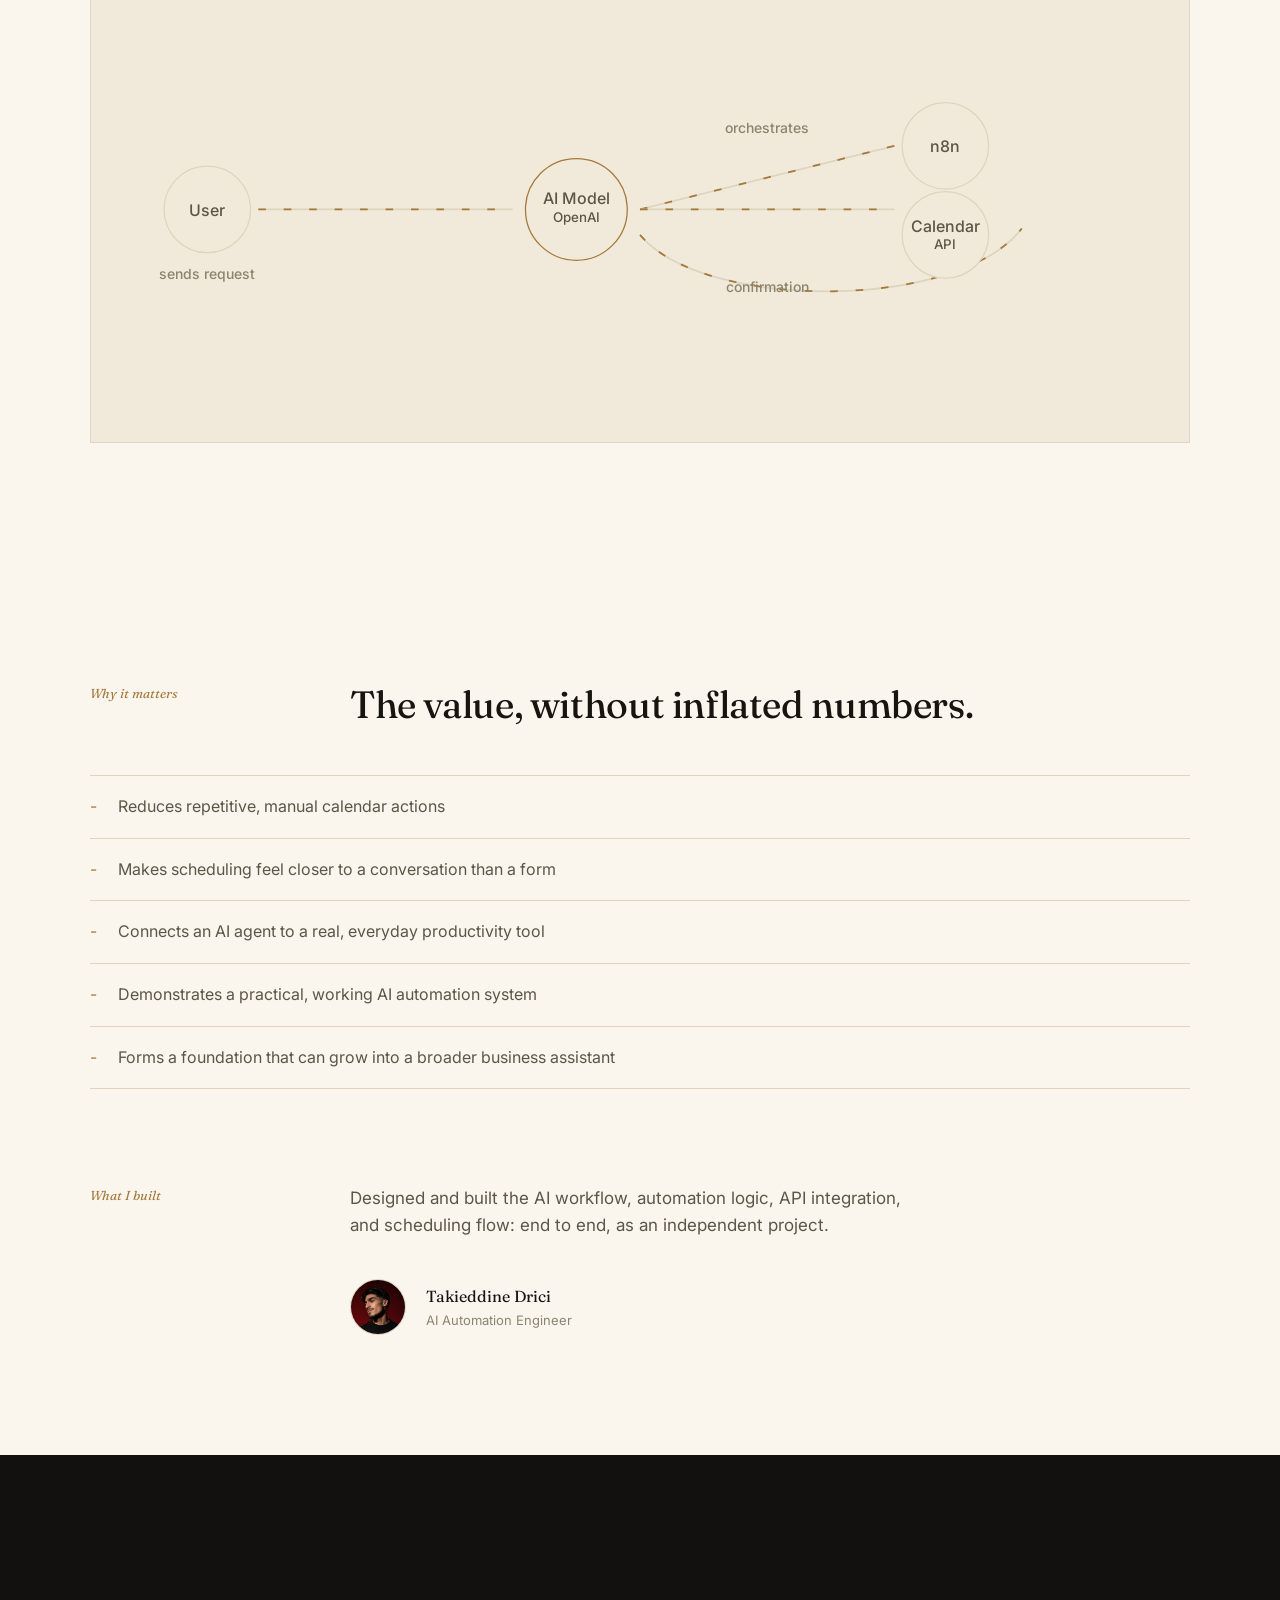
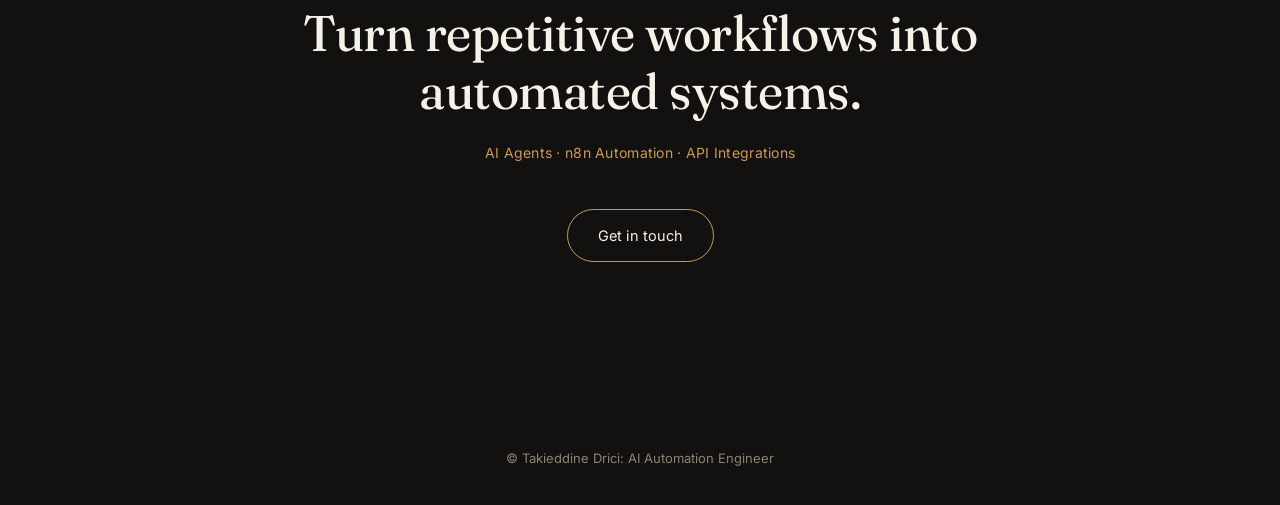
==== commit f19a584c: "Add files via upload" ====
--- a/index.html
+++ b/index.html
@@ -248,9 +248,9 @@
     <div class="chat-mock">
       <div class="bubble user">Schedule a project meeting with Ahmed tomorrow at 3 PM.</div>
       <ul class="recognize-list">
-        <li>Identifies the attendee: Ahmed</li>
-        <li>Resolves the date: tomorrow</li>
-        <li>Resolves the time: 3:00 PM</li>
+        <li>Identifies the attendee - Ahmed</li>
+        <li>Resolves the date - tomorrow</li>
+        <li>Resolves the time - 3:00 PM</li>
         <li>Creates the calendar event</li>
       </ul>
       <div class="bubble system">Done: your meeting with Ahmed is scheduled for tomorrow at 3 PM.</div>
--- a/style.css
+++ b/style.css
@@ -439,11 +439,11 @@
     color:var(--ink-soft);
   }
   .recognize-list li{
-    padding:5px 0 5px 14px;
+    padding:5px 0 5px 20px;
     position:relative;
   }
   .recognize-list li::before{
-    content:':';
+    content:'-';
     position:absolute;
     left:0;
     color:var(--gold);
@@ -474,14 +474,14 @@
   }
   .value-list li{
     display:grid;
-    grid-template-columns:16px 1fr;
+    grid-template-columns:28px 1fr;
     padding:18px 0;
     border-bottom:1px solid var(--line);
     font-size:16px;
     color:var(--ink-soft);
   }
   .value-list li::before{
-    content:':';
+    content:'-';
     color:var(--gold);
   }
   .value-list li:first-child{border-top:1px solid var(--line);}
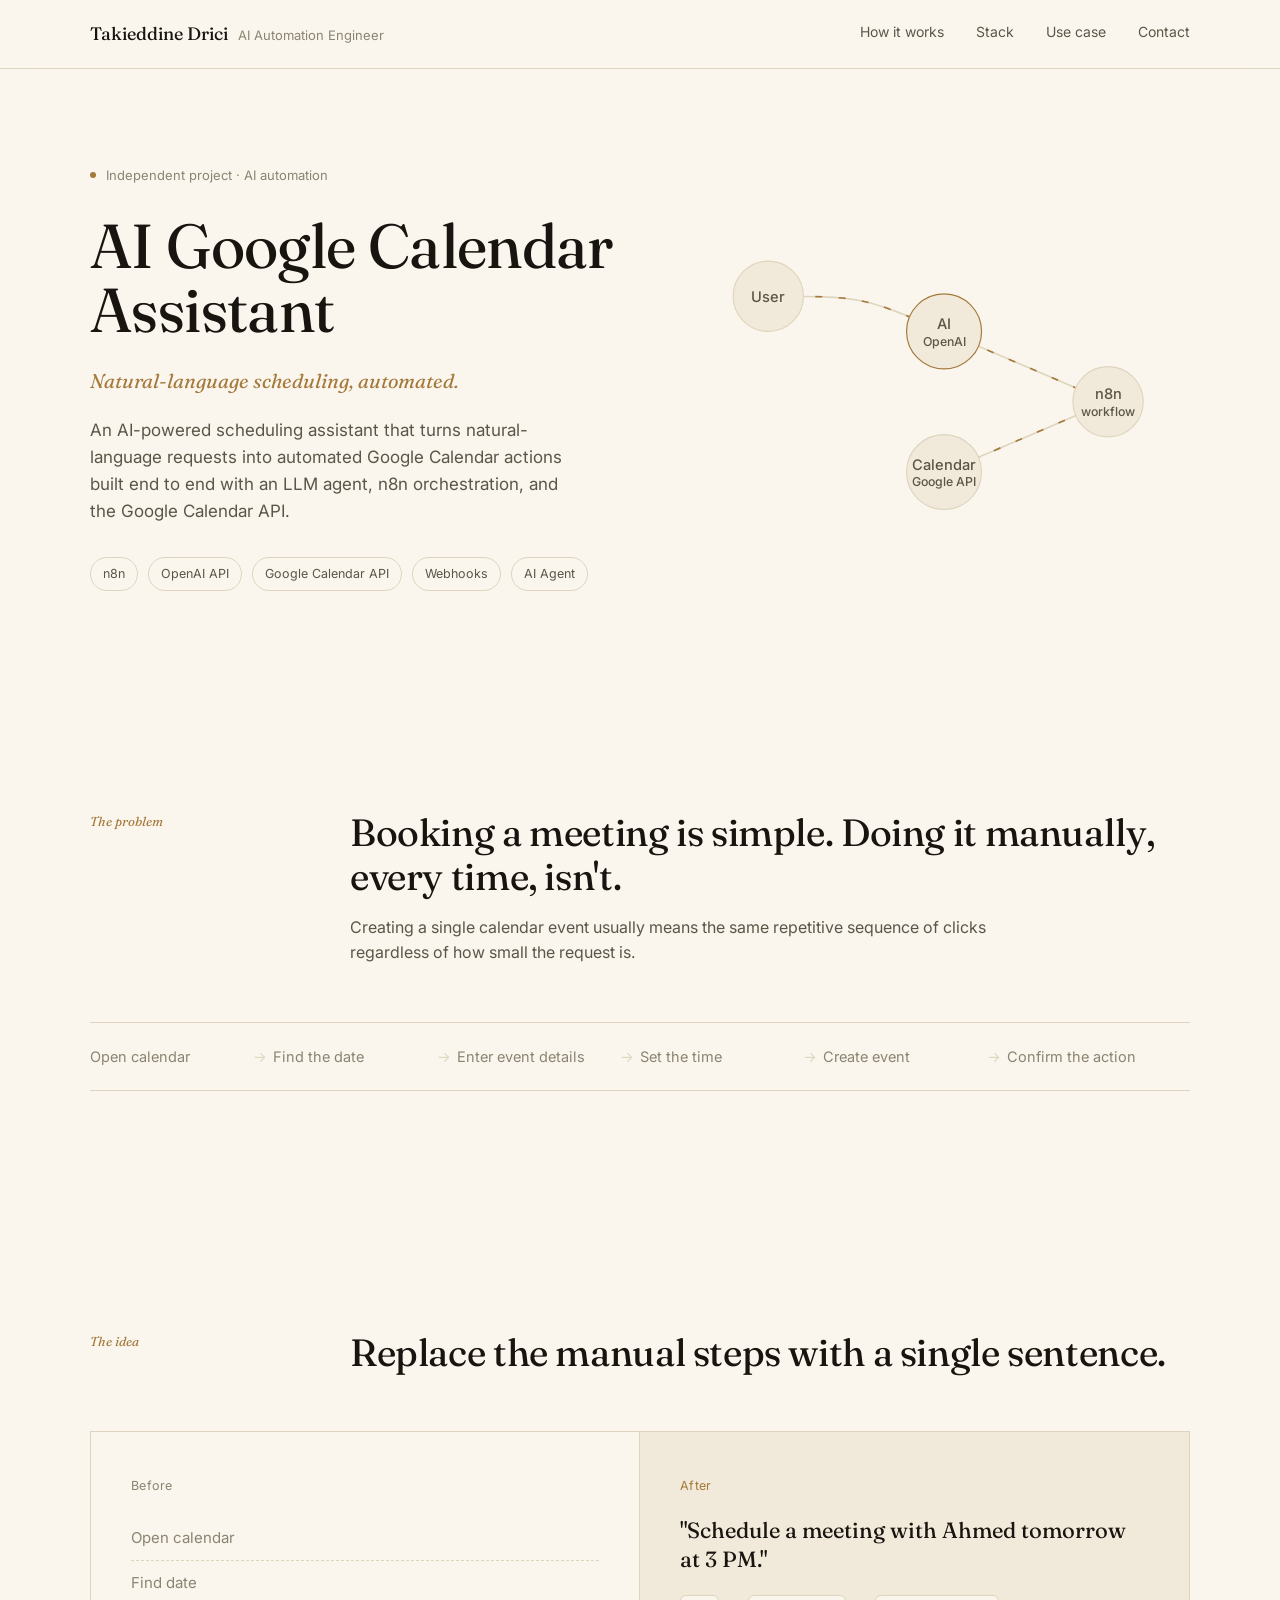
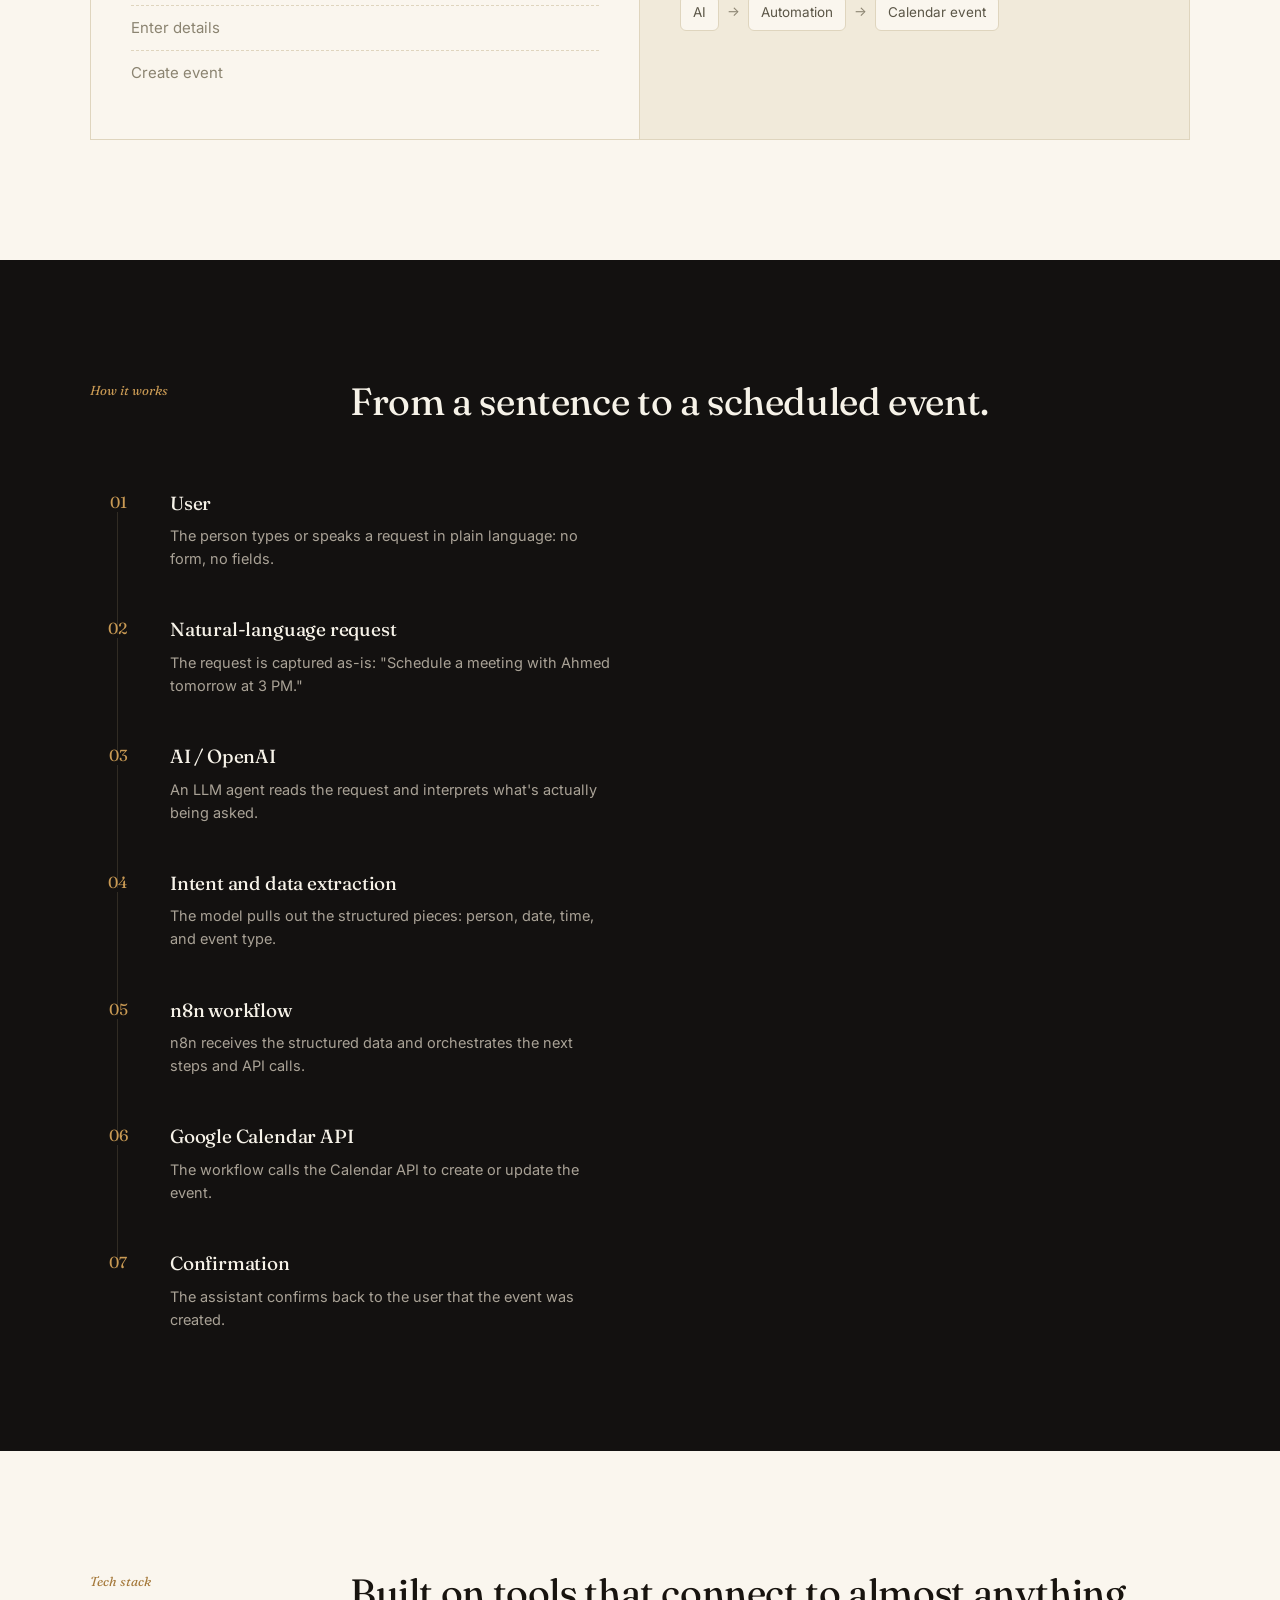
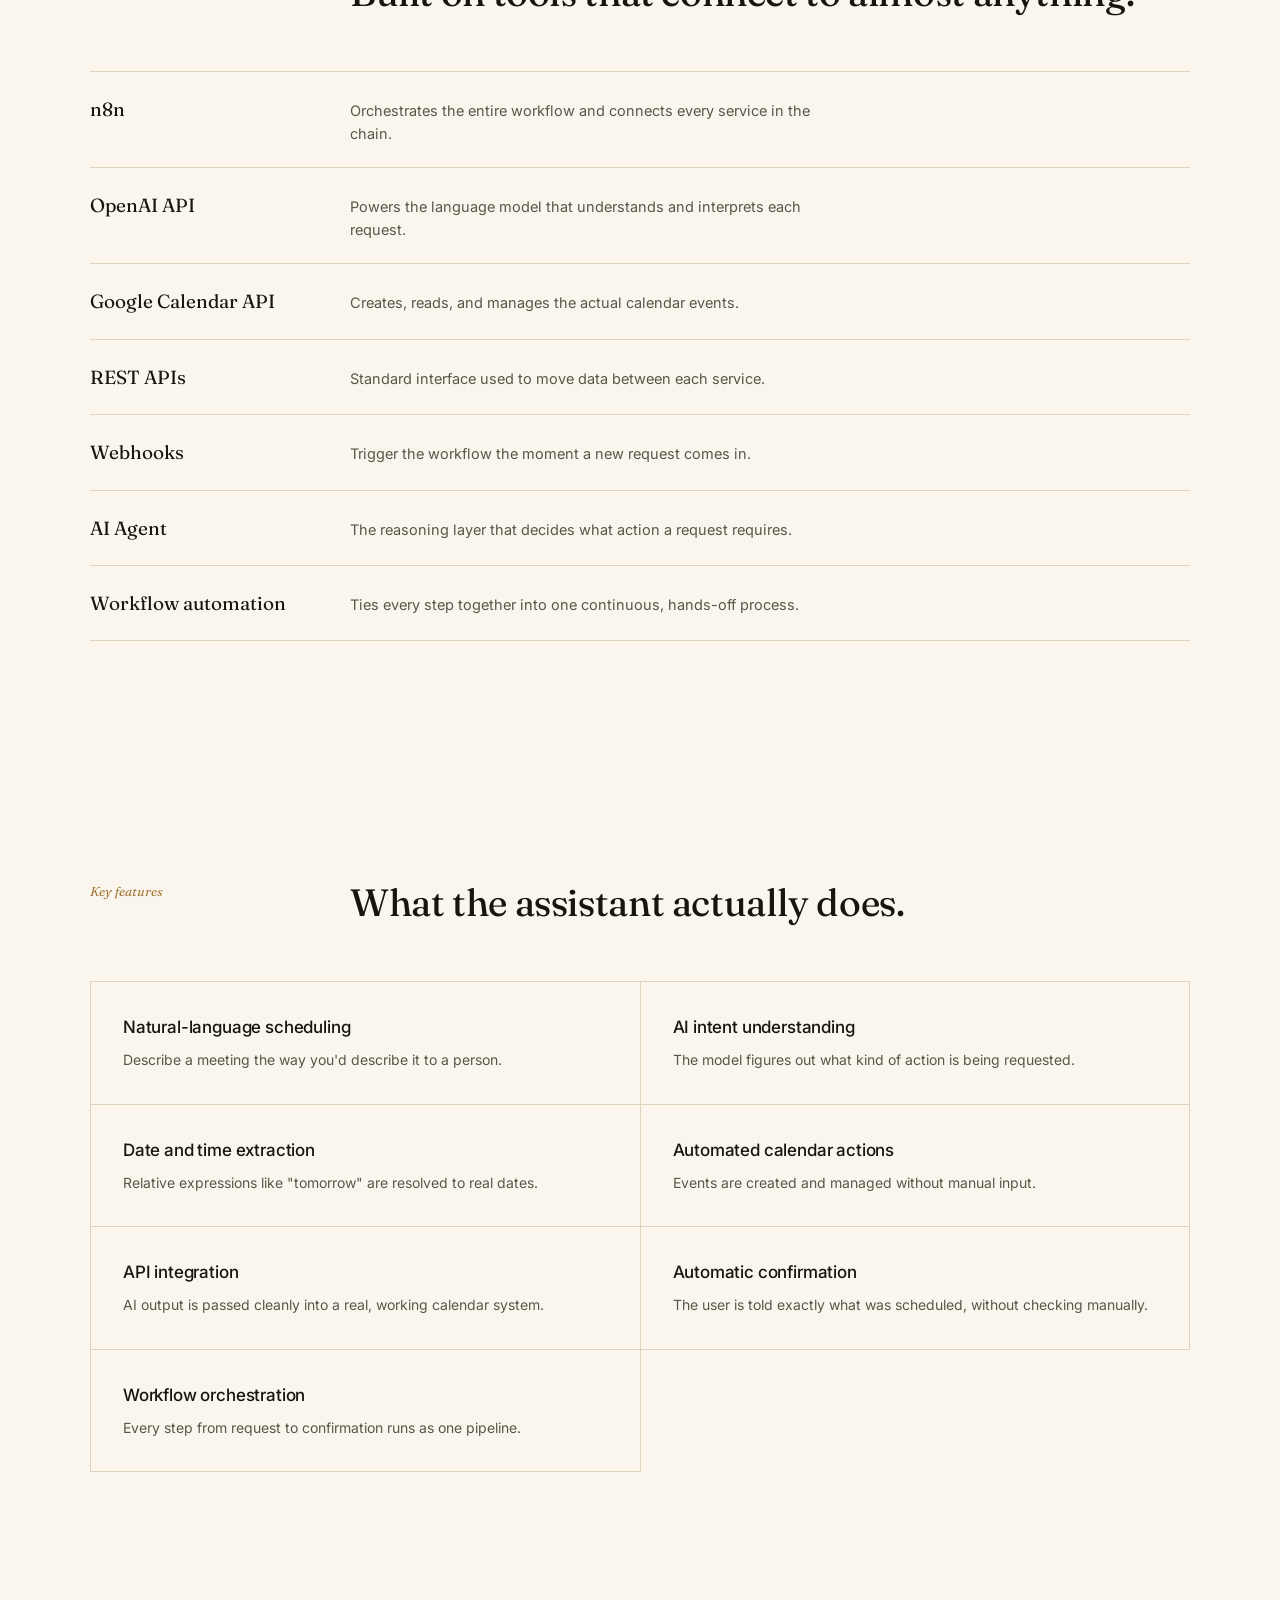
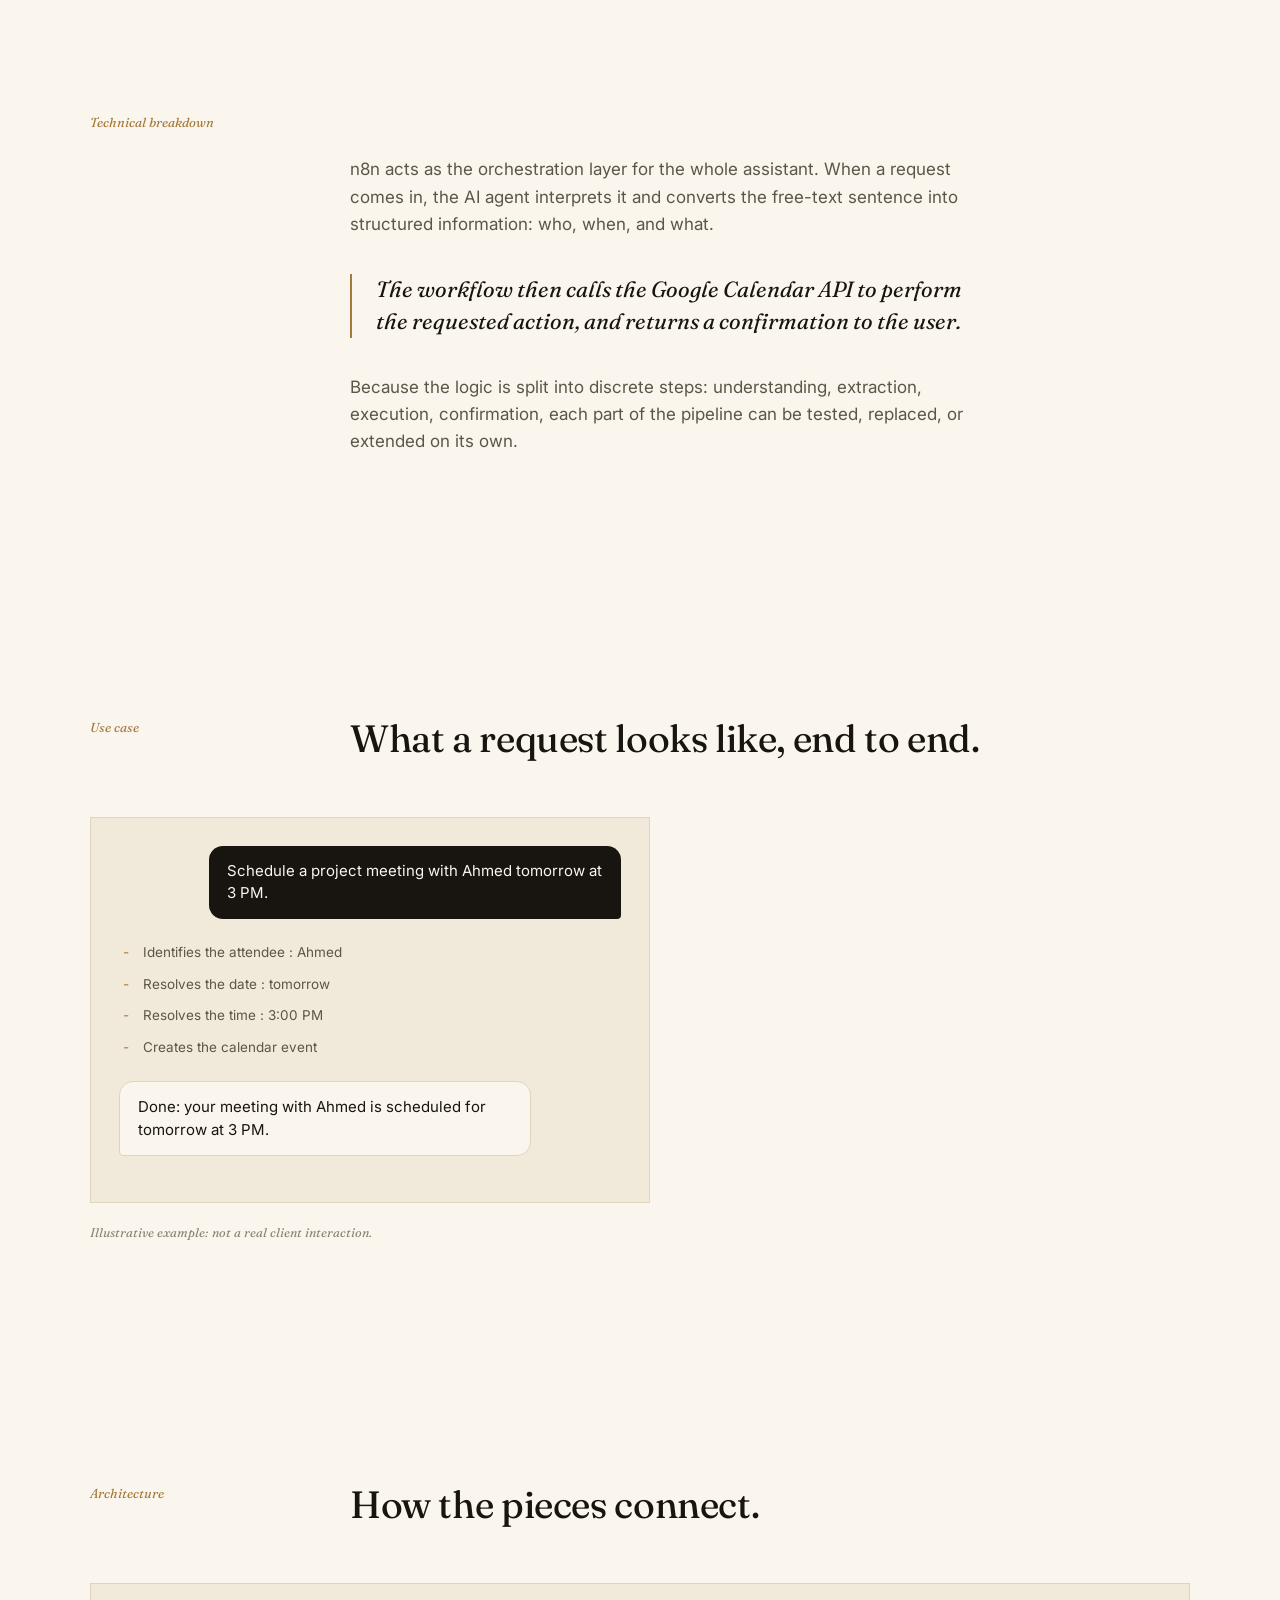
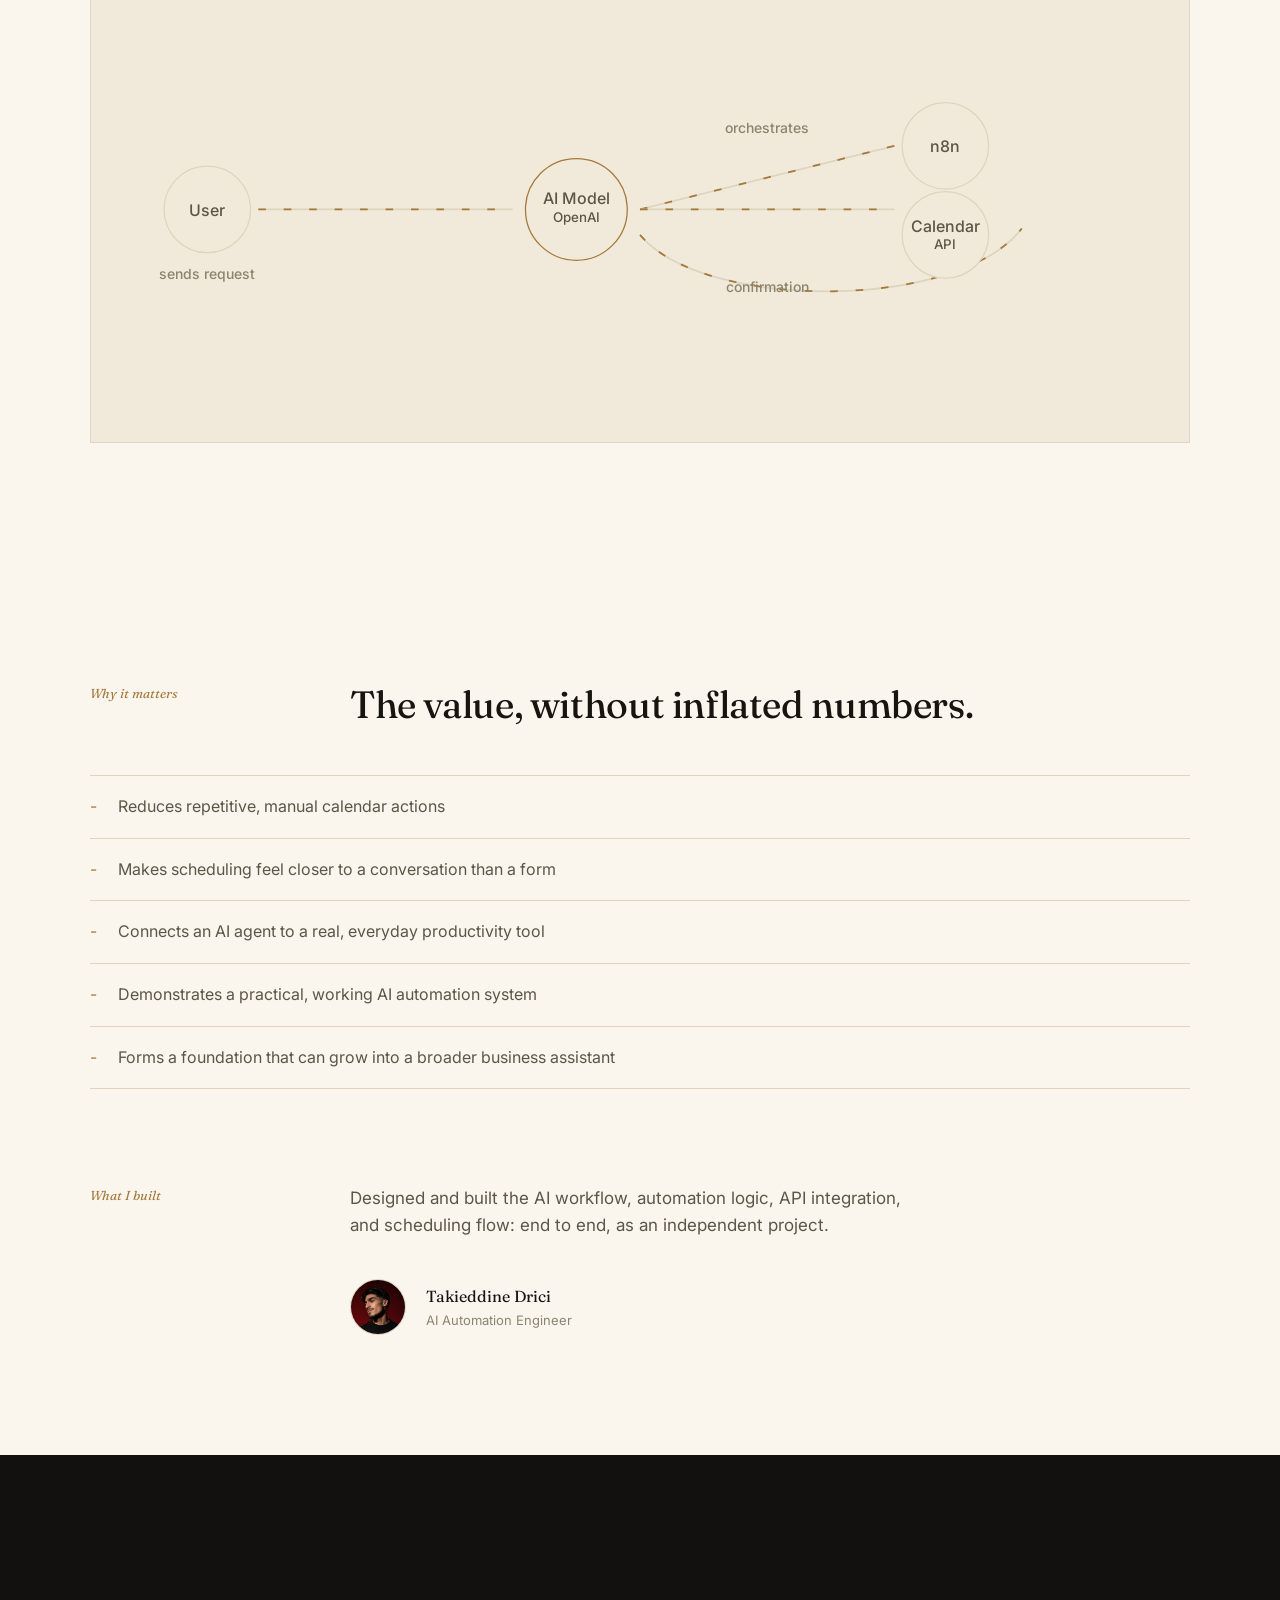
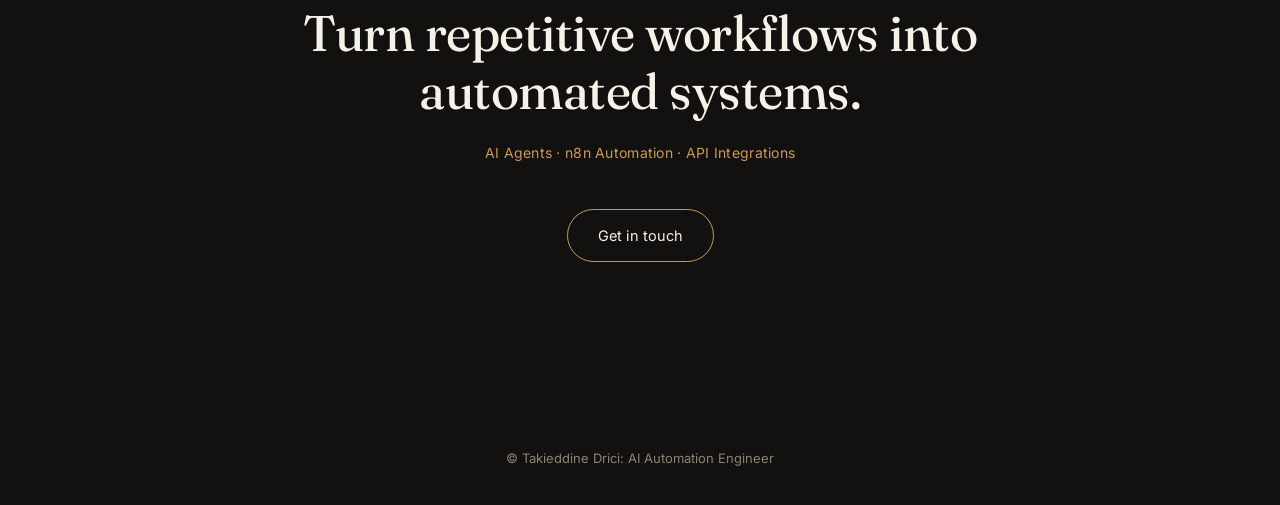
==== commit c58d08d0: "Refine description and list item formatting Removed unnecessary colon in description and changed lis" ====
--- a/index.html
+++ b/index.html
@@ -31,7 +31,7 @@
       <div class="eyebrow-line"><span class="dot"></span>Independent project · AI automation</div>
       <h1>AI Google Calendar Assistant</h1>
       <p class="sub">Natural-language scheduling, automated.</p>
-      <p class="desc">An AI-powered scheduling assistant that turns natural-language requests into automated Google Calendar actions: built end to end with an LLM agent, n8n orchestration, and the Google Calendar API.</p>
+      <p class="desc">An AI-powered scheduling assistant that turns natural-language requests into automated Google Calendar actions built end to end with an LLM agent, n8n orchestration, and the Google Calendar API.</p>
       <div class="hero-tags">
         <span>n8n</span><span>OpenAI API</span><span>Google Calendar API</span><span>Webhooks</span><span>AI Agent</span>
       </div>
@@ -248,9 +248,9 @@
     <div class="chat-mock">
       <div class="bubble user">Schedule a project meeting with Ahmed tomorrow at 3 PM.</div>
       <ul class="recognize-list">
-        <li>Identifies the attendee - Ahmed</li>
-        <li>Resolves the date - tomorrow</li>
-        <li>Resolves the time - 3:00 PM</li>
+        <li>Identifies the attendee : Ahmed</li>
+        <li>Resolves the date : tomorrow</li>
+        <li>Resolves the time : 3:00 PM</li>
         <li>Creates the calendar event</li>
       </ul>
       <div class="bubble system">Done: your meeting with Ahmed is scheduled for tomorrow at 3 PM.</div>
@@ -343,4 +343,4 @@
 
 <script src="main.js"></script>
 </body>
-</html>+</html>
